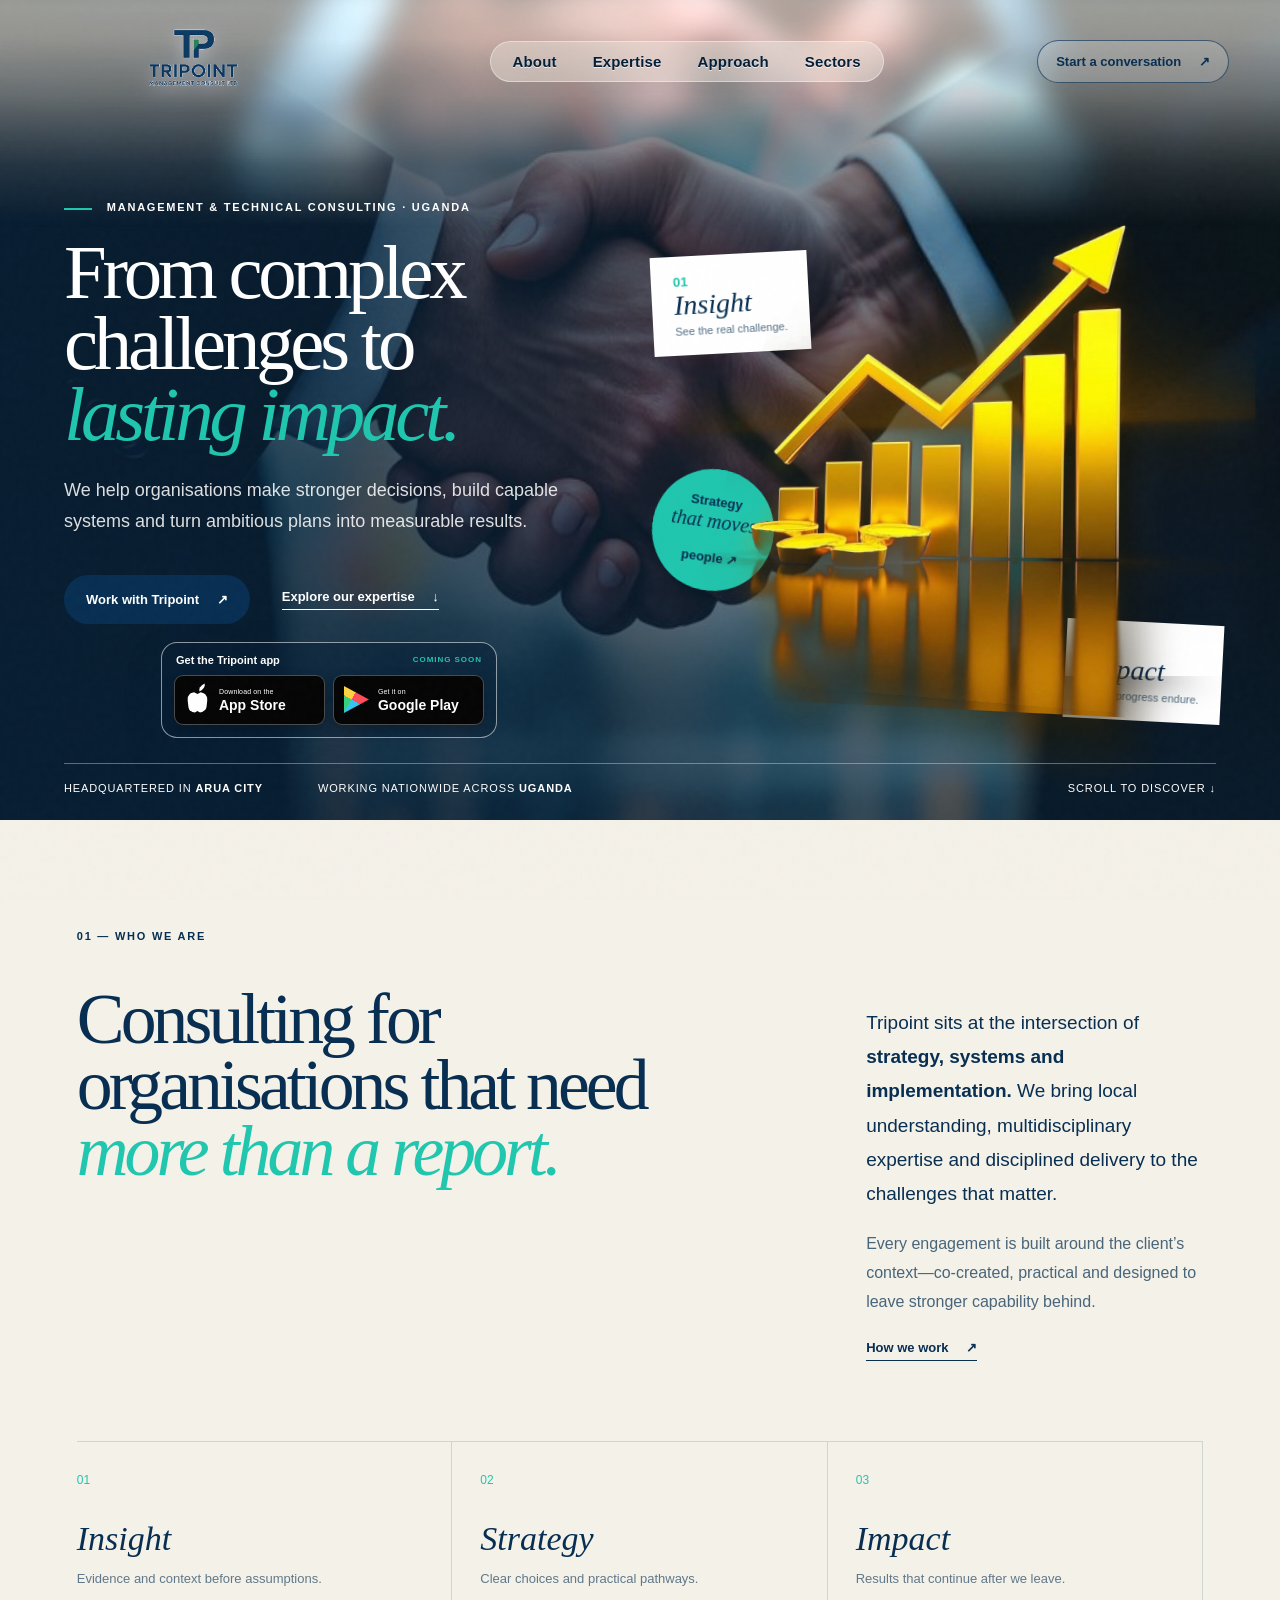
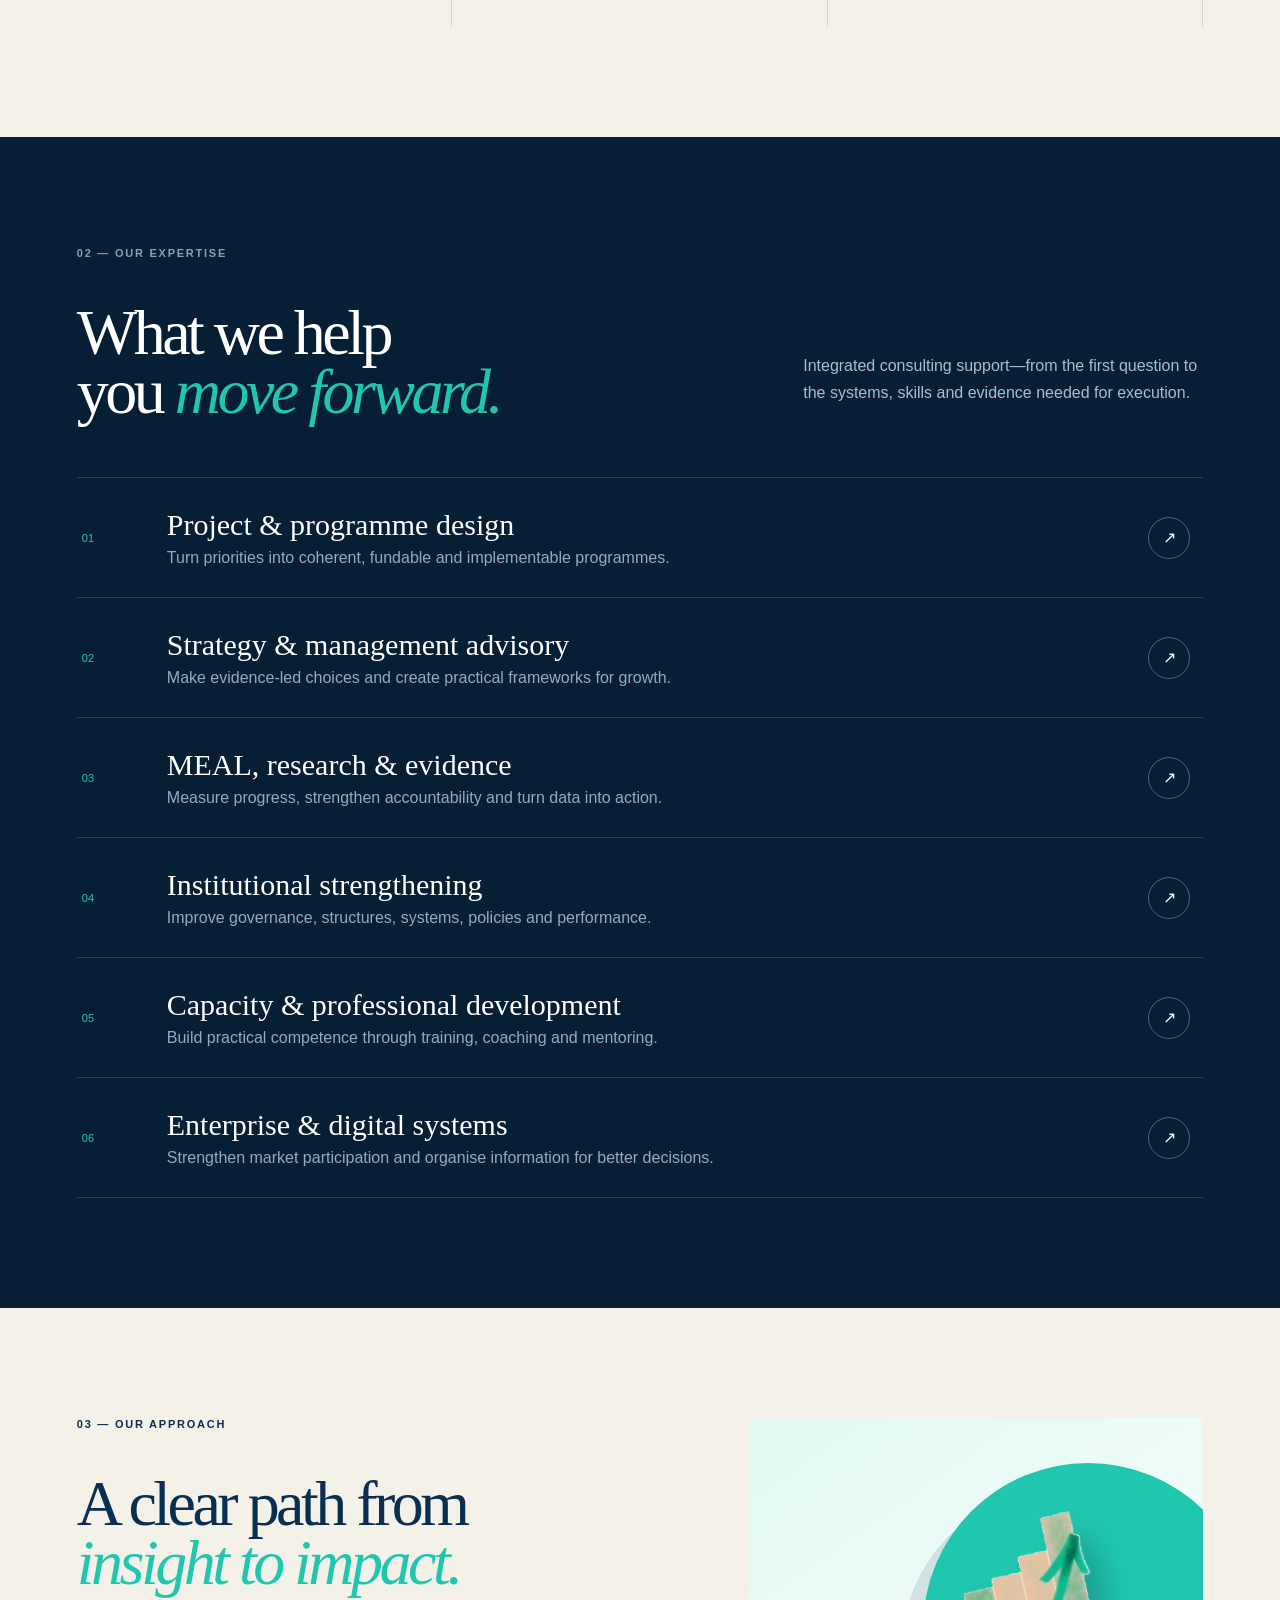
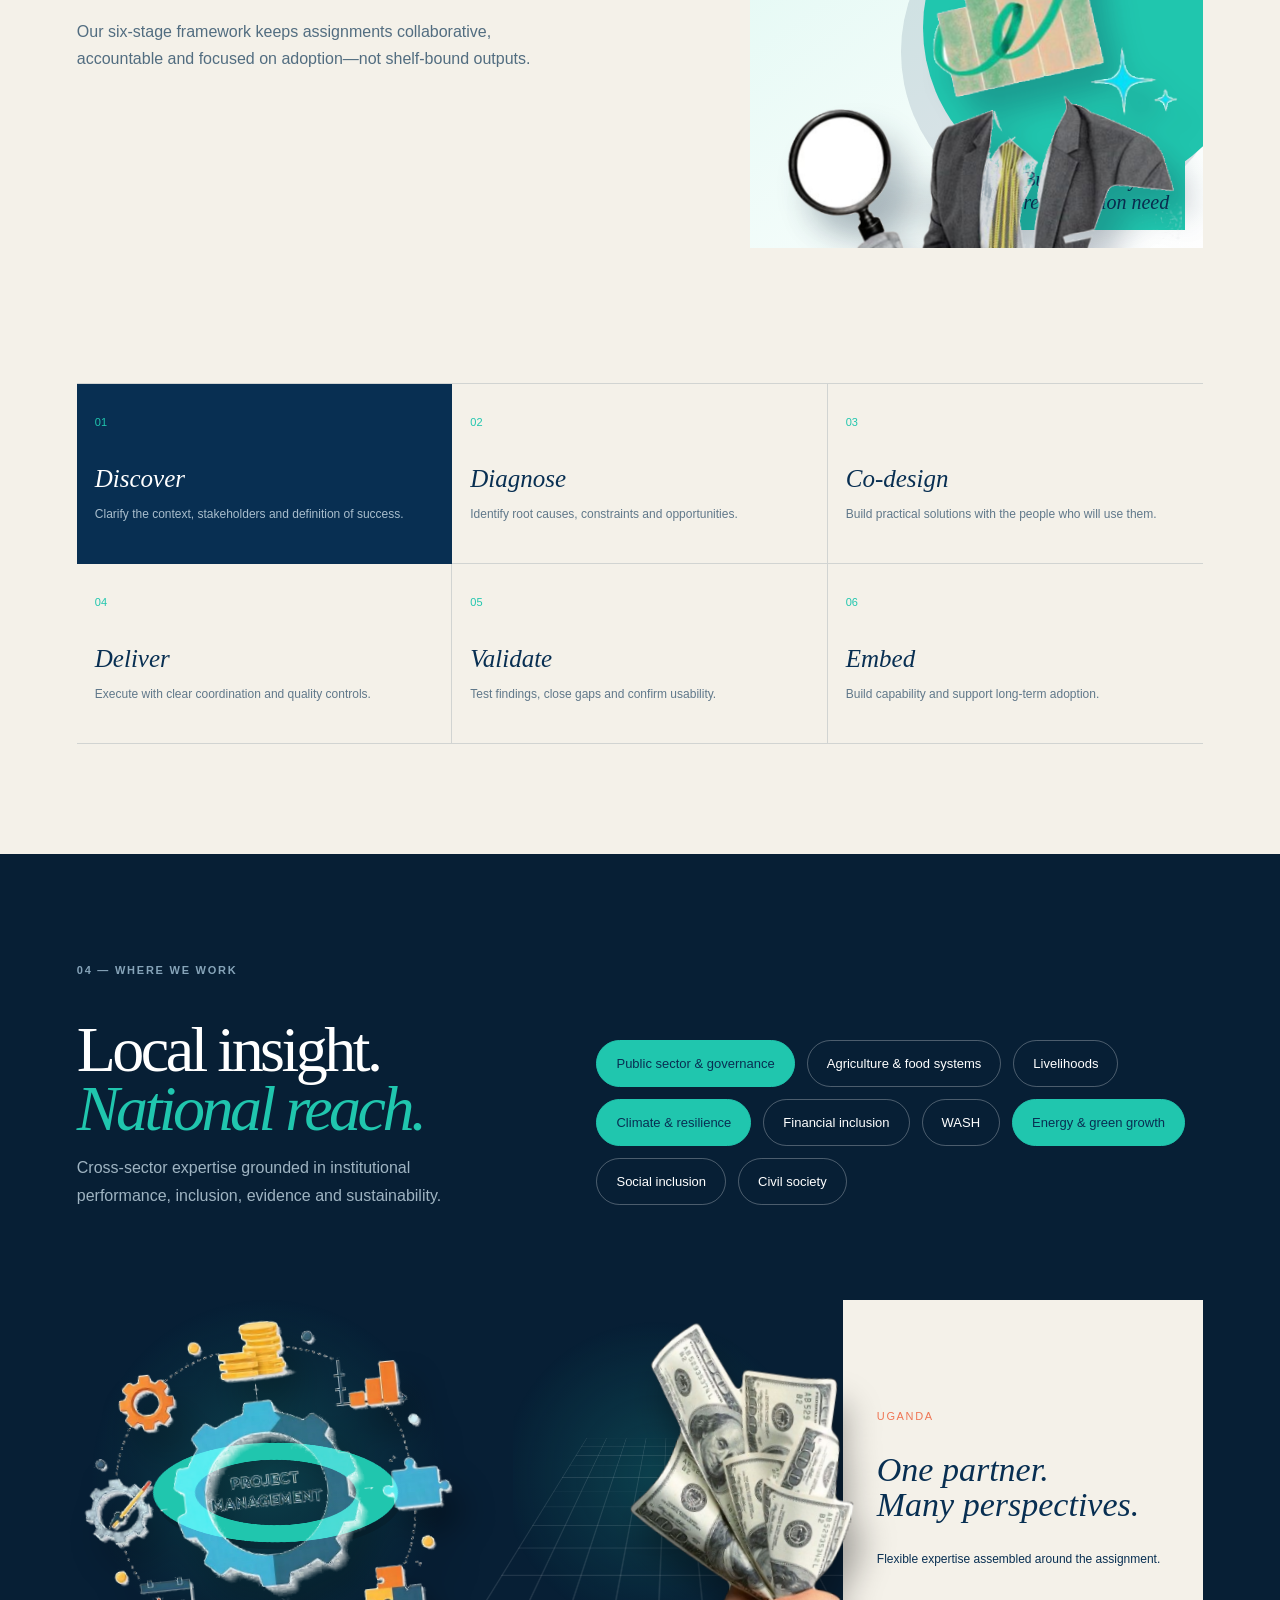
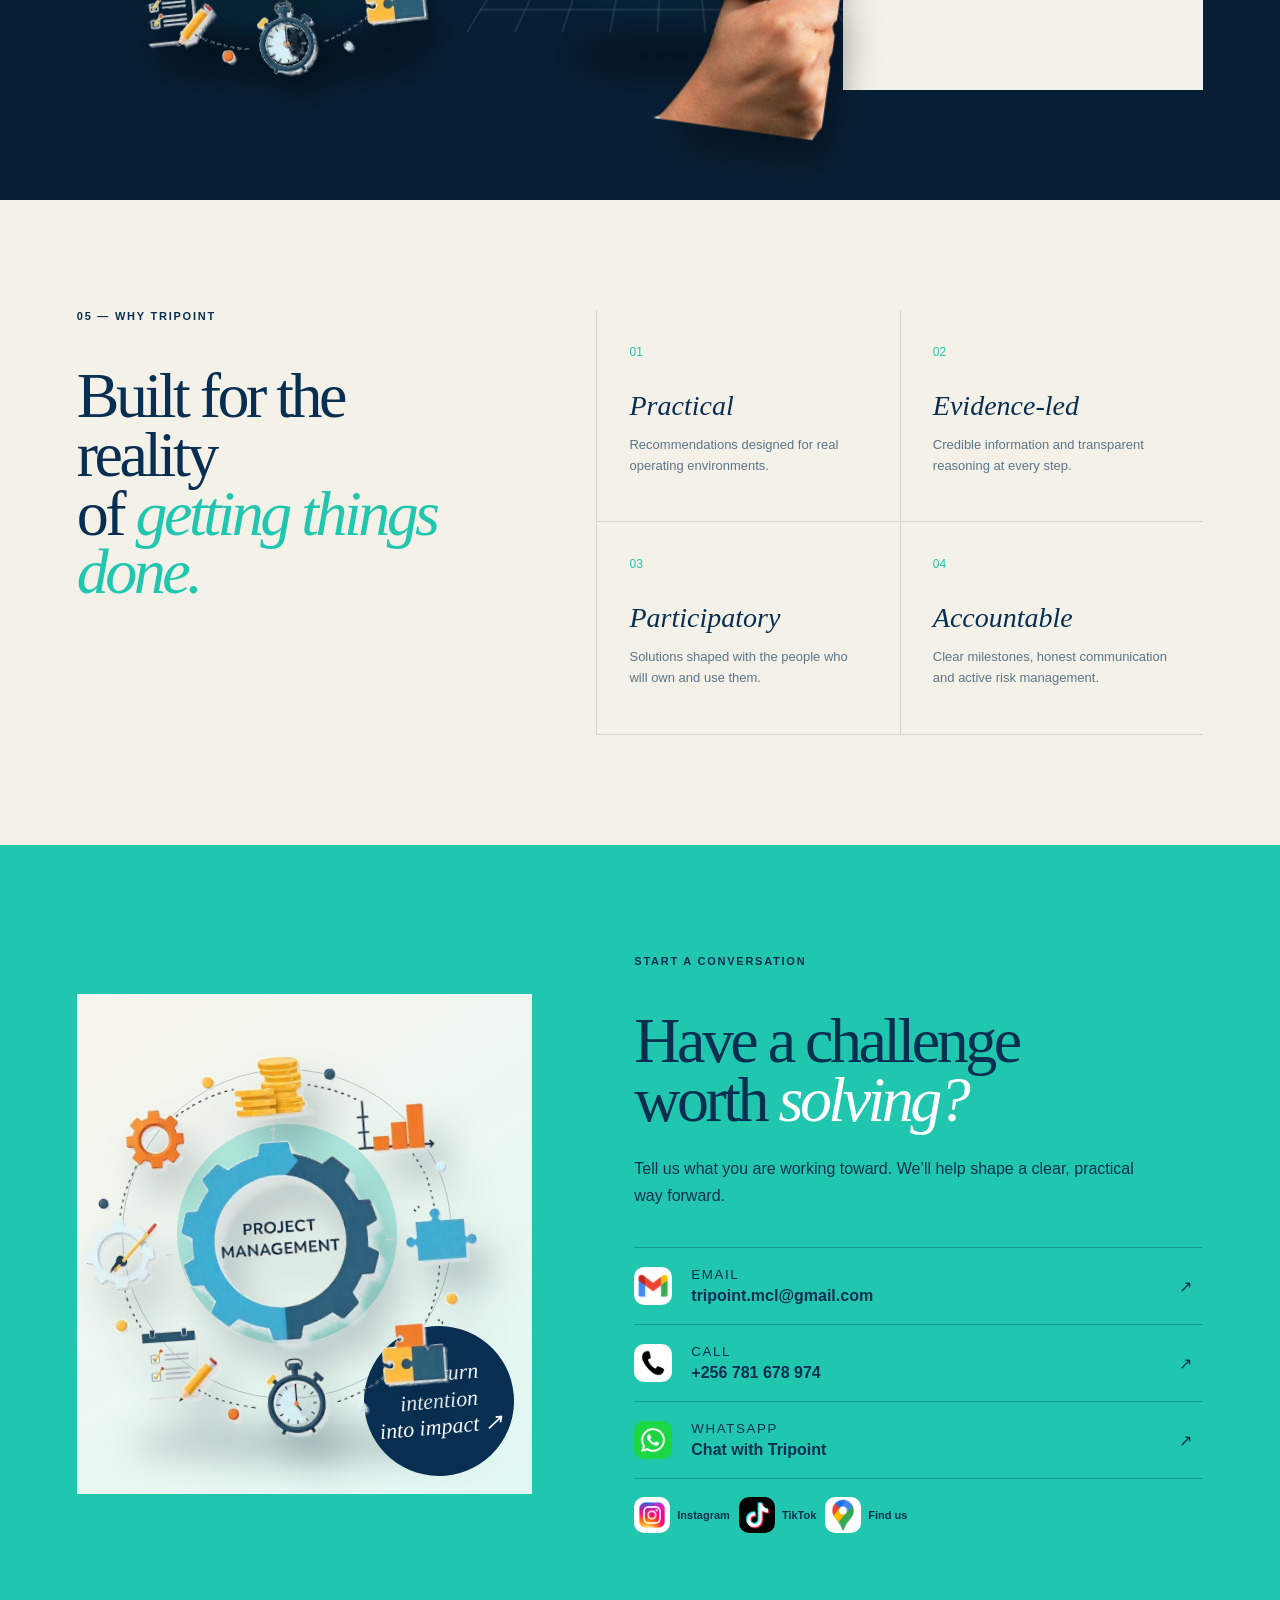
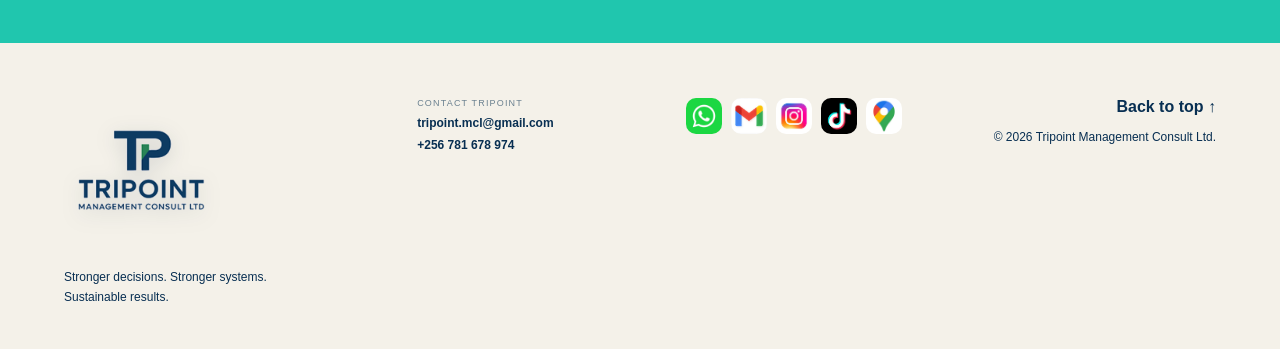
==== index.html @ bcd8799b "Add contact channels and responsive site refinements" ====
<!doctype html>
<html lang="en">
<head>
  <meta charset="UTF-8">
  <meta name="viewport" content="width=device-width, initial-scale=1.0">
  <meta name="description" content="Tripoint Management Consult Limited — practical, evidence-informed consulting for stronger institutions and sustainable results across Uganda.">
  <title>Tripoint Management Consult Limited</title>
  <link rel="stylesheet" href="styles.css">
  <script defer src="script.js"></script>
</head>
<body>
  <div class="noise" aria-hidden="true"></div>
  <header class="site-header" id="top">
    <a class="brand" href="#top" aria-label="Tripoint home"><img src="assets/tripoint-logo-transparent.png" alt="Tripoint Management Consult Limited"></a>
    <nav class="desktop-nav" aria-label="Primary navigation">
      <a href="about.html">About</a><a href="expertise.html">Expertise</a><a href="approach.html">Approach</a><a href="sectors.html">Sectors</a>
    </nav>
    <a class="nav-cta" href="contact.html">Start a conversation <span>↗</span></a>
    <button class="menu-toggle" aria-expanded="false" aria-controls="mobile-nav" aria-label="Open menu"><span></span><span></span><span></span></button>
    <nav class="mobile-nav" id="mobile-nav" aria-label="Mobile navigation"><a href="about.html">About</a><a href="expertise.html">Expertise</a><a href="approach.html">Approach</a><a href="sectors.html">Sectors</a><a href="contact.html">Contact</a></nav>
  </header>

  <main>
    <section class="hero">
      <div class="hero-copy reveal">
        <p class="eyebrow"><span></span> Management & technical consulting · Uganda</p>
        <h1>From complex<br>challenges to<br><em>lasting impact.</em></h1>
        <p class="hero-lede">We help organisations make stronger decisions, build capable systems and turn ambitious plans into measurable results.</p>
        <div class="hero-actions">
          <div class="hero-action-links"><a class="button primary" href="contact.html">Work with Tripoint <span>↗</span></a><a class="text-link" href="#services">Explore our expertise <span>↓</span></a></div>
          <div class="app-downloads" aria-label="Tripoint app downloads coming soon">
            <div class="app-downloads-heading"><strong>Get the Tripoint app</strong><span>Coming soon</span></div>
            <div class="store-links">
              <a class="store-badge apple-store" href="#" data-placeholder-link aria-disabled="true" aria-label="Download on the App Store — coming soon"><span class="store-icon apple-icon" aria-hidden="true">●</span><span><small>Download on the</small><strong>App Store</strong></span></a>
              <a class="store-badge play-store" href="#" data-placeholder-link aria-disabled="true" aria-label="Get it on Google Play — coming soon"><span class="store-icon play-icon" aria-hidden="true"></span><span><small>Get it on</small><strong>Google Play</strong></span></a>
            </div>
          </div>
        </div>
      </div>
      <div class="hero-art reveal" aria-label="A visual collage representing strategy, partnership and growth">
        <div class="hero-orbit orbit-one"></div><div class="hero-orbit orbit-two"></div>
        <img class="hero-cutout hero-consultant" src="assets/gold-growth-cutout.png" alt="Three-dimensional golden growth chart with an upward arrow and investment coins">
        <div class="floating-card card-insight"><small>01</small><strong>Insight</strong><p>See the real challenge.</p></div>
        <div class="floating-card card-impact"><small>03</small><strong>Impact</strong><p>Make progress endure.</p></div>
        <div class="stamp">Strategy<br><span>that moves</span><br>people ↗</div>
      </div>
      <div class="hero-footer"><p>Headquartered in <strong>Arua City</strong></p><p>Working nationwide across <strong>Uganda</strong></p><a href="#about">Scroll to discover <span>↓</span></a></div>
    </section>

    <section class="statement section" id="about">
      <div class="section-kicker reveal">01 — Who we are</div>
      <div class="statement-grid">
        <h2 class="reveal">Consulting for organisations that need <em>more than a report.</em></h2>
        <div class="statement-copy reveal"><p>Tripoint sits at the intersection of <strong>strategy, systems and implementation.</strong> We bring local understanding, multidisciplinary expertise and disciplined delivery to the challenges that matter.</p><p>Every engagement is built around the client’s context—co-created, practical and designed to leave stronger capability behind.</p><a class="text-link dark" href="#approach">How we work <span>↗</span></a></div>
      </div>
      <div class="principles reveal">
        <article><span>01</span><h3>Insight</h3><p>Evidence and context before assumptions.</p></article>
        <article><span>02</span><h3>Strategy</h3><p>Clear choices and practical pathways.</p></article>
        <article><span>03</span><h3>Impact</h3><p>Results that continue after we leave.</p></article>
      </div>
    </section>

    <section class="services section" id="services">
      <div class="services-heading reveal"><div><div class="section-kicker light">02 — Our expertise</div><h2>What we help<br>you <em>move forward.</em></h2></div><p>Integrated consulting support—from the first question to the systems, skills and evidence needed for execution.</p></div>
      <div class="service-list">
        <article class="service-item reveal"><span class="service-no">01</span><div><h3>Project & programme design</h3><p>Turn priorities into coherent, fundable and implementable programmes.</p></div><span class="service-arrow">↗</span></article>
        <article class="service-item reveal"><span class="service-no">02</span><div><h3>Strategy & management advisory</h3><p>Make evidence-led choices and create practical frameworks for growth.</p></div><span class="service-arrow">↗</span></article>
        <article class="service-item reveal"><span class="service-no">03</span><div><h3>MEAL, research & evidence</h3><p>Measure progress, strengthen accountability and turn data into action.</p></div><span class="service-arrow">↗</span></article>
        <article class="service-item reveal"><span class="service-no">04</span><div><h3>Institutional strengthening</h3><p>Improve governance, structures, systems, policies and performance.</p></div><span class="service-arrow">↗</span></article>
        <article class="service-item reveal"><span class="service-no">05</span><div><h3>Capacity & professional development</h3><p>Build practical competence through training, coaching and mentoring.</p></div><span class="service-arrow">↗</span></article>
        <article class="service-item reveal"><span class="service-no">06</span><div><h3>Enterprise & digital systems</h3><p>Strengthen market participation and organise information for better decisions.</p></div><span class="service-arrow">↗</span></article>
      </div>
    </section>

    <section class="approach section" id="approach">
      <div class="approach-intro reveal"><div class="section-kicker">03 — Our approach</div><h2>A clear path from<br><em>insight to impact.</em></h2><p>Our six-stage framework keeps assignments collaborative, accountable and focused on adoption—not shelf-bound outputs.</p></div>
      <div class="approach-visual reveal"><div class="depth-disc"></div><img src="assets/consultant-cutout.png" alt="A consultant analysing business growth"><span class="visual-label">Built around your<br>real decision need</span></div>
      <div class="steps reveal">
        <article class="active"><span>01</span><h3>Discover</h3><p>Clarify the context, stakeholders and definition of success.</p></article>
        <article><span>02</span><h3>Diagnose</h3><p>Identify root causes, constraints and opportunities.</p></article>
        <article><span>03</span><h3>Co-design</h3><p>Build practical solutions with the people who will use them.</p></article>
        <article><span>04</span><h3>Deliver</h3><p>Execute with clear coordination and quality controls.</p></article>
        <article><span>05</span><h3>Validate</h3><p>Test findings, close gaps and confirm usability.</p></article>
        <article><span>06</span><h3>Embed</h3><p>Build capability and support long-term adoption.</p></article>
      </div>
    </section>

    <section class="sectors section" id="sectors">
      <div class="section-kicker light reveal">04 — Where we work</div>
      <div class="sector-layout">
        <div class="sector-title reveal"><h2>Local insight.<br><em>National reach.</em></h2><p>Cross-sector expertise grounded in institutional performance, inclusion, evidence and sustainability.</p></div>
        <div class="sector-cloud reveal"><span>Public sector & governance</span><span>Agriculture & food systems</span><span>Livelihoods</span><span>Climate & resilience</span><span>Financial inclusion</span><span>WASH</span><span>Energy & green growth</span><span>Social inclusion</span><span>Civil society</span></div>
      </div>
      <div class="sector-collage reveal"><figure class="cutout-stage stage-project"><span class="stage-ring"></span><img src="assets/project-management-cutout.png" alt="Project management system"></figure><figure class="cutout-stage stage-capital"><span class="stage-grid"></span><img src="assets/capital-cutout.png" alt="Investment capital held in hand"></figure><div class="collage-note"><span>Uganda</span><strong>One partner.<br>Many perspectives.</strong><p>Flexible expertise assembled around the assignment.</p></div></div>
    </section>

    <section class="why section">
      <div class="why-copy reveal"><div class="section-kicker">05 — Why Tripoint</div><h2>Built for the reality<br>of <em>getting things done.</em></h2></div>
      <div class="why-grid reveal"><article><span>01</span><h3>Practical</h3><p>Recommendations designed for real operating environments.</p></article><article><span>02</span><h3>Evidence-led</h3><p>Credible information and transparent reasoning at every step.</p></article><article><span>03</span><h3>Participatory</h3><p>Solutions shaped with the people who will own and use them.</p></article><article><span>04</span><h3>Accountable</h3><p>Clear milestones, honest communication and active risk management.</p></article></div>
    </section>

    <section class="contact section" id="contact">
      <div class="contact-art reveal"><span class="contact-ring one"></span><span class="contact-ring two"></span><img src="assets/project-management-cutout.png" alt="Project management illustration"><div class="contact-badge">Let’s turn<br>intention<br>into impact ↗</div></div>
      <div class="contact-copy reveal"><div class="section-kicker">Start a conversation</div><h2>Have a challenge<br>worth <em>solving?</em></h2><p>Tell us what you are working toward. We’ll help shape a clear, practical way forward.</p><div class="contact-links icon-contact-links"><a href="mailto:tripoint.mcl@gmail.com"><img src="assets/gmail.jpg" alt=""><span><small>Email</small><strong>tripoint.mcl@gmail.com</strong></span><b>↗</b></a><a href="tel:+256781678974"><img src="assets/phone.jpg" alt=""><span><small>Call</small><strong>+256 781 678 974</strong></span><b>↗</b></a><a href="https://wa.me/256781678974" target="_blank" rel="noopener"><img src="assets/whatsapp.jpg" alt=""><span><small>WhatsApp</small><strong>Chat with Tripoint</strong></span><b>↗</b></a></div><div class="social-links contact-socials"><a href="#" data-placeholder-link aria-disabled="true"><img src="assets/instagram.jpg" alt="Instagram"><span>Instagram</span></a><a href="#" data-placeholder-link aria-disabled="true"><img src="assets/tiktok.jpg" alt="TikTok"><span>TikTok</span></a><a href="https://www.google.com/maps/search/?api=1&query=Arua+City+Uganda" target="_blank" rel="noopener"><img src="assets/maps.jpg" alt="Google Maps"><span>Find us</span></a></div></div>
    </section>
  </main>

  <footer><div class="footer-brand"><img src="assets/tripoint-logo-transparent.png" alt="Tripoint"><p>Stronger decisions. Stronger systems.<br>Sustainable results.</p></div><div class="footer-contact"><small>Contact Tripoint</small><a href="mailto:tripoint.mcl@gmail.com">tripoint.mcl@gmail.com</a><a href="tel:+256781678974">+256 781 678 974</a></div><div class="social-links footer-socials"><a href="https://wa.me/256781678974" target="_blank" rel="noopener"><img src="assets/whatsapp.jpg" alt="WhatsApp"></a><a href="mailto:tripoint.mcl@gmail.com"><img src="assets/gmail.jpg" alt="Gmail"></a><a href="#" data-placeholder-link aria-disabled="true"><img src="assets/instagram.jpg" alt="Instagram"></a><a href="#" data-placeholder-link aria-disabled="true"><img src="assets/tiktok.jpg" alt="TikTok"></a><a href="https://www.google.com/maps/search/?api=1&query=Arua+City+Uganda" target="_blank" rel="noopener"><img src="assets/maps.jpg" alt="Google Maps"></a></div><div class="footer-end"><a href="#top">Back to top ↑</a><p>© <span id="year"></span> Tripoint Management Consult Ltd.</p></div></footer>
</body>
</html>
---- styles.css ----
:root{--ink:#082f52;--ink-2:#071f35;--mint:#20c6ae;--paper:#f4f1e9;--white:#fff;--line:rgba(8,47,82,.15);--orange:#ef7554;--serif:Georgia,'Times New Roman',serif;--sans:Arial,Helvetica,sans-serif}*{box-sizing:border-box}html{scroll-behavior:smooth}body{margin:0;background:var(--paper);color:var(--ink);font-family:var(--sans);overflow-x:hidden}.noise{position:fixed;inset:0;pointer-events:none;z-index:99;opacity:.025;background-image:url("data:image/svg+xml,%3Csvg viewBox='0 0 140 140' xmlns='http://www.w3.org/2000/svg'%3E%3Cfilter id='n'%3E%3CfeTurbulence type='fractalNoise' baseFrequency='.9' numOctaves='3' stitchTiles='stitch'/%3E%3C/filter%3E%3Crect width='100%25' height='100%25' filter='url(%23n)' opacity='.8'/%3E%3C/svg%3E")}.site-header{height:90px;padding:12px 4vw;display:flex;align-items:center;justify-content:space-between;border-bottom:1px solid var(--line);position:absolute;top:0;left:0;width:100%;z-index:20}.brand{background:white;border-radius:4px;padding:8px 12px;display:block}.brand img{width:120px;height:50px;object-fit:contain;display:block}.desktop-nav{display:flex;gap:36px}.desktop-nav a,.nav-cta,.mobile-nav a{color:var(--ink);text-decoration:none;font-size:13px;font-weight:700}.nav-cta{border:1px solid var(--ink);border-radius:99px;padding:13px 18px}.nav-cta span,.button span{margin-left:14px}.menu-toggle,.mobile-nav{display:none}.hero{min-height:810px;padding:150px 5vw 42px;position:relative;display:grid;grid-template-columns:1fr 1fr;align-items:center;background:radial-gradient(circle at 83% 20%,rgba(32,198,174,.12),transparent 26%),var(--paper)}.hero-copy{z-index:3}.eyebrow,.section-kicker{text-transform:uppercase;font-size:11px;letter-spacing:.16em;font-weight:800}.eyebrow span{width:28px;height:2px;display:inline-block;background:var(--mint);vertical-align:middle;margin-right:10px}.hero h1,.section h2{font:400 clamp(58px,6vw,98px)/.92 var(--serif);letter-spacing:-.055em;margin:25px 0}.hero h1 em,.section h2 em{font-weight:400;color:var(--mint)}.hero-lede{max-width:550px;font-size:18px;line-height:1.7;color:#385a72}.hero-actions{display:flex;align-items:center;gap:32px;margin-top:38px}.button{padding:17px 22px;border-radius:99px;text-decoration:none;font-size:13px;font-weight:800}.primary{background:var(--ink);color:white}.text-link{color:var(--ink);text-decoration:none;font-size:13px;font-weight:800;border-bottom:1px solid currentColor;padding-bottom:5px}.text-link span{margin-left:14px}.hero-art{height:570px;position:relative}.hero-orbit{position:absolute;border:1px solid rgba(8,47,82,.18);border-radius:50%}.orbit-one{width:470px;height:470px;top:30px;left:50px}.orbit-two{width:300px;height:300px;top:110px;left:140px}.image-tile{position:absolute;margin:0;overflow:hidden;box-shadow:0 30px 80px rgba(7,31,53,.18)}.image-tile img{width:100%;height:100%;object-fit:cover}.tile-main{width:390px;height:480px;right:12px;top:25px;border-radius:180px 180px 18px 18px}.tile-growth{width:175px;height:220px;left:22px;bottom:28px;border:9px solid var(--paper);transform:rotate(-5deg)}.floating-card{position:absolute;background:var(--white);padding:18px 22px;box-shadow:0 20px 60px rgba(7,31,53,.13);z-index:3}.floating-card small{display:block;color:var(--mint);font-weight:bold}.floating-card strong{font:italic 28px var(--serif)}.floating-card p{font-size:11px;margin:4px 0 0;color:#547085}.card-insight{top:38px;left:10px;transform:rotate(-3deg)}.card-impact{right:-20px;bottom:28px;transform:rotate(3deg)}.stamp{position:absolute;z-index:4;right:270px;top:238px;width:122px;height:122px;border-radius:50%;background:var(--mint);display:grid;place-content:center;text-align:center;font:700 13px/1.25 var(--sans);transform:rotate(8deg)}.stamp span{font:italic 20px var(--serif)}.hero-footer{position:absolute;bottom:26px;left:5vw;right:5vw;border-top:1px solid var(--line);padding-top:18px;display:flex;gap:55px;align-items:center;font-size:11px;text-transform:uppercase;letter-spacing:.08em}.hero-footer p{margin:0}.hero-footer a{margin-left:auto;color:var(--ink);text-decoration:none}.section{padding:110px 6vw}.section-kicker{margin-bottom:45px}.statement-grid{display:grid;grid-template-columns:1.6fr .8fr;gap:9vw}.statement h2{font-size:clamp(48px,5.6vw,84px);margin:0}.statement-copy{font-size:16px;line-height:1.8;color:#48657a}.statement-copy p:first-child{font-size:19px;color:var(--ink)}.principles{display:grid;grid-template-columns:repeat(3,1fr);margin-top:80px;border-top:1px solid var(--line)}.principles article{padding:28px;border-right:1px solid var(--line)}.principles article:first-child{padding-left:0}.principles span,.why-grid span{color:var(--mint);font-size:12px}.principles h3{font:italic 34px var(--serif);margin:32px 0 8px}.principles p{color:#607889;font-size:13px}.services,.sectors{background:var(--ink-2);color:white}.services-heading{display:flex;justify-content:space-between;align-items:end;border-bottom:1px solid rgba(255,255,255,.15);padding-bottom:55px}.section-kicker.light{color:#86a4b9}.services-heading h2,.sector-title h2{font-size:clamp(50px,5vw,78px);margin:0}.services-heading>p{max-width:400px;color:#a9bdcb;line-height:1.7}.service-item{display:grid;grid-template-columns:65px 1fr 50px;gap:20px;padding:30px 5px;border-bottom:1px solid rgba(255,255,255,.14);align-items:center;transition:.3s}.service-item:hover{padding-left:18px;background:rgba(255,255,255,.04)}.service-no{color:var(--mint);font-size:11px}.service-item h3{font:400 30px var(--serif);margin:0}.service-item p{color:#94abbb;margin:7px 0 0}.service-arrow{border:1px solid rgba(255,255,255,.3);width:42px;height:42px;border-radius:50%;display:grid;place-items:center}.approach{display:grid;grid-template-columns:.9fr .7fr;gap:7vw}.approach-intro h2{font-size:clamp(50px,5vw,76px)}.approach-intro>p{line-height:1.7;color:#526d80;max-width:480px}.approach-visual{position:relative;height:430px;background:white;overflow:hidden;transform:rotate(2deg)}.approach-visual img{width:100%;height:100%;object-fit:cover;mix-blend-mode:multiply}.visual-label{position:absolute;right:18px;bottom:18px;background:var(--mint);padding:16px;font:italic 20px var(--serif)}.steps{grid-column:1/-1;display:grid;grid-template-columns:repeat(6,1fr);border-top:1px solid var(--line);margin-top:45px}.steps article{padding:28px 18px 10px;border-right:1px solid var(--line);min-height:190px}.steps article.active{background:var(--ink);color:white}.steps span{font-size:11px;color:var(--mint)}.steps h3{font:italic 25px var(--serif);margin:35px 0 10px}.steps p{font-size:12px;line-height:1.5;color:#60788a}.steps .active p{color:#a8bdcc}.sector-layout{display:grid;grid-template-columns:.8fr 1.2fr;gap:9vw}.sector-title p{color:#9fb4c2;line-height:1.7;max-width:430px}.sector-cloud{display:flex;flex-wrap:wrap;align-content:center;gap:12px}.sector-cloud span{border:1px solid rgba(255,255,255,.28);border-radius:99px;padding:15px 19px;font-size:13px}.sector-cloud span:nth-child(3n+1){background:var(--mint);color:var(--ink);border-color:var(--mint)}.sector-collage{margin-top:75px;display:grid;grid-template-columns:1fr .75fr .85fr;height:390px;gap:12px}.sector-collage figure{margin:0;overflow:hidden}.sector-collage img{width:100%;height:100%;object-fit:cover}.sector-collage figure:first-child img{mix-blend-mode:screen}.collage-note{background:var(--paper);color:var(--ink);padding:34px;display:flex;flex-direction:column;justify-content:center}.collage-note span{font-size:11px;text-transform:uppercase;letter-spacing:.15em;color:var(--orange)}.collage-note strong{font:italic 34px/1.05 var(--serif);margin:30px 0 15px}.collage-note p{font-size:12px;line-height:1.5}.why{display:grid;grid-template-columns:.8fr 1.2fr;gap:9vw}.why-copy h2{font-size:clamp(48px,5vw,74px)}.why-grid{display:grid;grid-template-columns:1fr 1fr}.why-grid article{padding:32px;border-bottom:1px solid var(--line);border-left:1px solid var(--line)}.why-grid h3{font:italic 28px var(--serif);margin:30px 0 10px}.why-grid p{color:#5c7587;font-size:13px;line-height:1.6}.contact{background:var(--mint);display:grid;grid-template-columns:.8fr 1fr;gap:8vw;align-items:center}.contact-art{height:500px;position:relative;background:white;overflow:hidden}.contact-art img{width:100%;height:100%;object-fit:cover;mix-blend-mode:multiply}.contact-badge{position:absolute;right:18px;bottom:18px;background:var(--ink);color:white;width:150px;height:150px;border-radius:50%;display:grid;place-content:center;text-align:center;font:italic 22px/1.2 var(--serif);transform:rotate(-5deg)}.contact-copy h2{font-size:clamp(50px,5vw,78px)}.contact-copy h2 em{color:white}.contact-copy>p{max-width:520px;line-height:1.7}.contact-links{margin-top:38px;border-top:1px solid rgba(8,47,82,.3)}.contact-links a{display:grid;grid-template-columns:90px 1fr 30px;align-items:center;padding:19px 0;border-bottom:1px solid rgba(8,47,82,.3);color:var(--ink);text-decoration:none}.contact-links small{text-transform:uppercase;letter-spacing:.12em}.placeholder-note{display:block;margin-top:15px;opacity:.65}footer{padding:55px 5vw 30px;background:var(--paper);display:grid;grid-template-columns:1.4fr 1fr 1fr 1.2fr;gap:30px;align-items:start}footer img{width:130px}footer small{text-transform:uppercase;letter-spacing:.13em;font-size:9px;color:#6b8190}footer p{font-size:12px;line-height:1.6}.footer-end{text-align:right}.footer-end a{color:var(--ink);text-decoration:none;font-weight:bold}.reveal{opacity:0;transform:translateY(22px);transition:opacity .75s ease,transform .75s ease}.reveal.visible{opacity:1;transform:none}
@media(max-width:900px){.desktop-nav,.nav-cta{display:none}.menu-toggle{display:flex;background:none;border:0;flex-direction:column;gap:6px;padding:12px}.menu-toggle span{width:26px;height:2px;background:var(--ink)}.mobile-nav{display:flex;position:absolute;top:78px;left:4vw;right:4vw;background:var(--ink);padding:25px;flex-direction:column;gap:20px;transform:scaleY(0);transform-origin:top;opacity:0;transition:.25s}.mobile-nav.open{transform:scaleY(1);opacity:1}.mobile-nav a{color:white}.hero{grid-template-columns:1fr;padding-top:135px}.hero-art{margin-top:35px}.hero-footer{display:none}.statement-grid,.approach,.sector-layout,.why,.contact{grid-template-columns:1fr}.steps{grid-template-columns:repeat(3,1fr)}.sector-collage{grid-template-columns:1fr 1fr;height:auto}.sector-collage figure{height:330px}.collage-note{grid-column:1/-1}.services-heading{align-items:start;gap:30px}.services-heading,.hero-actions{flex-direction:column}.why-grid{margin-top:0}footer{grid-template-columns:1fr 1fr}.footer-end{text-align:left}}
@media(max-width:600px){.site-header{height:78px}.brand img{width:92px;height:38px}.hero{padding:115px 22px 50px;min-height:auto}.hero h1{font-size:53px}.hero-art{height:470px}.tile-main{width:77%;height:380px}.tile-growth{width:145px;height:180px;left:-5px}.card-insight{display:none}.card-impact{right:0}.stamp{right:auto;left:10px;top:205px}.section{padding:78px 22px}.section h2{font-size:47px}.statement-grid{gap:35px}.principles{grid-template-columns:1fr}.principles article{border-right:0;border-bottom:1px solid var(--line);padding-left:0}.services-heading h2,.sector-title h2{font-size:47px}.services-heading>p{margin:0}.service-item{grid-template-columns:40px 1fr 35px}.service-item h3{font-size:23px}.service-item p{font-size:12px}.service-arrow{width:34px;height:34px}.approach-visual{height:360px}.steps{grid-template-columns:1fr 1fr}.steps article{min-height:170px}.sector-collage{display:block}.sector-collage figure{height:280px;margin-bottom:12px}.why-grid{grid-template-columns:1fr}.why-grid article{border-left:0;padding-left:0}.contact-art{height:360px}.contact-copy h2{font-size:48px}.contact-links a{grid-template-columns:65px 1fr 20px}.contact-links strong{font-size:13px}footer{grid-template-columns:1fr}.footer-end{text-align:left}}
@media(prefers-reduced-motion:reduce){html{scroll-behavior:auto}.reveal{opacity:1;transform:none;transition:none}}

/* Transparent cutouts and dimensional collage treatment */
.brand{background:transparent;padding:0}.brand img{width:145px;height:60px;filter:drop-shadow(0 5px 12px rgba(7,31,53,.16))}
.tile-main{width:335px;height:430px;right:10px;top:30px;opacity:.72}
.tile-growth{display:none}
.hero-cutout{position:absolute;z-index:3;object-fit:contain;filter:drop-shadow(0 30px 24px rgba(7,31,53,.3));transform-origin:center bottom}
.hero-consultant{width:340px;height:400px;right:175px;bottom:5px;transform:rotate(-4deg)}
.hero-capital{width:225px;height:310px;right:-65px;bottom:-12px;transform:rotate(9deg)}
.approach-visual{background:linear-gradient(145deg,#dff8f2,#fff);isolation:isolate}
.approach-visual:after{content:'';position:absolute;left:14%;right:12%;bottom:25px;height:30px;border-radius:50%;background:rgba(7,31,53,.2);filter:blur(18px);z-index:-1}
.approach-visual img{width:115%;height:112%;object-fit:contain;mix-blend-mode:normal;position:relative;z-index:2;filter:drop-shadow(18px 24px 15px rgba(7,31,53,.24));transform:translate(-6%,3%) rotate(-2deg)}
.depth-disc{position:absolute;width:330px;height:330px;border-radius:50%;background:var(--mint);right:-50px;top:45px;box-shadow:-22px 24px 0 rgba(8,47,82,.12);z-index:0}
.cutout-stage{position:relative;isolation:isolate;overflow:visible!important;background:radial-gradient(circle at 45% 45%,rgba(32,198,174,.2),transparent 56%)}
.cutout-stage:after{content:'';position:absolute;left:15%;right:15%;bottom:5%;height:28px;background:#0008;border-radius:50%;filter:blur(18px);z-index:-1}
.cutout-stage img{position:absolute;width:108%;height:112%;object-fit:contain;filter:drop-shadow(12px 24px 16px rgba(0,0,0,.36));z-index:2}
.stage-project img{left:-5%;top:-5%;transform:rotate(-6deg)}
.stage-capital img{left:4%;top:-7%;transform:rotate(8deg) scale(1.06)}
.stage-ring{position:absolute;width:245px;height:245px;border:42px solid var(--mint);border-radius:50%;left:18%;top:18%;transform:rotateX(66deg) rotateZ(-10deg);box-shadow:0 18px 0 rgba(0,0,0,.15);z-index:1}
.stage-grid{position:absolute;inset:12%;background-image:linear-gradient(rgba(255,255,255,.11) 1px,transparent 1px),linear-gradient(90deg,rgba(255,255,255,.11) 1px,transparent 1px);background-size:28px 28px;transform:perspective(300px) rotateX(57deg);z-index:0}
.contact-art{background:linear-gradient(145deg,#f8f5ed,#dff8f2);isolation:isolate}
.contact-art:after{content:'';position:absolute;left:12%;right:12%;bottom:7%;height:30px;border-radius:50%;background:rgba(7,31,53,.22);filter:blur(16px);z-index:-1}
.contact-art img{width:105%;height:105%;object-fit:contain;mix-blend-mode:normal;position:relative;z-index:2;filter:drop-shadow(14px 28px 18px rgba(7,31,53,.25));transform:translate(-5%,-2%) rotate(-4deg)}
.contact-ring{position:absolute;border:1px solid rgba(8,47,82,.24);border-radius:50%;z-index:0}.contact-ring.one{width:330px;height:330px;left:10%;top:15%}.contact-ring.two{width:220px;height:220px;left:22%;top:26%;border-width:35px;border-color:rgba(32,198,174,.3)}
footer img{width:155px;filter:drop-shadow(0 5px 10px rgba(7,31,53,.13))}
@media(max-width:600px){.brand img{width:118px;height:48px}.hero-consultant{width:285px;height:340px;right:75px}.hero-capital{width:160px;height:240px;right:-50px}.tile-main{width:76%;height:350px}.stage-ring{width:190px;height:190px;left:12%;top:20%}}

/* Hero revision: handshake background with consultant kept beside the message */
.site-header{height:112px;border-bottom-color:rgba(8,47,82,.2)}
.brand img{width:205px;height:88px}
.hero{min-height:820px;background-image:linear-gradient(90deg,rgba(244,241,233,.97) 0%,rgba(244,241,233,.92) 37%,rgba(244,241,233,.52) 63%,rgba(244,241,233,.16) 100%),url('assets/1000597042.jpg');background-size:cover;background-position:center 46%;background-repeat:no-repeat}
.hero:after{content:'';position:absolute;inset:0;background:linear-gradient(180deg,transparent 68%,rgba(244,241,233,.84) 100%);pointer-events:none}
.hero-copy,.hero-art,.hero-footer{position:relative;z-index:2}
.hero-art{height:590px}
.hero-consultant{width:520px;height:570px;right:0;bottom:-18px;transform:rotate(-2deg);filter:drop-shadow(0 32px 25px rgba(7,31,53,.38))}
.orbit-one{width:510px;height:510px;left:5%;top:30px;border-color:rgba(8,47,82,.28);background:rgba(32,198,174,.08);backdrop-filter:blur(2px)}
.orbit-two{width:330px;height:330px;left:24%;top:120px;border-color:rgba(255,255,255,.55)}
.card-insight{top:85px;left:2%}.card-impact{right:-1%;bottom:38px}.stamp{right:auto;left:2%;top:300px}
.hero-footer{position:absolute}
@media(max-width:900px){.site-header{height:94px}.brand img{width:170px;height:70px}.hero{grid-template-columns:minmax(0,1.05fr) minmax(150px,.95fr);min-height:700px;padding:125px 4vw 36px;background-image:linear-gradient(90deg,rgba(244,241,233,.96) 0%,rgba(244,241,233,.82) 48%,rgba(244,241,233,.28) 100%),url('assets/1000597042.jpg')}.hero-art{height:490px;margin-top:0}.hero-consultant{width:380px;height:470px;right:-76px;bottom:-10px}.hero h1{font-size:clamp(45px,7.5vw,67px)}.hero-lede{font-size:15px;line-height:1.55;max-width:420px}.hero-actions{align-items:flex-start;gap:18px}.card-insight,.card-impact,.stamp{display:none}.orbit-one{width:360px;height:360px;left:-20px;top:70px}.orbit-two{width:230px;height:230px;left:35px;top:140px}}
@media(max-width:600px){.site-header{height:88px;padding:8px 18px}.brand img{width:158px;height:66px}.hero{grid-template-columns:minmax(0,1.08fr) minmax(118px,.72fr);min-height:620px;padding:110px 16px 25px 20px;align-items:center;background-position:58% center}.hero-copy{align-self:center}.hero h1{font-size:clamp(37px,10.5vw,49px);line-height:.94;margin:15px 0}.eyebrow{font-size:8px;line-height:1.5}.eyebrow span{width:18px;margin-right:6px}.hero-lede{font-size:12px;line-height:1.48;margin-right:-8px}.hero-actions{margin-top:22px}.hero-actions .text-link{display:none}.button{font-size:11px;padding:13px 14px}.hero-art{height:410px;align-self:center}.hero-consultant{width:285px;height:400px;right:-92px;bottom:0}.orbit-one{width:245px;height:245px;left:-35px;top:83px}.orbit-two{display:none}.hero-footer{display:none}}

/* Full-photo hero and strict mobile viewport containment */
html,body{width:100%;max-width:100%;overflow-x:clip}
.hero{overflow:hidden;background-image:linear-gradient(90deg,rgba(7,31,53,.86) 0%,rgba(7,31,53,.69) 42%,rgba(7,31,53,.3) 72%,rgba(7,31,53,.15) 100%),url('assets/1000597042.jpg')}
.hero:after{background:linear-gradient(180deg,rgba(7,31,53,.08) 55%,rgba(7,31,53,.62) 100%)}
.site-header{border-bottom-color:rgba(255,255,255,.3)}
.site-header .brand{background:rgba(255,255,255,.92);padding:5px 11px;border-radius:5px;box-shadow:0 10px 30px rgba(7,31,53,.18);backdrop-filter:blur(8px)}
.desktop-nav a,.nav-cta{color:#fff}.nav-cta{border-color:rgba(255,255,255,.7);background:rgba(7,31,53,.18);backdrop-filter:blur(8px)}
.hero-copy{color:#fff}.hero-lede{color:rgba(255,255,255,.86)}.hero .text-link{color:#fff}.hero-footer{color:#fff;border-top-color:rgba(255,255,255,.35)}.hero-footer a{color:#fff}
.orbit-one{background:rgba(32,198,174,.1);border-color:rgba(255,255,255,.42)}
@media(max-width:900px){.hero{background-image:linear-gradient(90deg,rgba(7,31,53,.9) 0%,rgba(7,31,53,.67) 50%,rgba(7,31,53,.2) 100%),url('assets/1000597042.jpg');overflow:hidden}.hero-copy,.hero-art{min-width:0;max-width:100%}.hero-art{overflow:visible}.menu-toggle span{background:#fff}.mobile-nav{left:16px;right:16px;width:auto}}
@media(max-width:600px){.site-header{max-width:100vw}.hero{width:100%;max-width:100vw;grid-template-columns:minmax(0,58%) minmax(0,42%);padding-left:18px;padding-right:0;background-position:55% center}.hero-copy{width:100%;min-width:0}.hero h1{font-size:clamp(34px,10vw,45px);overflow-wrap:normal}.hero-lede{margin-right:0}.hero-art{width:100%;min-width:0;overflow:visible}.hero-consultant{width:245px;height:360px;right:-72px;max-width:none}.orbit-one{width:210px;height:210px;left:-25px}.brand{max-width:165px}.brand img{width:155px;max-width:100%}.menu-toggle{flex:0 0 auto}}

/* Final hero positioning */
.hero-orbit{display:none}
.brand img{width:235px;height:94px}
.hero-consultant{bottom:34px}
@media(max-width:900px){.brand img{width:200px;height:78px}.hero-consultant{bottom:28px}}
@media(max-width:600px){.site-header .brand{max-width:190px}.brand img{width:180px;height:70px}.hero-consultant{bottom:30px}}

/* Project-management hero artwork */
.hero-consultant{width:485px;height:520px;right:2%;bottom:42px;border-radius:28px;object-fit:cover;transform:rotate(2deg);box-shadow:0 34px 70px rgba(0,0,0,.34);filter:none}
@media(max-width:900px){.hero-consultant{width:350px;height:400px;right:-28px;bottom:48px;border-radius:22px}}
@media(max-width:600px){.hero-consultant{width:205px;height:250px;right:-15px;bottom:88px;border-radius:16px;transform:rotate(1deg)}}

/* Lightened glass header with logo directly on the page */
.site-header{height:122px;background:linear-gradient(180deg,rgba(244,241,233,.86),rgba(244,241,233,.5));border-bottom-color:rgba(255,255,255,.42);backdrop-filter:blur(16px);-webkit-backdrop-filter:blur(16px)}
.site-header .brand{background:transparent;padding:0;border-radius:0;box-shadow:none;backdrop-filter:none}
.brand img{width:285px;height:108px;filter:drop-shadow(0 5px 9px rgba(255,255,255,.5)) drop-shadow(0 4px 10px rgba(7,31,53,.14))}
.desktop-nav a,.nav-cta{color:var(--ink)}.nav-cta{border-color:rgba(8,47,82,.65);background:rgba(255,255,255,.2)}
@media(max-width:900px){.site-header{height:106px}.brand img{width:245px;height:92px}.menu-toggle span{background:var(--ink)}}
@media(max-width:600px){.site-header{height:100px;padding:6px 16px}.site-header .brand{max-width:225px}.brand img{width:220px;height:84px}}

/* Transparent 3D project-management hero */
.hero-art{perspective:1000px;transform-style:preserve-3d}
.hero-art:after{content:'';position:absolute;width:390px;height:58px;right:5%;bottom:54px;border-radius:50%;background:rgba(0,0,0,.42);filter:blur(23px);transform:rotateX(68deg);z-index:1}
.hero-consultant{width:520px;height:545px;right:0;bottom:58px;border-radius:0;object-fit:contain;box-shadow:none;filter:drop-shadow(18px 32px 20px rgba(0,0,0,.5)) drop-shadow(-8px 10px 10px rgba(32,198,174,.16));transform:perspective(900px) rotateY(-9deg) rotateX(2deg) rotateZ(2deg) translateZ(34px);z-index:3}
@media(max-width:900px){.hero-art:after{width:285px;height:42px;right:-3%;bottom:67px}.hero-consultant{width:390px;height:430px;right:-35px;bottom:70px;filter:drop-shadow(13px 25px 15px rgba(0,0,0,.48));transform:perspective(800px) rotateY(-8deg) rotateZ(2deg) translateZ(24px)}}
@media(max-width:600px){.hero-art:after{width:180px;height:30px;right:-13px;bottom:115px;filter:blur(14px)}.hero-consultant{width:225px;height:280px;right:-20px;bottom:122px;filter:drop-shadow(9px 18px 10px rgba(0,0,0,.5));transform:perspective(650px) rotateY(-7deg) rotateZ(1deg) translateZ(16px)}}

/* Seamless blurred fade over the real hero image */
.site-header{background:transparent;border-bottom:0;backdrop-filter:none;-webkit-backdrop-filter:none}
.hero:before{content:'';position:absolute;z-index:1;left:-2%;right:-2%;top:-22px;height:245px;background-image:linear-gradient(rgba(244,241,233,.56),rgba(244,241,233,.28)),url('assets/1000597042.jpg');background-size:cover;background-position:center 46%;filter:blur(15px) brightness(1.17);transform:scale(1.035);pointer-events:none;-webkit-mask-image:linear-gradient(to bottom,#000 0%,#000 26%,rgba(0,0,0,.78) 48%,rgba(0,0,0,.28) 76%,transparent 100%);mask-image:linear-gradient(to bottom,#000 0%,#000 26%,rgba(0,0,0,.78) 48%,rgba(0,0,0,.28) 76%,transparent 100%)}
@media(max-width:900px){.hero:before{height:220px;filter:blur(14px) brightness(1.18)}}
@media(max-width:600px){.hero:before{top:-18px;height:195px;left:-5%;right:-5%;filter:blur(13px) brightness(1.2);-webkit-mask-image:linear-gradient(to bottom,#000 0%,rgba(0,0,0,.85) 36%,rgba(0,0,0,.3) 74%,transparent 100%);mask-image:linear-gradient(to bottom,#000 0%,rgba(0,0,0,.85) 36%,rgba(0,0,0,.3) 74%,transparent 100%)}}

/* Balanced mobile brand and three-line menu */
@media(max-width:600px){.site-header .brand{margin-left:-15px}.menu-toggle{margin-right:-4px;gap:5px}.menu-toggle span{width:28px;height:2px;border-radius:2px}}

/* Tighter mobile header and higher first-screen content */
@media(max-width:600px){.site-header .brand{margin-left:-32px}.hero{min-height:585px;padding-top:100px;align-items:start}.hero-copy{align-self:start;padding-top:18px}.hero-art{align-self:start;margin-top:0;height:390px}.hero-consultant{bottom:105px}.hero-art:after{bottom:98px}}

/* Strong mobile logo offset requested */
@media(max-width:600px){.site-header .brand{margin-left:-70px}}

/* Keep the existing header appearance fixed while scrolling */
.site-header{position:fixed;top:0;left:0;right:0}

/* Matching header surface after the page begins scrolling */
.site-header{transition:background-color .3s ease,box-shadow .3s ease,backdrop-filter .3s ease}
.site-header.scrolled{background:rgba(244,241,233,.94);box-shadow:0 10px 30px rgba(7,31,53,.1);backdrop-filter:blur(14px);-webkit-backdrop-filter:blur(14px)}

/* Higher-contrast desktop navigation */
.desktop-nav{padding:11px 22px;border:1px solid rgba(255,255,255,.42);border-radius:999px;background:rgba(244,241,233,.36);backdrop-filter:blur(10px);-webkit-backdrop-filter:blur(10px);box-shadow:0 8px 24px rgba(7,31,53,.08)}
.desktop-nav a{color:#031f38;font-size:15px;font-weight:800;letter-spacing:.01em;text-shadow:0 1px 0 rgba(255,255,255,.7)}

/* Updated hero background image */
.hero{background-image:linear-gradient(90deg,rgba(7,31,53,.86) 0%,rgba(7,31,53,.69) 42%,rgba(7,31,53,.3) 72%,rgba(7,31,53,.15) 100%),url('assets/hero-handshake-background.jpg');background-position:center center}
.hero:before{background-image:linear-gradient(rgba(244,241,233,.56),rgba(244,241,233,.28)),url('assets/hero-handshake-background.jpg');background-position:center center}
@media(max-width:900px){.hero{background-image:linear-gradient(90deg,rgba(7,31,53,.9) 0%,rgba(7,31,53,.67) 50%,rgba(7,31,53,.2) 100%),url('assets/hero-handshake-background.jpg')}}
@media(max-width:600px){.hero{background-position:52% center}.hero:before{background-position:52% center}}

/* Individual pages */
.inner-page{background:var(--paper)}.inner-page .site-header{background:rgba(244,241,233,.94);box-shadow:0 8px 28px rgba(7,31,53,.08);backdrop-filter:blur(14px)}.inner-page .desktop-nav a.active{color:var(--mint)}
.page-hero{min-height:690px;padding:175px 7vw 70px;display:grid;grid-template-columns:1.1fr .9fr;align-items:center;gap:6vw;background:linear-gradient(135deg,#edf4f1,var(--paper));overflow:hidden}.page-hero h1,.contact-page h1{font:400 clamp(58px,6vw,94px)/.94 var(--serif);letter-spacing:-.055em;margin:22px 0}.page-hero h1 em,.contact-page h1 em,.page-section h2 em,.page-cta h2 em{color:var(--mint);font-weight:400}.page-hero>div>p:last-child,.contact-page>div>p:last-child{font-size:18px;line-height:1.7;color:#456478;max-width:620px}.page-hero-art{height:470px;position:relative}.page-hero-art:after{content:'';position:absolute;left:16%;right:8%;bottom:5%;height:35px;border-radius:50%;background:rgba(7,31,53,.18);filter:blur(18px)}.page-hero-art img{width:100%;height:100%;object-fit:contain;position:relative;z-index:2;filter:drop-shadow(15px 28px 18px rgba(7,31,53,.25));transform:rotate(2deg)}
.page-section{padding:105px 7vw}.page-section.split{display:grid;grid-template-columns:1fr 1fr;gap:10vw}.page-section h2{font:400 clamp(46px,5vw,72px)/1 var(--serif);letter-spacing:-.04em;margin:20px 0}.prose{font-size:18px;line-height:1.8;color:#496679}.dark-panel{background:var(--ink-2);color:white}.value-grid,.compact-grid{display:grid;grid-template-columns:repeat(3,1fr);gap:1px;background:rgba(8,47,82,.14)}.dark-panel .value-grid,.dark-panel .compact-grid{background:rgba(255,255,255,.13)}.value-grid article,.compact-grid article{padding:38px;background:var(--paper)}.dark-panel .value-grid article,.dark-panel .compact-grid article{background:var(--ink-2)}.value-grid span,.service-cards span{color:var(--mint);font-size:12px}.value-grid h3,.compact-grid h3,.service-cards h3,.sector-cards h3{font:italic 28px var(--serif);margin:25px 0 12px}.value-grid p,.compact-grid p,.service-cards p,.sector-cards p{font-size:13px;line-height:1.65;color:#5a7486}.dark-panel p{color:#a9bdcb}
.service-cards,.sector-cards{display:grid;grid-template-columns:repeat(3,1fr);gap:14px}.service-cards article,.sector-cards article{background:white;padding:34px;min-height:240px;border-top:3px solid var(--mint);transition:.25s}.service-cards article:hover,.sector-cards article:hover{transform:translateY(-6px);box-shadow:0 18px 40px rgba(7,31,53,.1)}
.process-list{border-top:1px solid var(--line)}.process-list article{display:grid;grid-template-columns:80px 1fr;gap:25px;padding:34px 0;border-bottom:1px solid var(--line)}.process-list b{color:var(--mint)}.process-list h3{font:italic 34px var(--serif);margin:0 0 8px}.process-list p{margin:0;color:#587286;line-height:1.7}
.page-cta{padding:90px 7vw;background:var(--mint);display:flex;justify-content:space-between;align-items:center;gap:40px}.page-cta h2{font:400 clamp(42px,4.5vw,68px)/1 var(--serif);letter-spacing:-.04em;margin:0}.page-cta h2 em{color:white}.contact-page{min-height:760px;padding:190px 7vw 90px;display:grid;grid-template-columns:1fr .85fr;gap:9vw;align-items:center;background:linear-gradient(135deg,#edf4f1,var(--mint))}.contact-panel{background:var(--ink);color:white;padding:35px}.contact-panel>a,.contact-panel>div{display:grid;grid-template-columns:90px 1fr 25px;align-items:center;color:white;text-decoration:none;padding:22px 0;border-bottom:1px solid rgba(255,255,255,.2)}.contact-panel small{text-transform:uppercase;letter-spacing:.12em;color:#9eb5c4}.contact-panel strong{font-size:16px}.simple-footer{padding:45px 7vw;display:flex;align-items:center;justify-content:space-between;gap:30px;background:var(--paper)}.simple-footer img{width:150px}.simple-footer p{font-size:12px;color:#607889}.inner-page .reveal.visible{opacity:1}
@media(max-width:900px){.page-hero,.contact-page{grid-template-columns:1fr 1fr;padding-top:145px;min-height:620px}.page-hero h1,.contact-page h1{font-size:58px}.page-hero-art{height:380px}.service-cards,.sector-cards{grid-template-columns:1fr 1fr}.value-grid,.compact-grid{grid-template-columns:1fr 1fr}.page-section.split{grid-template-columns:1fr;gap:25px}}
@media(max-width:600px){.inner-page .site-header .brand{margin-left:-70px}.page-hero,.contact-page{grid-template-columns:58% 42%;padding:118px 16px 55px 20px;min-height:570px;gap:0;align-items:start}.page-hero h1,.contact-page h1{font-size:40px;margin:16px 0}.page-hero>div>p:last-child,.contact-page>div>p:last-child{font-size:12px;line-height:1.55}.page-hero-art{height:330px}.page-hero-art img{width:210px;max-width:none;position:absolute;right:-55px;top:18px}.page-section{padding:72px 22px}.page-section h2{font-size:44px}.service-cards,.sector-cards,.value-grid,.compact-grid{grid-template-columns:1fr}.service-cards article,.sector-cards article{min-height:auto}.process-list article{grid-template-columns:45px 1fr}.page-cta{padding:60px 22px;display:block}.page-cta h2{font-size:42px;margin-bottom:30px}.contact-panel{grid-column:1/-1;margin-top:30px;padding:24px}.contact-page{display:block}.simple-footer{padding:35px 22px;display:block}.simple-footer img{width:135px}.mobile-nav{top:100px}}

/* Transparent growth-support hero replacement */
.hero-consultant{width:535px;height:535px;object-fit:contain;transform:perspective(900px) rotateY(-7deg) rotateX(2deg) rotateZ(1deg) translateZ(34px)}
@media(max-width:900px){.hero-consultant{width:405px;height:405px;right:-25px;transform:perspective(800px) rotateY(-6deg) rotateZ(1deg) translateZ(24px)}}
@media(max-width:600px){.hero-consultant{width:235px;height:260px;right:-22px;transform:perspective(650px) rotateY(-5deg) rotateZ(1deg) translateZ(16px)}}

/* Golden growth-chart hero cutout */
.hero-consultant{width:550px;height:550px;filter:drop-shadow(16px 28px 18px rgba(0,0,0,.5)) drop-shadow(-6px 8px 10px rgba(255,184,0,.2))}
@media(max-width:900px){.hero-consultant{width:415px;height:415px}}
@media(max-width:600px){.hero-consultant{width:240px;height:270px}}

/* Homepage app-store download panel */
.app-downloads{flex:0 0 auto;width:336px;padding:11px 12px 12px;border:1px solid rgba(255,255,255,.55);border-radius:16px;background:rgba(7,31,53,.48);box-shadow:0 15px 38px rgba(7,31,53,.18);backdrop-filter:blur(12px)}
.app-downloads-heading{display:flex;align-items:center;justify-content:space-between;color:#fff;margin:0 2px 9px;font-size:11px}.app-downloads-heading span{color:var(--mint);font-size:8px;font-weight:800;letter-spacing:.12em;text-transform:uppercase}
.store-links{display:grid;grid-template-columns:1fr 1fr;gap:8px}.store-badge{height:50px;display:flex;align-items:center;gap:9px;padding:6px 10px;border:1px solid rgba(255,255,255,.28);border-radius:9px;background:#050505;color:#fff;text-decoration:none;box-shadow:0 5px 13px rgba(0,0,0,.22);cursor:default}.store-badge>span:last-child{display:flex;flex-direction:column;line-height:1}.store-badge small{font-size:7px;letter-spacing:.02em;margin-bottom:3px}.store-badge strong{font-size:14px;white-space:nowrap}.store-icon{flex:0 0 25px;width:25px;height:29px;display:block}.apple-icon{font:0/0 a;position:relative}.apple-icon:before{content:'';position:absolute;width:21px;height:22px;left:2px;bottom:1px;background:#fff;border-radius:45% 48% 48% 44%;clip-path:polygon(0 15%,34% 5%,50% 13%,66% 5%,100% 17%,91% 89%,65% 100%,50% 91%,34% 100%,9% 88%)}.apple-icon:after{content:'';position:absolute;width:8px;height:5px;top:0;left:13px;background:#fff;border-radius:100% 0 100% 0;transform:rotate(-25deg)}.play-icon{height:27px;background:conic-gradient(from 120deg at 30% 50%,#36c5f0 0 25%,#35d07f 0 50%,#ffd23f 0 75%,#ff4d5a 0);clip-path:polygon(0 0,100% 50%,0 100%)}
@media(max-width:1100px){.hero-actions{flex-wrap:wrap}.app-downloads{width:320px}}
@media(max-width:900px){.hero-actions{gap:13px}.app-downloads{width:300px}}
@media(max-width:600px){.hero-actions{width:calc(100vw - 38px);position:relative;z-index:7}.app-downloads{width:260px;padding:9px}.app-downloads-heading{font-size:10px}.store-links{gap:6px}.store-badge{height:44px;padding:5px 7px;gap:6px}.store-icon{flex-basis:20px;width:20px;height:24px}.apple-icon:before{width:18px;height:19px}.apple-icon:after{left:11px}.store-badge small{font-size:6px}.store-badge strong{font-size:11px}}

/* Responsive six-step approach grid */
.steps{width:100%;min-width:0}
.steps article{min-width:0;overflow-wrap:anywhere;border-bottom:1px solid var(--line)}
@media(max-width:1300px){.steps{grid-template-columns:repeat(3,minmax(0,1fr))}.steps article{min-height:180px}.steps article:nth-child(3n){border-right:0}}
@media(max-width:700px){.steps{grid-template-columns:repeat(2,minmax(0,1fr));margin-top:28px}.steps article{min-height:165px;padding:24px 16px}.steps article:nth-child(3n){border-right:1px solid var(--line)}.steps article:nth-child(2n){border-right:0}.steps h3{margin-top:25px}}
@media(max-width:420px){.steps{grid-template-columns:1fr}.steps article{min-height:0;padding:22px 18px;border-right:0}.steps article:nth-child(3n){border-right:0}.steps h3{margin:15px 0 8px;font-size:24px}}

/* Site-wide responsive and contact refinements */
img{max-width:100%}main,section,header,footer,.page-hero,.page-section,.contact-page{min-width:0}.statement-grid>*,.approach>*,.sector-layout>*,.why>*,.contact>*,.page-hero>*,.contact-page>*{min-width:0}
.hero-actions{display:grid;grid-template-columns:1fr;justify-items:start;gap:18px}.hero-action-links{display:flex;align-items:center;gap:32px}.app-downloads{justify-self:center;margin-right:8%;width:min(336px,100%)}
.icon-contact-links a{grid-template-columns:44px minmax(0,1fr) 24px;gap:13px}.icon-contact-links img,.contact-panel>a>img{width:38px;height:38px;border-radius:10px;object-fit:cover}.icon-contact-links a>span,.contact-panel>a>span{display:flex;min-width:0;flex-direction:column;gap:5px}.icon-contact-links strong,.contact-panel strong{overflow-wrap:anywhere}.icon-contact-links b,.contact-panel b{font-weight:400}
.social-links{display:flex;align-items:center;flex-wrap:wrap;gap:9px}.social-links a{display:flex;align-items:center;gap:7px;color:inherit;text-decoration:none}.social-links img,footer .social-links img,.simple-footer .social-links img{width:36px;height:36px;object-fit:cover;border-radius:10px;filter:none}.contact-socials{margin-top:18px}.contact-socials a{font-size:11px;font-weight:800}.contact-panel-socials{display:flex!important;grid-template-columns:1fr!important;gap:12px;padding-top:22px!important}.contact-panel-socials>span{font-size:10px;letter-spacing:.12em;text-transform:uppercase;color:#9eb5c4}.contact-panel-socials .social-links{display:flex}.contact-panel-socials .social-links a{padding:0;border:0;display:block}.contact-panel-socials .social-links img{width:38px;height:38px}
.footer-contact,.simple-footer-contact{display:flex;flex-direction:column;gap:8px}.footer-contact a,.simple-footer a{color:var(--ink);text-decoration:none;font-size:12px;font-weight:700}.footer-socials{justify-content:center}.simple-footer{flex-wrap:wrap}.simple-footer>.footer-socials{flex:1 1 210px}.simple-footer>.footer-logo{flex:0 0 auto}
@media(max-width:1100px){footer{grid-template-columns:repeat(2,minmax(0,1fr))}.footer-end{text-align:left}.hero-actions{justify-items:center}.hero-action-links{width:100%;justify-content:flex-start}.app-downloads{margin-right:0}}
@media(max-width:900px){.service-cards,.sector-cards{grid-template-columns:repeat(2,minmax(0,1fr))}.value-grid,.compact-grid{grid-template-columns:repeat(2,minmax(0,1fr))}.sector-collage{width:100%}.contact-panel{min-width:0}.contact-panel>a{grid-template-columns:42px minmax(0,1fr) 20px;gap:12px}.simple-footer{align-items:flex-start}}
@media(max-width:600px){.hero-action-links{gap:14px;align-items:center}.hero-actions .button{white-space:normal}.app-downloads{justify-self:center}.service-cards,.sector-cards,.value-grid,.compact-grid{grid-template-columns:1fr}.services-heading{width:100%}.service-item{min-width:0}.sector-cloud span{max-width:100%}.contact{overflow:hidden}.contact-links a{grid-template-columns:38px minmax(0,1fr) 18px;gap:10px}.contact-links strong{font-size:12px}.contact-socials a span{display:none}footer{grid-template-columns:1fr;gap:24px}.footer-socials{justify-content:flex-start}.simple-footer{display:grid;grid-template-columns:1fr;gap:18px}.simple-footer>.footer-socials{width:100%}.simple-footer>p{margin:0}.page-cta .button{display:inline-block}.process-list article{min-width:0}.process-list h3{font-size:29px}}
@media(max-width:420px){.hero-action-links{width:100%;justify-content:space-between}.hero-action-links .button{max-width:125px}.app-downloads{width:100%}.store-links{grid-template-columns:1fr 1fr}.store-badge strong{font-size:10px}.contact-panel{padding:20px}.contact-page h1,.page-hero h1{font-size:clamp(34px,10vw,40px)}.page-section h2{font-size:clamp(36px,11vw,44px)}}
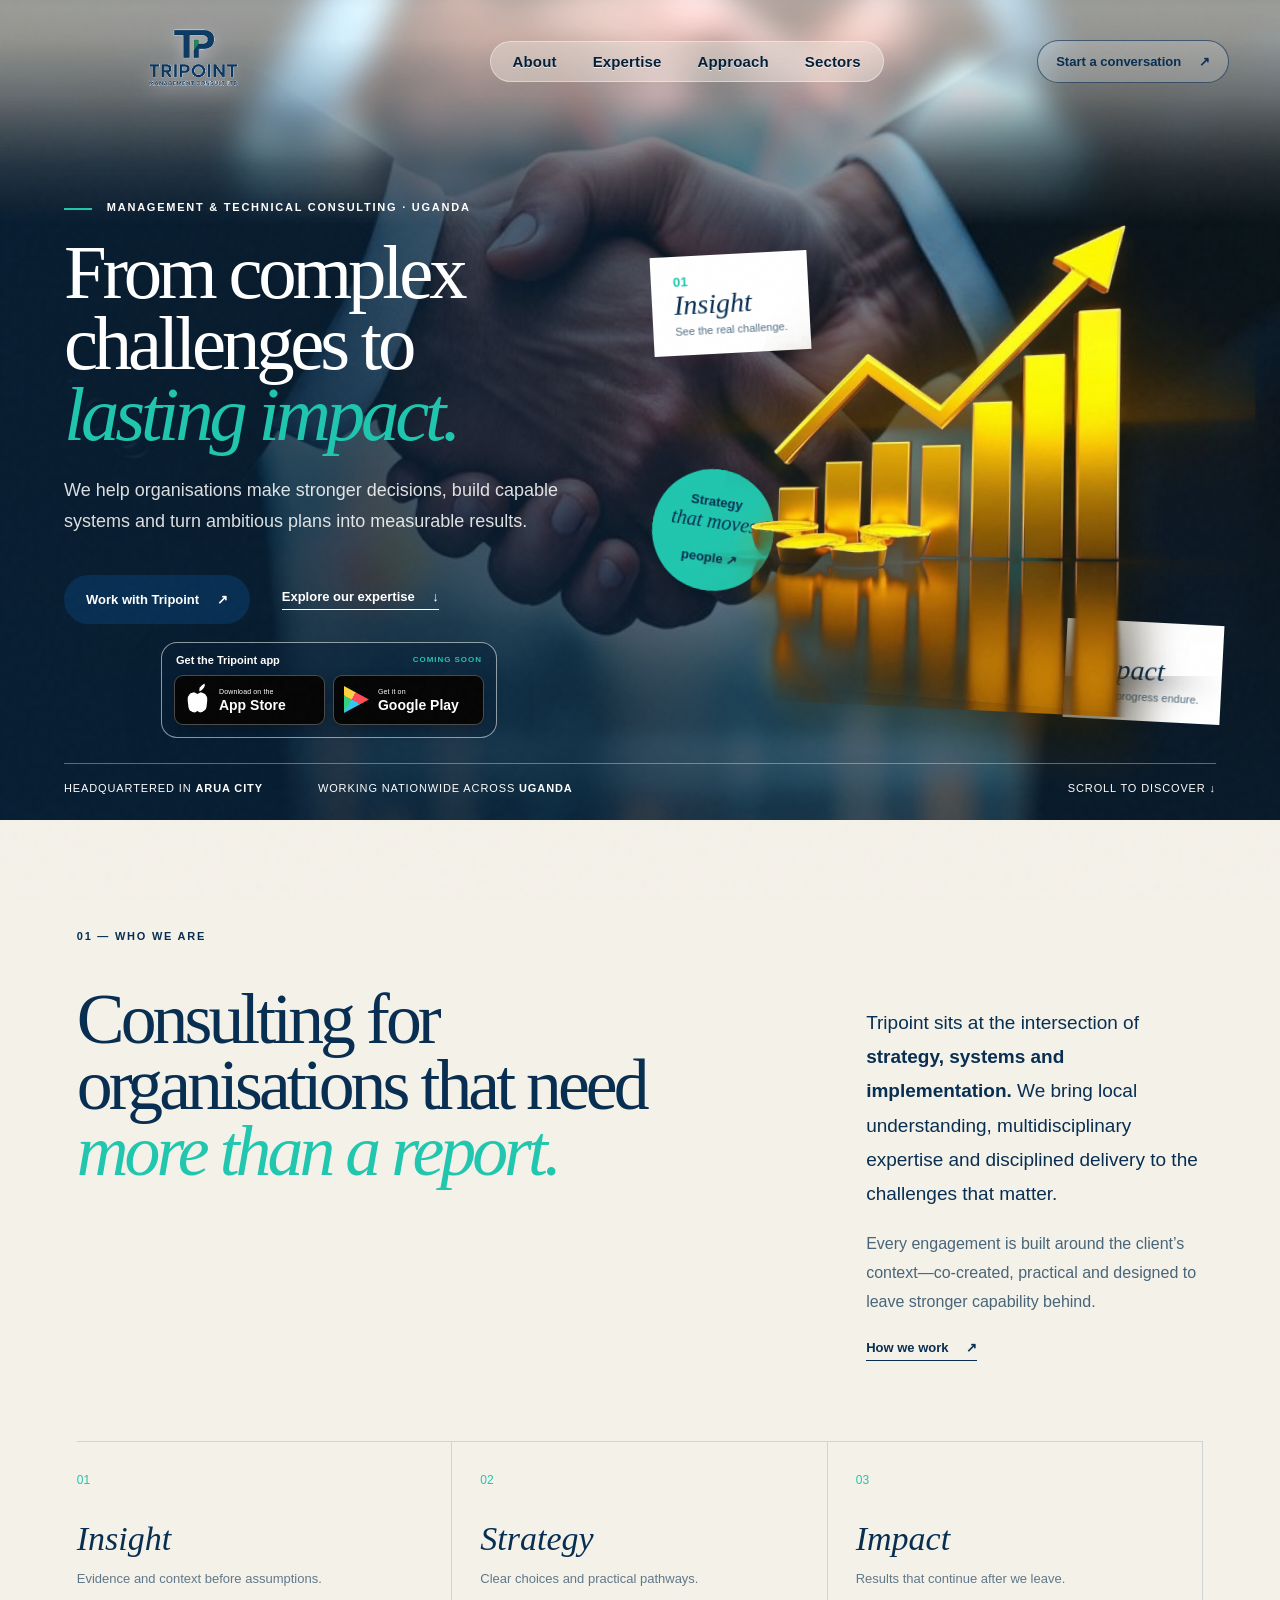
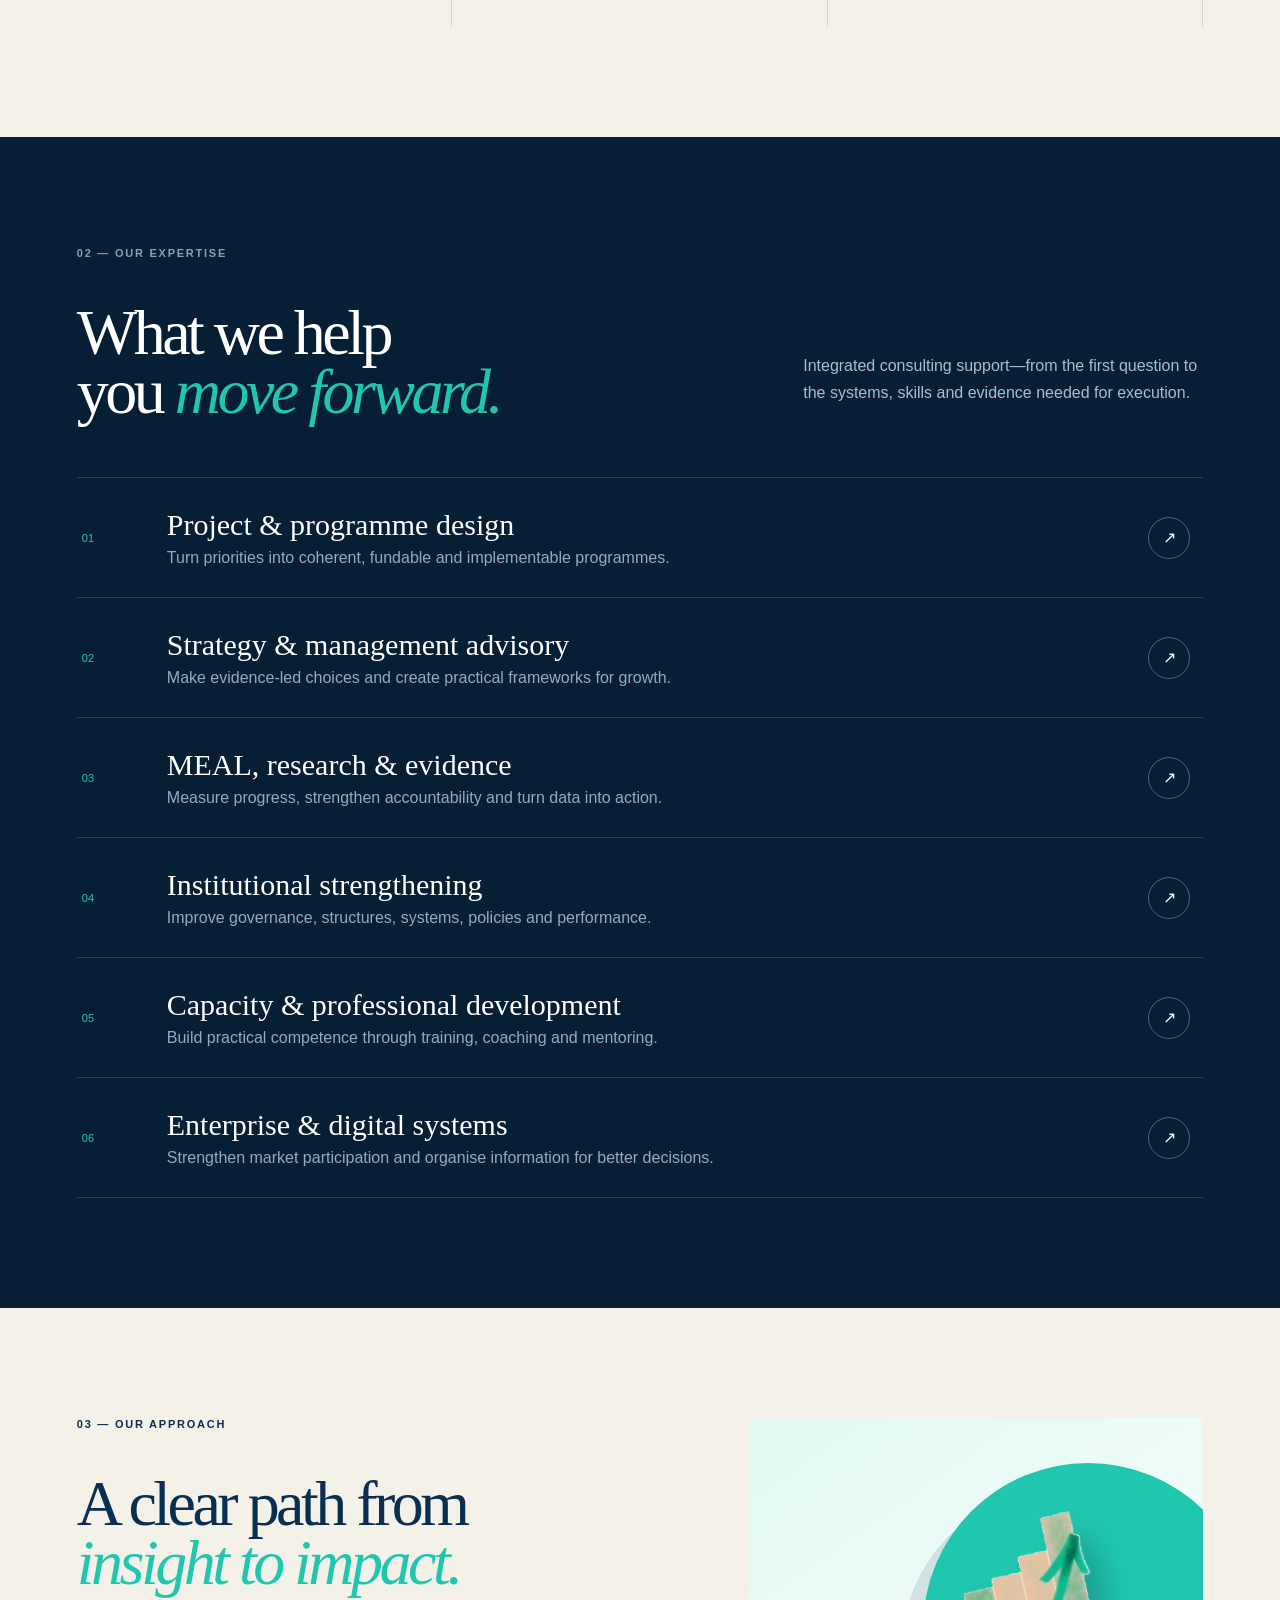
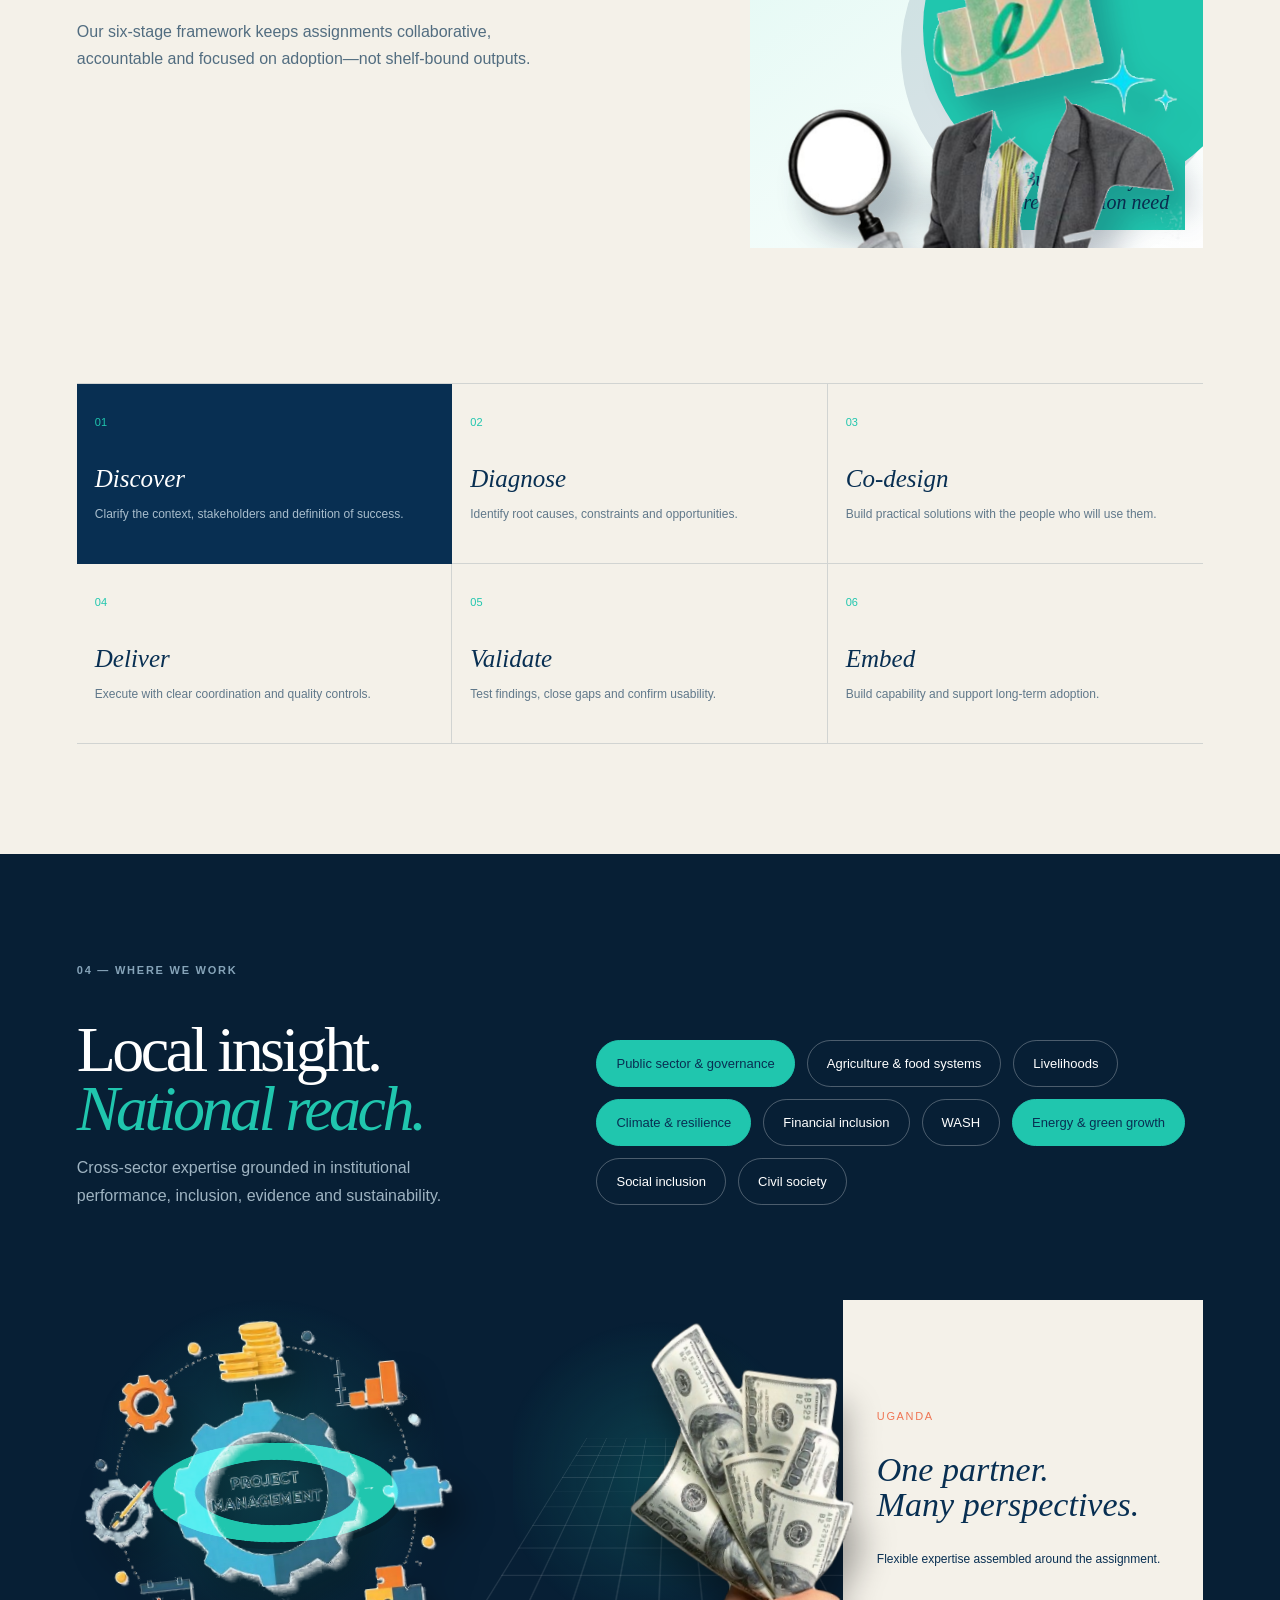
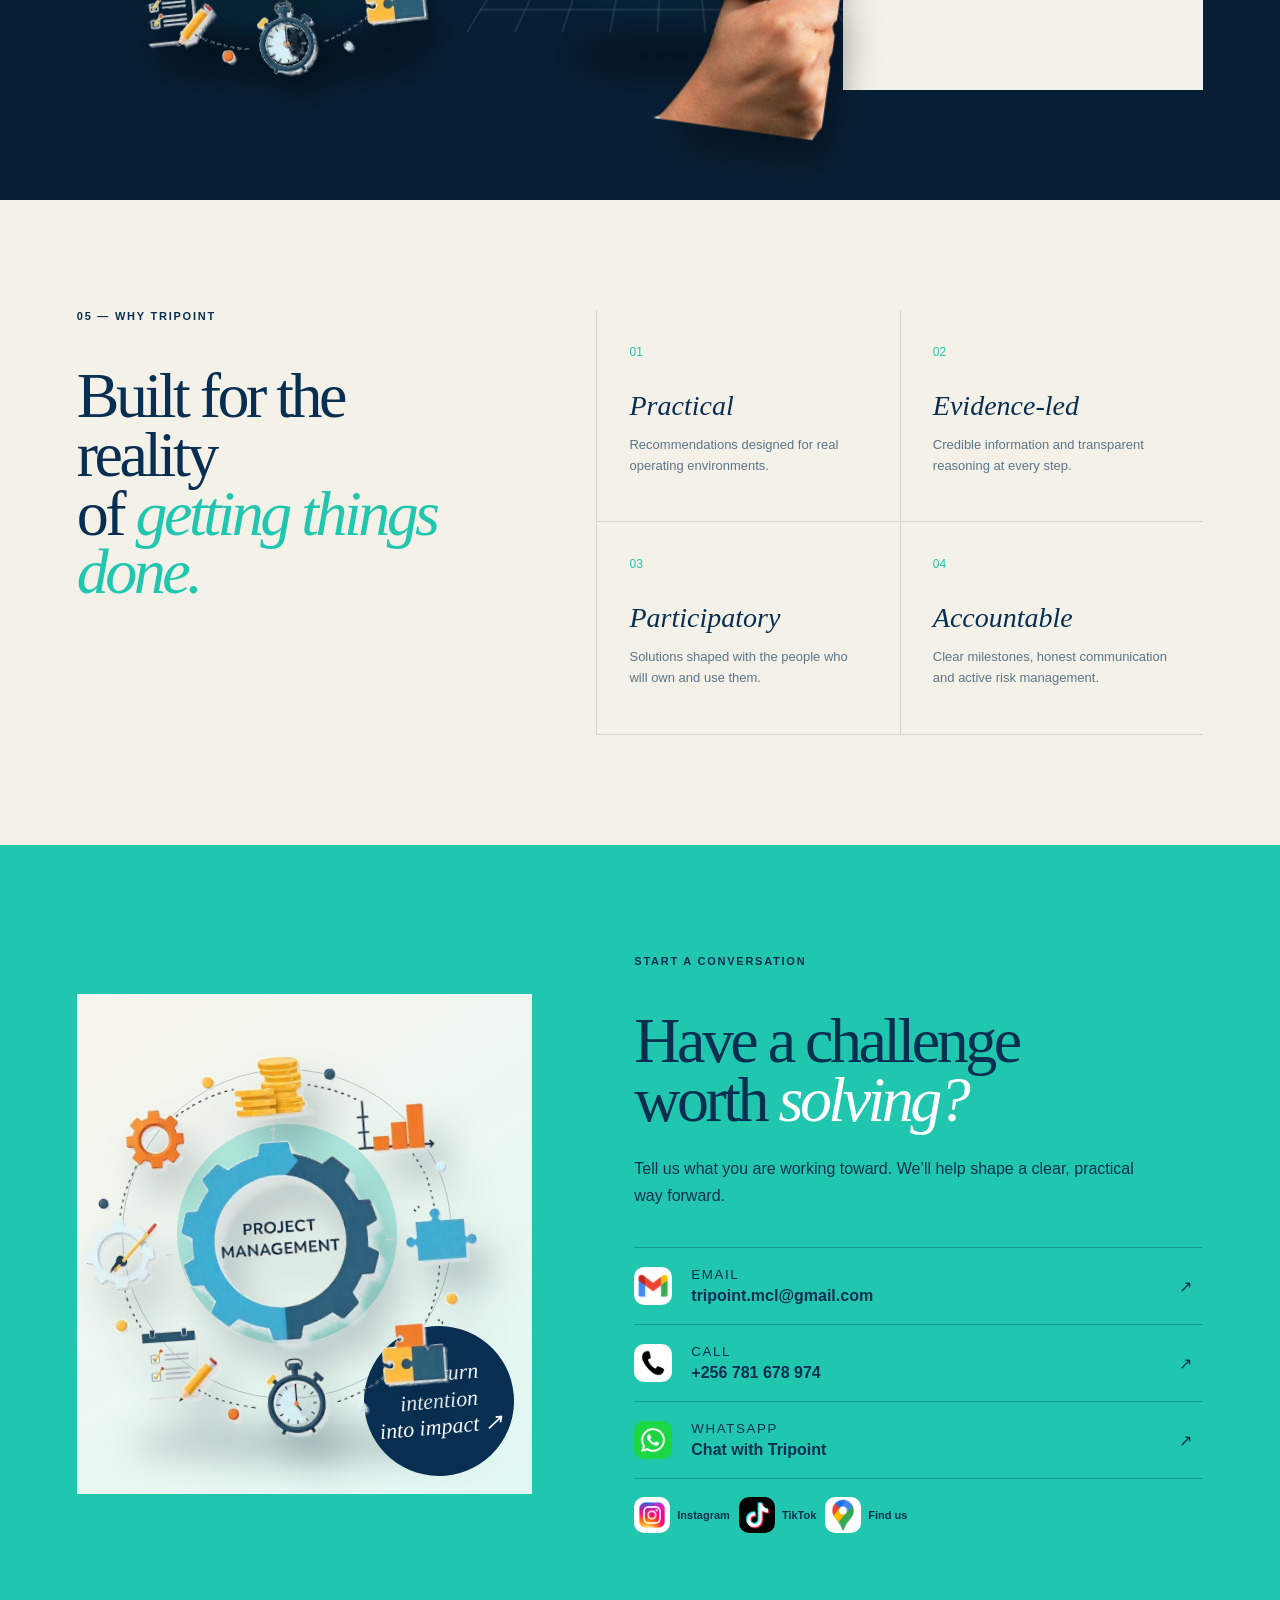
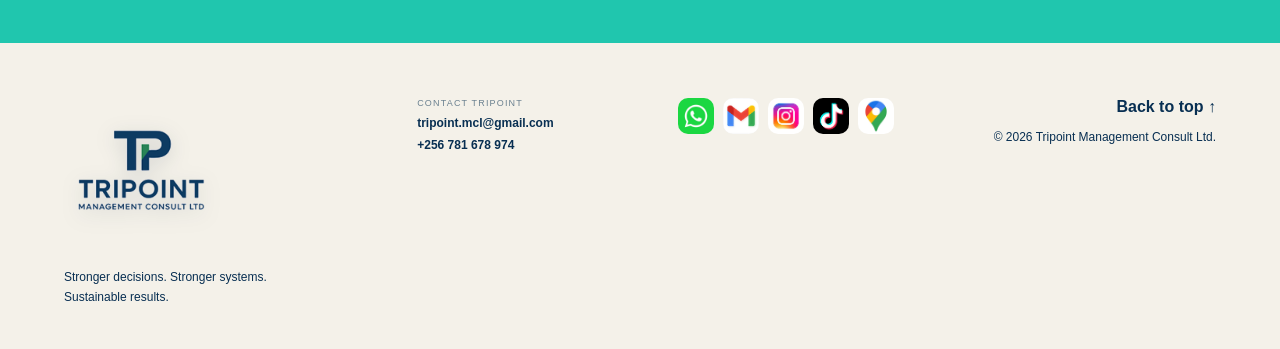
==== commit a78903be: "Align footer platform links horizontally" ====
--- a/index.html
+++ b/index.html
@@ -101,10 +101,10 @@
 
     <section class="contact section" id="contact">
       <div class="contact-art reveal"><span class="contact-ring one"></span><span class="contact-ring two"></span><img src="assets/project-management-cutout.png" alt="Project management illustration"><div class="contact-badge">Let’s turn<br>intention<br>into impact ↗</div></div>
-      <div class="contact-copy reveal"><div class="section-kicker">Start a conversation</div><h2>Have a challenge<br>worth <em>solving?</em></h2><p>Tell us what you are working toward. We’ll help shape a clear, practical way forward.</p><div class="contact-links icon-contact-links"><a href="mailto:tripoint.mcl@gmail.com"><img src="assets/gmail.jpg" alt=""><span><small>Email</small><strong>tripoint.mcl@gmail.com</strong></span><b>↗</b></a><a href="tel:+256781678974"><img src="assets/phone.jpg" alt=""><span><small>Call</small><strong>+256 781 678 974</strong></span><b>↗</b></a><a href="https://wa.me/256781678974" target="_blank" rel="noopener"><img src="assets/whatsapp.jpg" alt=""><span><small>WhatsApp</small><strong>Chat with Tripoint</strong></span><b>↗</b></a></div><div class="social-links contact-socials"><a href="#" data-placeholder-link aria-disabled="true"><img src="assets/instagram.jpg" alt="Instagram"><span>Instagram</span></a><a href="#" data-placeholder-link aria-disabled="true"><img src="assets/tiktok.jpg" alt="TikTok"><span>TikTok</span></a><a href="https://www.google.com/maps/search/?api=1&query=Arua+City+Uganda" target="_blank" rel="noopener"><img src="assets/maps.jpg" alt="Google Maps"><span>Find us</span></a></div></div>
+      <div class="contact-copy reveal"><div class="section-kicker">Start a conversation</div><h2>Have a challenge<br>worth <em>solving?</em></h2><p>Tell us what you are working toward. We’ll help shape a clear, practical way forward.</p><div class="contact-links icon-contact-links"><a href="mailto:tripoint.mcl@gmail.com"><img src="assets/gmail.jpg" alt=""><span><small>Email</small><strong>tripoint.mcl@gmail.com</strong></span><b>↗</b></a><a href="tel:+256781678974"><img src="assets/phone.jpg" alt=""><span><small>Call</small><strong>+256 781 678 974</strong></span><b>↗</b></a><a href="https://wa.me/256781678974" target="_blank" rel="noopener"><img src="assets/whatsapp.jpg" alt=""><span><small>WhatsApp</small><strong>Chat with Tripoint</strong></span><b>↗</b></a></div><div class="social-links contact-socials"><a href="https://www.instagram.com/" target="_blank" rel="noopener"><img src="assets/instagram.jpg" alt="Instagram"><span>Instagram</span></a><a href="https://www.tiktok.com/" target="_blank" rel="noopener"><img src="assets/tiktok.jpg" alt="TikTok"><span>TikTok</span></a><a href="https://www.google.com/maps/search/?api=1&query=Arua+City+Uganda" target="_blank" rel="noopener"><img src="assets/maps.jpg" alt="Google Maps"><span>Find us</span></a></div></div>
     </section>
   </main>
 
-  <footer><div class="footer-brand"><img src="assets/tripoint-logo-transparent.png" alt="Tripoint"><p>Stronger decisions. Stronger systems.<br>Sustainable results.</p></div><div class="footer-contact"><small>Contact Tripoint</small><a href="mailto:tripoint.mcl@gmail.com">tripoint.mcl@gmail.com</a><a href="tel:+256781678974">+256 781 678 974</a></div><div class="social-links footer-socials"><a href="https://wa.me/256781678974" target="_blank" rel="noopener"><img src="assets/whatsapp.jpg" alt="WhatsApp"></a><a href="mailto:tripoint.mcl@gmail.com"><img src="assets/gmail.jpg" alt="Gmail"></a><a href="#" data-placeholder-link aria-disabled="true"><img src="assets/instagram.jpg" alt="Instagram"></a><a href="#" data-placeholder-link aria-disabled="true"><img src="assets/tiktok.jpg" alt="TikTok"></a><a href="https://www.google.com/maps/search/?api=1&query=Arua+City+Uganda" target="_blank" rel="noopener"><img src="assets/maps.jpg" alt="Google Maps"></a></div><div class="footer-end"><a href="#top">Back to top ↑</a><p>© <span id="year"></span> Tripoint Management Consult Ltd.</p></div></footer>
+  <footer><div class="footer-brand"><img src="assets/tripoint-logo-transparent.png" alt="Tripoint"><p>Stronger decisions. Stronger systems.<br>Sustainable results.</p></div><div class="footer-contact"><small>Contact Tripoint</small><a href="mailto:tripoint.mcl@gmail.com">tripoint.mcl@gmail.com</a><a href="tel:+256781678974">+256 781 678 974</a></div><div class="social-links footer-socials"><a href="https://wa.me/256781678974" target="_blank" rel="noopener"><img src="assets/whatsapp.jpg" alt="WhatsApp"></a><a href="mailto:tripoint.mcl@gmail.com"><img src="assets/gmail.jpg" alt="Gmail"></a><a href="https://www.instagram.com/" target="_blank" rel="noopener"><img src="assets/instagram.jpg" alt="Instagram"></a><a href="https://www.tiktok.com/" target="_blank" rel="noopener"><img src="assets/tiktok.jpg" alt="TikTok"></a><a href="https://www.google.com/maps/search/?api=1&query=Arua+City+Uganda" target="_blank" rel="noopener"><img src="assets/maps.jpg" alt="Google Maps"></a></div><div class="footer-end"><a href="#top">Back to top ↑</a><p>© <span id="year"></span> Tripoint Management Consult Ltd.</p></div></footer>
 </body>
 </html>
--- a/styles.css
+++ b/styles.css
@@ -159,3 +159,8 @@
 @media(max-width:900px){.service-cards,.sector-cards{grid-template-columns:repeat(2,minmax(0,1fr))}.value-grid,.compact-grid{grid-template-columns:repeat(2,minmax(0,1fr))}.sector-collage{width:100%}.contact-panel{min-width:0}.contact-panel>a{grid-template-columns:42px minmax(0,1fr) 20px;gap:12px}.simple-footer{align-items:flex-start}}
 @media(max-width:600px){.hero-action-links{gap:14px;align-items:center}.hero-actions .button{white-space:normal}.app-downloads{justify-self:center}.service-cards,.sector-cards,.value-grid,.compact-grid{grid-template-columns:1fr}.services-heading{width:100%}.service-item{min-width:0}.sector-cloud span{max-width:100%}.contact{overflow:hidden}.contact-links a{grid-template-columns:38px minmax(0,1fr) 18px;gap:10px}.contact-links strong{font-size:12px}.contact-socials a span{display:none}footer{grid-template-columns:1fr;gap:24px}.footer-socials{justify-content:flex-start}.simple-footer{display:grid;grid-template-columns:1fr;gap:18px}.simple-footer>.footer-socials{width:100%}.simple-footer>p{margin:0}.page-cta .button{display:inline-block}.process-list article{min-width:0}.process-list h3{font-size:29px}}
 @media(max-width:420px){.hero-action-links{width:100%;justify-content:space-between}.hero-action-links .button{max-width:125px}.app-downloads{width:100%}.store-links{grid-template-columns:1fr 1fr}.store-badge strong{font-size:10px}.contact-panel{padding:20px}.contact-page h1,.page-hero h1{font-size:clamp(34px,10vw,40px)}.page-section h2{font-size:clamp(36px,11vw,44px)}}
+
+/* Keep platform icons in one clean horizontal row */
+.footer-socials,.contact-socials,.contact-panel-socials .social-links{display:flex;flex-direction:row;flex-wrap:nowrap;align-items:center;justify-content:center;width:max-content;max-width:100%}
+.footer-socials a,.contact-socials a,.contact-panel-socials .social-links a{flex:0 0 auto}
+@media(max-width:600px){.footer-socials,.contact-socials,.contact-panel-socials .social-links{justify-content:flex-start}.social-links img,footer .social-links img,.simple-footer .social-links img{width:34px;height:34px}}
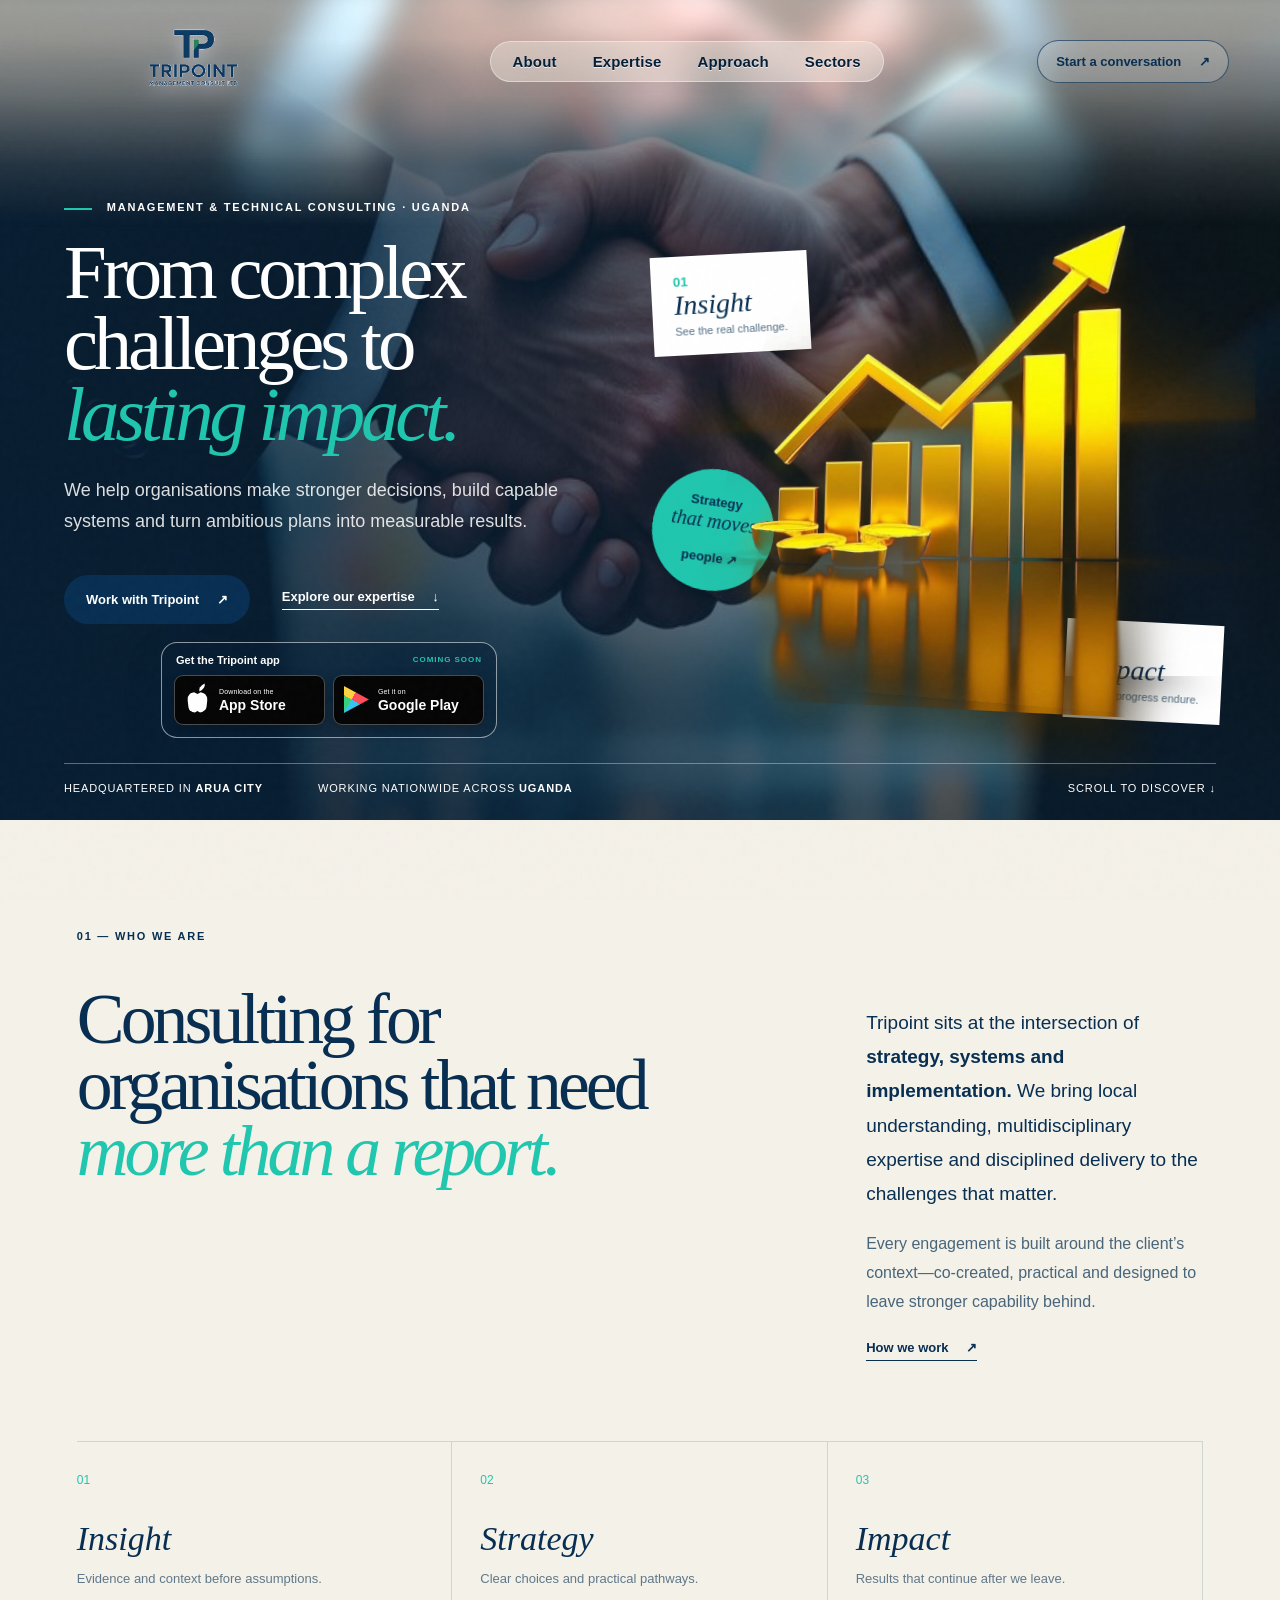
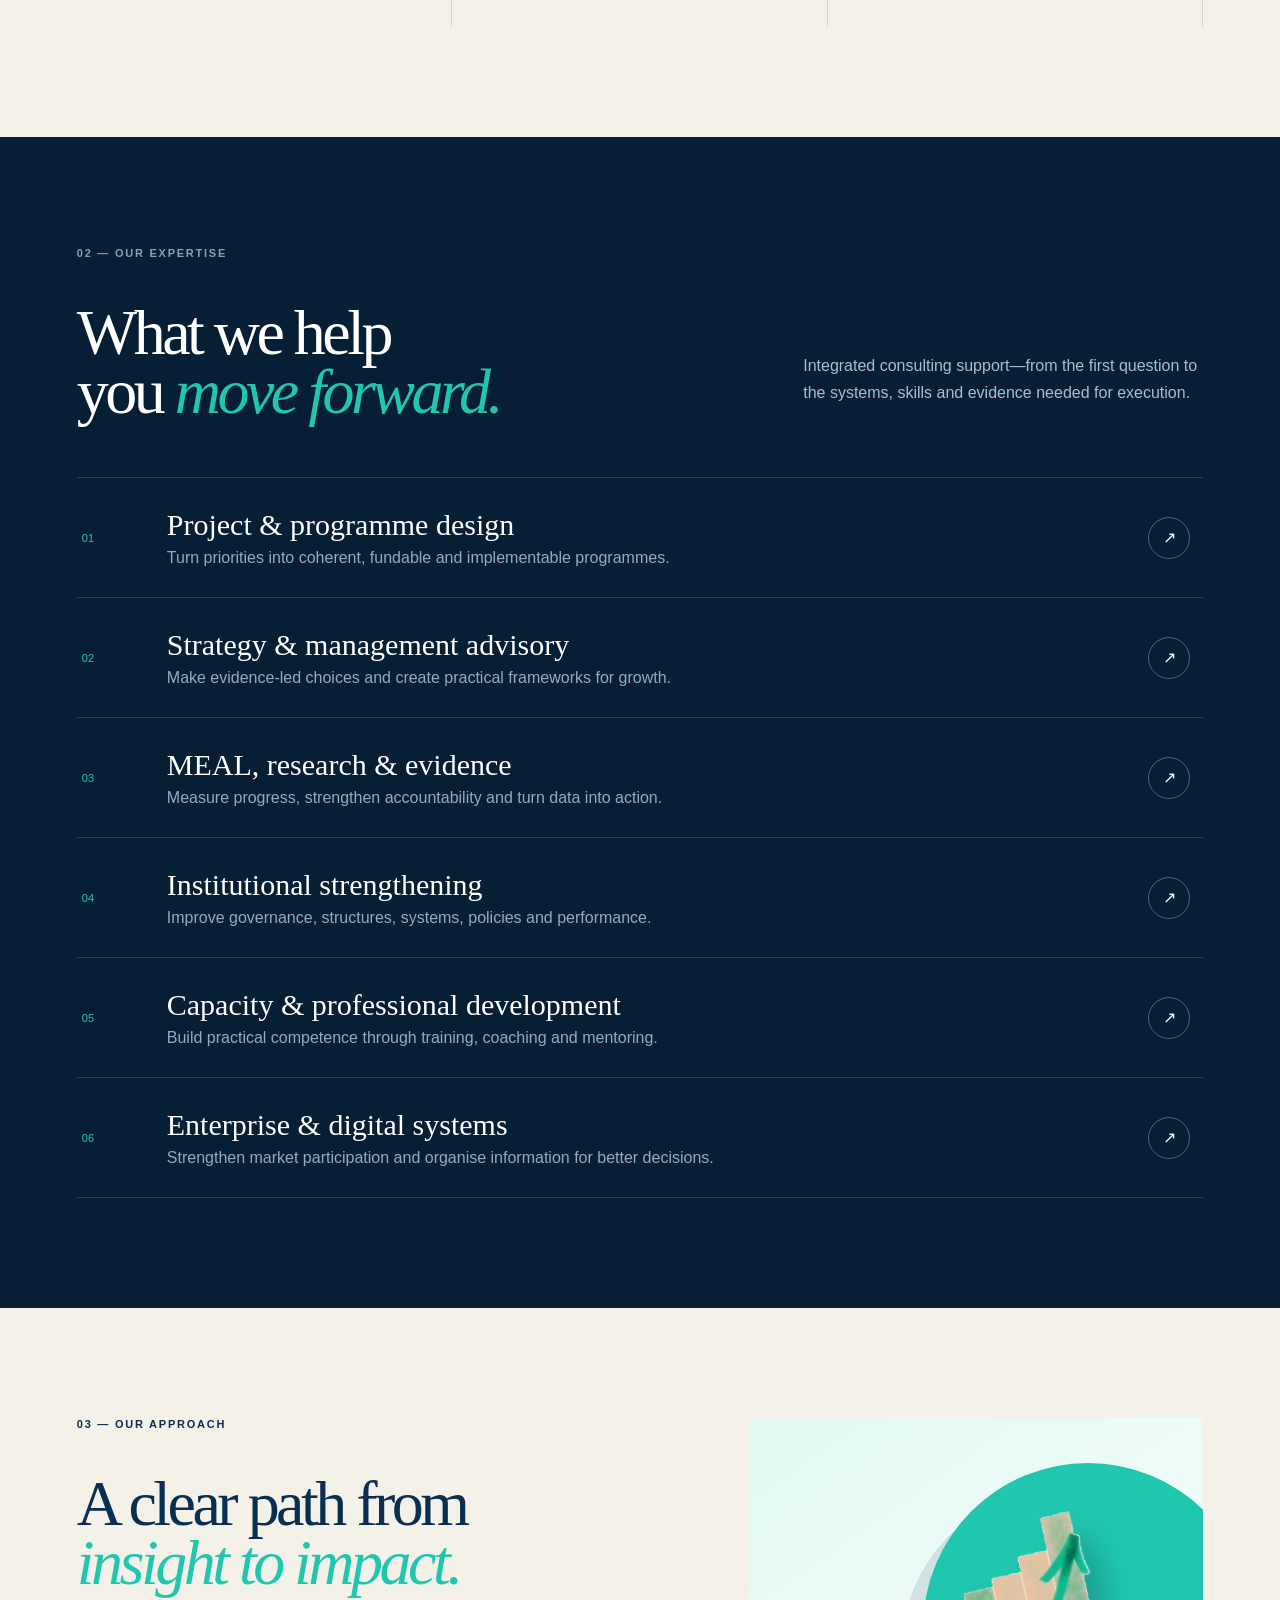
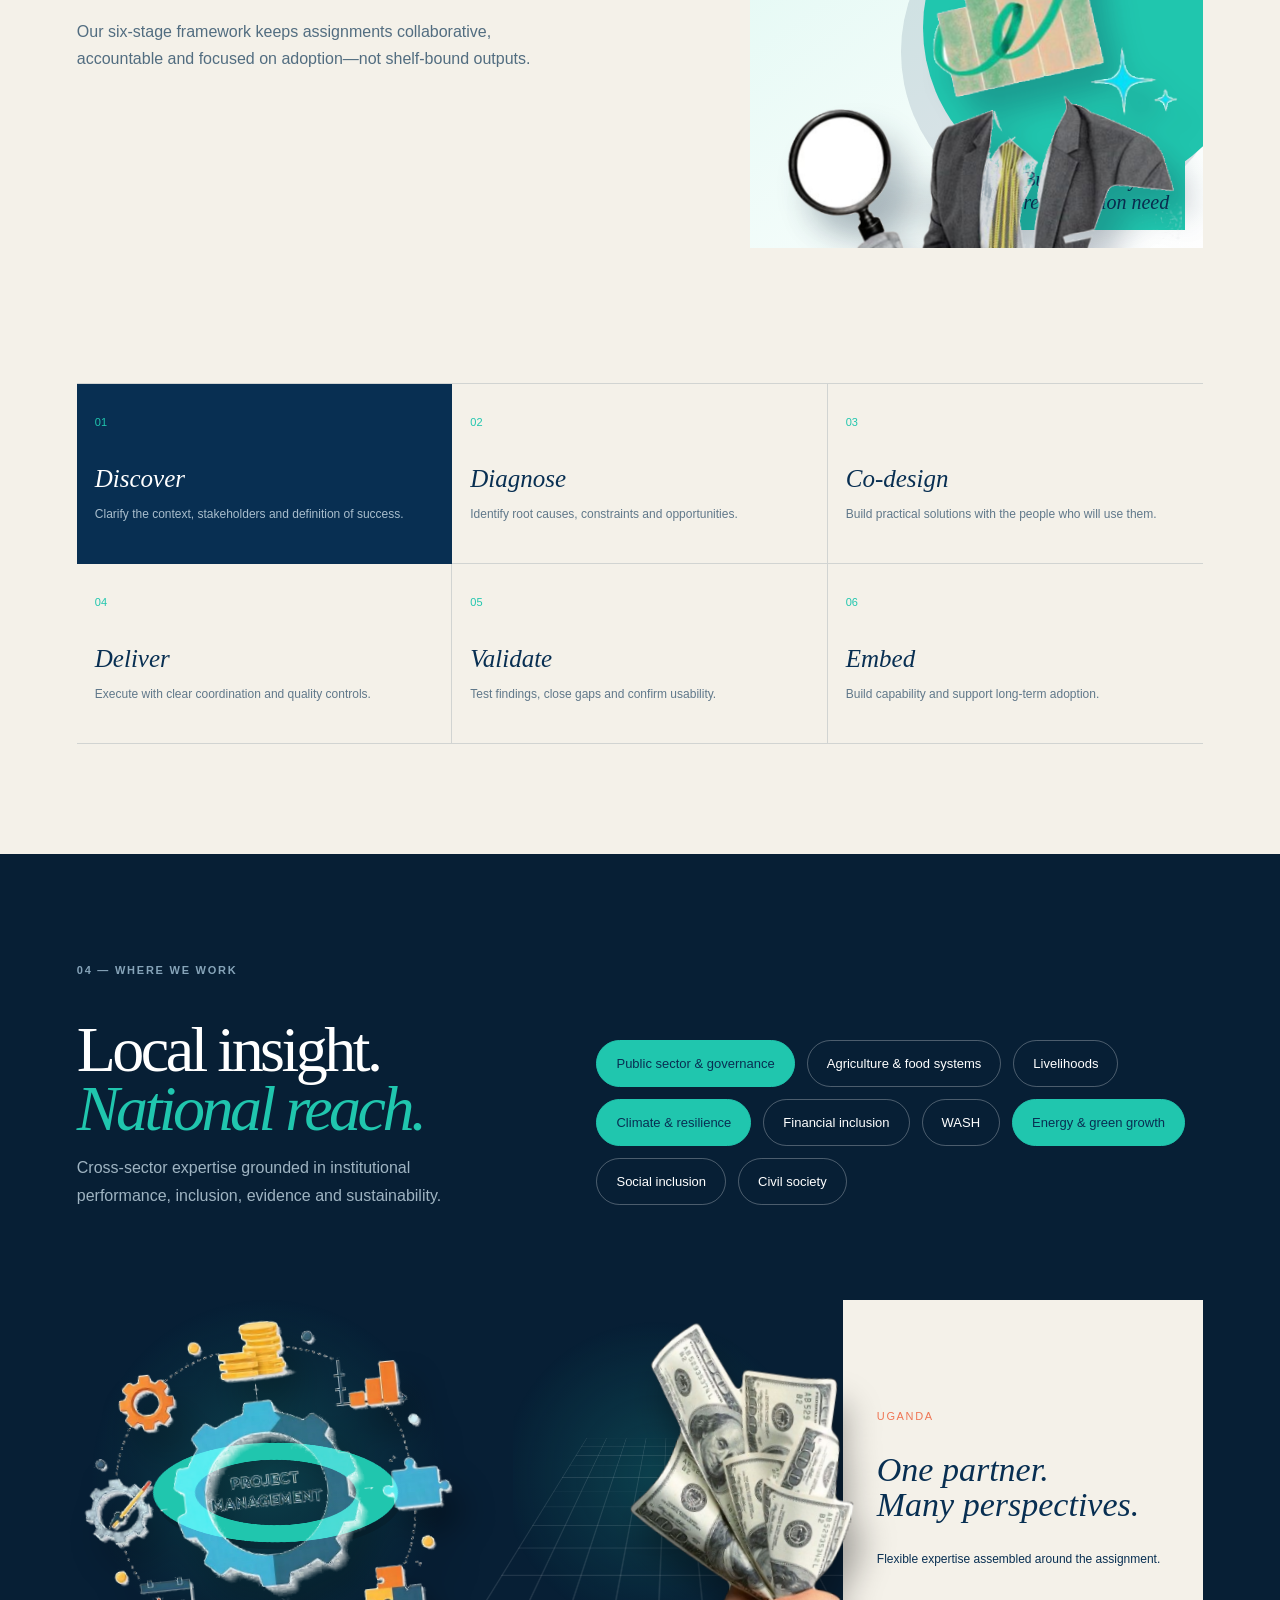
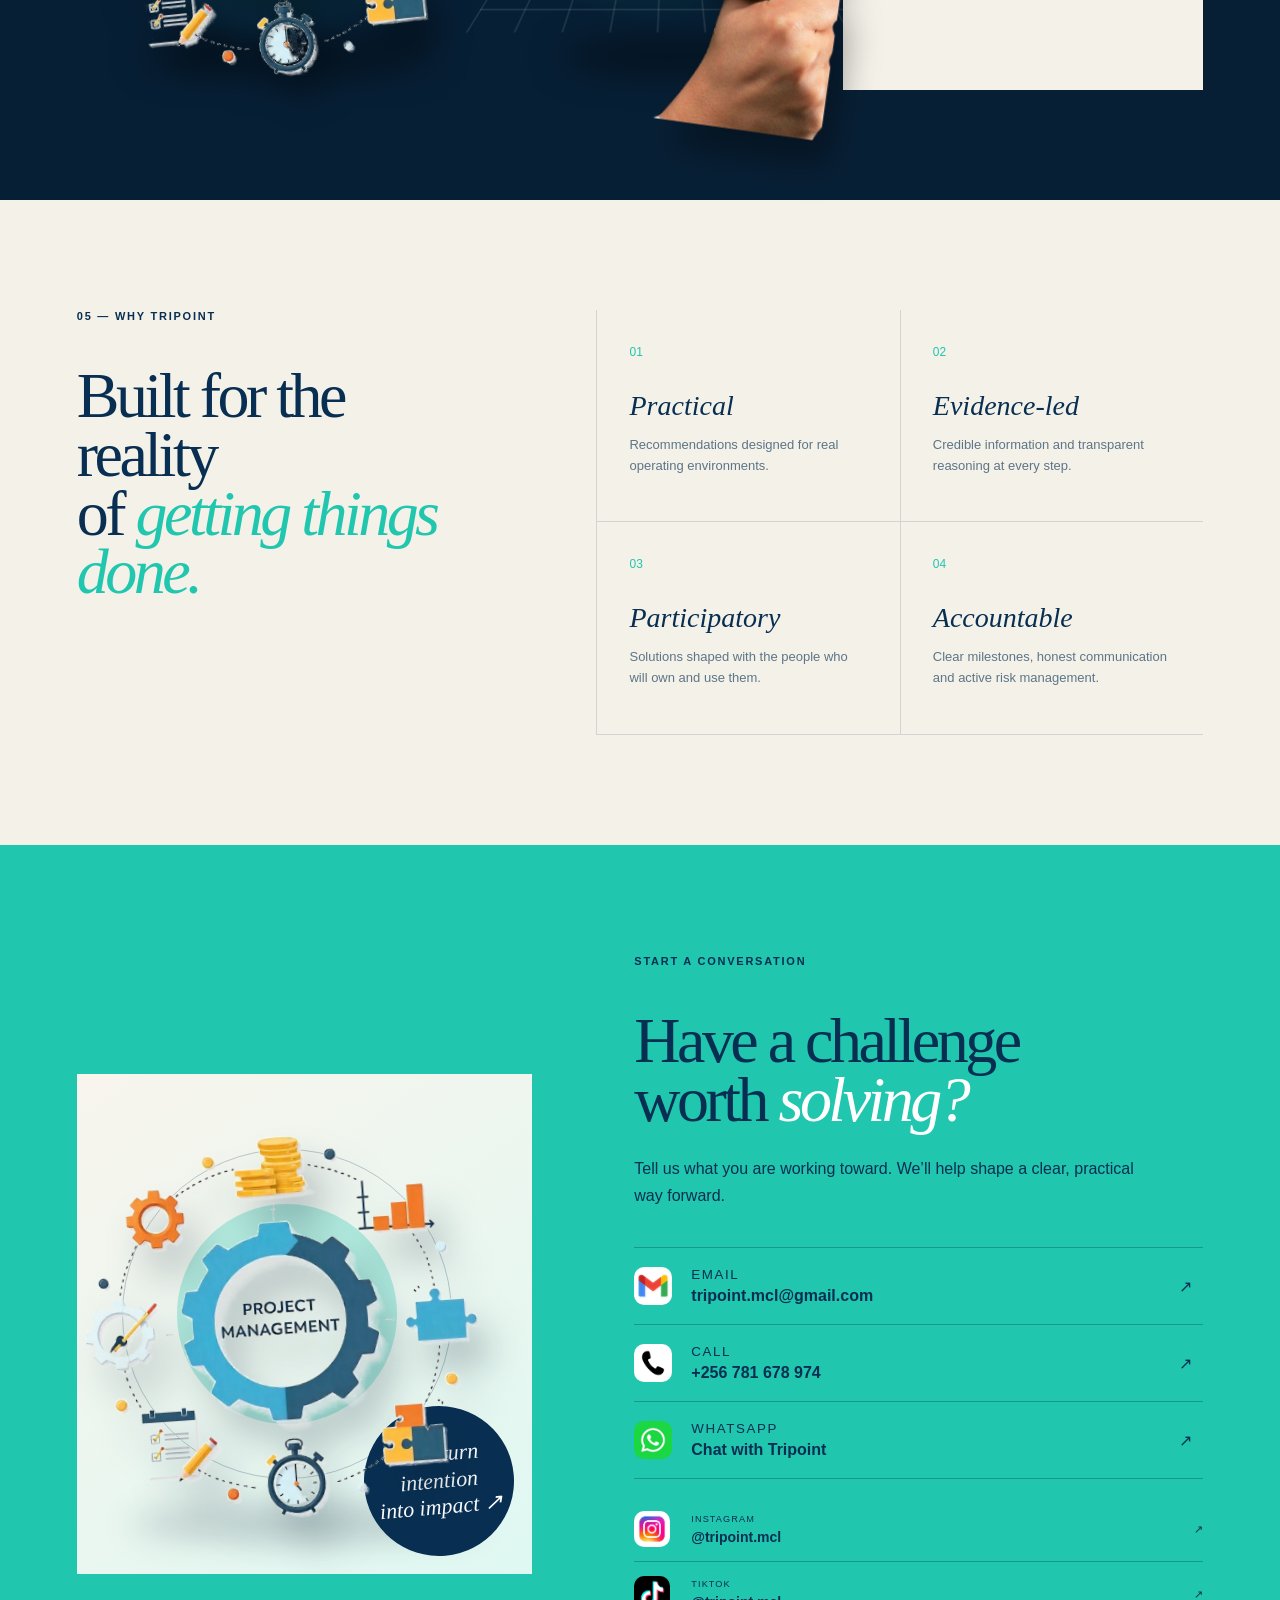
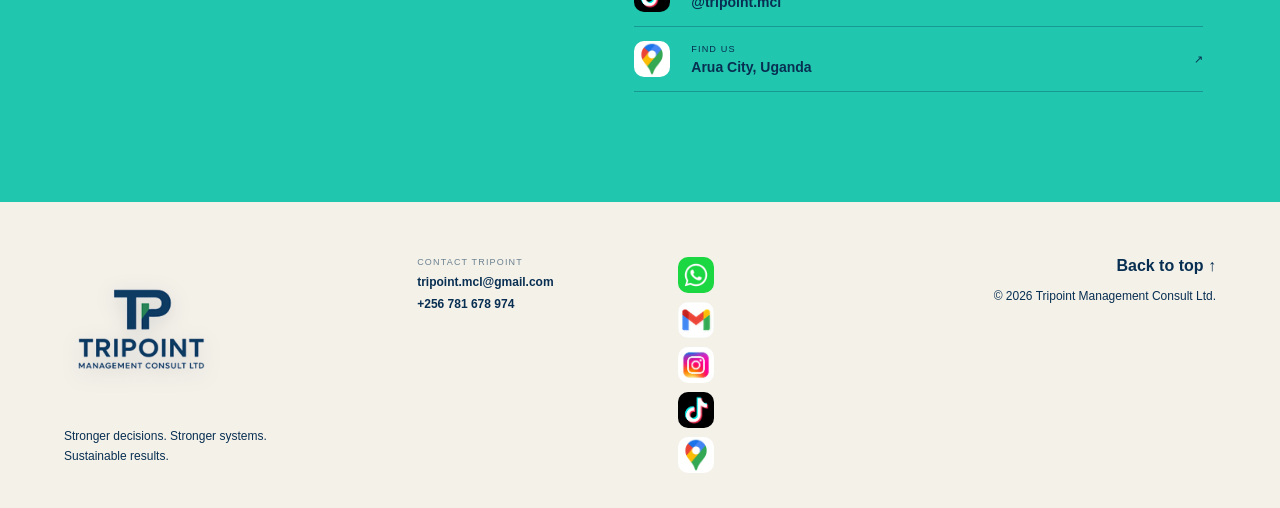
==== commit ffdfc418: "Format social contact details" ====
--- a/index.html
+++ b/index.html
@@ -101,7 +101,7 @@
 
     <section class="contact section" id="contact">
       <div class="contact-art reveal"><span class="contact-ring one"></span><span class="contact-ring two"></span><img src="assets/project-management-cutout.png" alt="Project management illustration"><div class="contact-badge">Let’s turn<br>intention<br>into impact ↗</div></div>
-      <div class="contact-copy reveal"><div class="section-kicker">Start a conversation</div><h2>Have a challenge<br>worth <em>solving?</em></h2><p>Tell us what you are working toward. We’ll help shape a clear, practical way forward.</p><div class="contact-links icon-contact-links"><a href="mailto:tripoint.mcl@gmail.com"><img src="assets/gmail.jpg" alt=""><span><small>Email</small><strong>tripoint.mcl@gmail.com</strong></span><b>↗</b></a><a href="tel:+256781678974"><img src="assets/phone.jpg" alt=""><span><small>Call</small><strong>+256 781 678 974</strong></span><b>↗</b></a><a href="https://wa.me/256781678974" target="_blank" rel="noopener"><img src="assets/whatsapp.jpg" alt=""><span><small>WhatsApp</small><strong>Chat with Tripoint</strong></span><b>↗</b></a></div><div class="social-links contact-socials"><a href="https://www.instagram.com/" target="_blank" rel="noopener"><img src="assets/instagram.jpg" alt="Instagram"><span>Instagram</span></a><a href="https://www.tiktok.com/" target="_blank" rel="noopener"><img src="assets/tiktok.jpg" alt="TikTok"><span>TikTok</span></a><a href="https://www.google.com/maps/search/?api=1&query=Arua+City+Uganda" target="_blank" rel="noopener"><img src="assets/maps.jpg" alt="Google Maps"><span>Find us</span></a></div></div>
+      <div class="contact-copy reveal"><div class="section-kicker">Start a conversation</div><h2>Have a challenge<br>worth <em>solving?</em></h2><p>Tell us what you are working toward. We’ll help shape a clear, practical way forward.</p><div class="contact-links icon-contact-links"><a href="mailto:tripoint.mcl@gmail.com"><img src="assets/gmail.jpg" alt=""><span><small>Email</small><strong>tripoint.mcl@gmail.com</strong></span><b>↗</b></a><a href="tel:+256781678974"><img src="assets/phone.jpg" alt=""><span><small>Call</small><strong>+256 781 678 974</strong></span><b>↗</b></a><a href="https://wa.me/256781678974" target="_blank" rel="noopener"><img src="assets/whatsapp.jpg" alt=""><span><small>WhatsApp</small><strong>Chat with Tripoint</strong></span><b>↗</b></a></div><div class="social-links contact-socials"><a href="https://www.instagram.com/" target="_blank" rel="noopener"><img src="assets/instagram.jpg" alt="Instagram"><span><small>Instagram</small><strong>@tripoint.mcl</strong></span><b>↗</b></a><a href="https://www.tiktok.com/" target="_blank" rel="noopener"><img src="assets/tiktok.jpg" alt="TikTok"><span><small>TikTok</small><strong>@tripoint.mcl</strong></span><b>↗</b></a><a href="https://www.google.com/maps/search/?api=1&query=Arua+City+Uganda" target="_blank" rel="noopener"><img src="assets/maps.jpg" alt="Google Maps"><span><small>Find us</small><strong>Arua City, Uganda</strong></span><b>↗</b></a></div></div>
     </section>
   </main>
 
--- a/styles.css
+++ b/styles.css
@@ -160,7 +160,17 @@
 @media(max-width:600px){.hero-action-links{gap:14px;align-items:center}.hero-actions .button{white-space:normal}.app-downloads{justify-self:center}.service-cards,.sector-cards,.value-grid,.compact-grid{grid-template-columns:1fr}.services-heading{width:100%}.service-item{min-width:0}.sector-cloud span{max-width:100%}.contact{overflow:hidden}.contact-links a{grid-template-columns:38px minmax(0,1fr) 18px;gap:10px}.contact-links strong{font-size:12px}.contact-socials a span{display:none}footer{grid-template-columns:1fr;gap:24px}.footer-socials{justify-content:flex-start}.simple-footer{display:grid;grid-template-columns:1fr;gap:18px}.simple-footer>.footer-socials{width:100%}.simple-footer>p{margin:0}.page-cta .button{display:inline-block}.process-list article{min-width:0}.process-list h3{font-size:29px}}
 @media(max-width:420px){.hero-action-links{width:100%;justify-content:space-between}.hero-action-links .button{max-width:125px}.app-downloads{width:100%}.store-links{grid-template-columns:1fr 1fr}.store-badge strong{font-size:10px}.contact-panel{padding:20px}.contact-page h1,.page-hero h1{font-size:clamp(34px,10vw,40px)}.page-section h2{font-size:clamp(36px,11vw,44px)}}
 
-/* Keep platform icons in one clean horizontal row */
-.footer-socials,.contact-socials,.contact-panel-socials .social-links{display:flex;flex-direction:row;flex-wrap:nowrap;align-items:center;justify-content:center;width:max-content;max-width:100%}
+/* Platform icons: vertical on larger screens, horizontal on phones */
+.footer-socials,.contact-socials,.contact-panel-socials .social-links{display:flex;flex-direction:column;flex-wrap:nowrap;align-items:flex-start;justify-content:center;width:max-content;max-width:100%}
 .footer-socials a,.contact-socials a,.contact-panel-socials .social-links a{flex:0 0 auto}
-@media(max-width:600px){.footer-socials,.contact-socials,.contact-panel-socials .social-links{justify-content:flex-start}.social-links img,footer .social-links img,.simple-footer .social-links img{width:34px;height:34px}}
+@media(max-width:600px){.footer-socials,.contact-socials,.contact-panel-socials .social-links{flex-direction:row;align-items:center;justify-content:flex-start}.social-links img,footer .social-links img,.simple-footer .social-links img{width:34px;height:34px}}
+
+/* Responsive principle cards and sector pills */
+@media(max-width:800px){.why-grid{grid-template-columns:1fr}.why-grid article{border-left:0;border-top:1px solid var(--line);padding:28px 0;min-width:0}.why-grid article:first-child{border-top:0}.why-grid h3{margin-top:18px}.sector-cloud{display:grid;grid-template-columns:repeat(2,minmax(0,1fr));width:100%;align-content:initial}.sector-cloud span{display:flex;align-items:center;justify-content:center;min-width:0;width:100%;text-align:center;line-height:1.35}}
+@media(max-width:480px){.sector-cloud{grid-template-columns:1fr}.sector-cloud span{padding:13px 15px}.why-grid article{padding:24px 0}}
+
+/* Match social/contact rows with full-width dividing lines */
+.contact-socials{width:100%;max-width:none;gap:0}
+.contact-socials a{display:grid;grid-template-columns:44px minmax(0,1fr) 24px;align-items:center;gap:13px;width:100%;padding:14px 0;border-bottom:1px solid rgba(8,47,82,.3)}
+.contact-socials a>span{display:flex;min-width:0;flex-direction:column;gap:5px}.contact-socials small{text-transform:uppercase;letter-spacing:.12em;font-weight:400}.contact-socials strong{font-size:14px;overflow-wrap:anywhere}.contact-socials b{margin-left:auto;font-weight:400}
+@media(max-width:600px){.contact-socials{width:max-content;gap:9px}.contact-socials a{display:flex;width:auto;padding:0;border-bottom:0}.contact-socials a>span,.contact-socials b{display:none}}
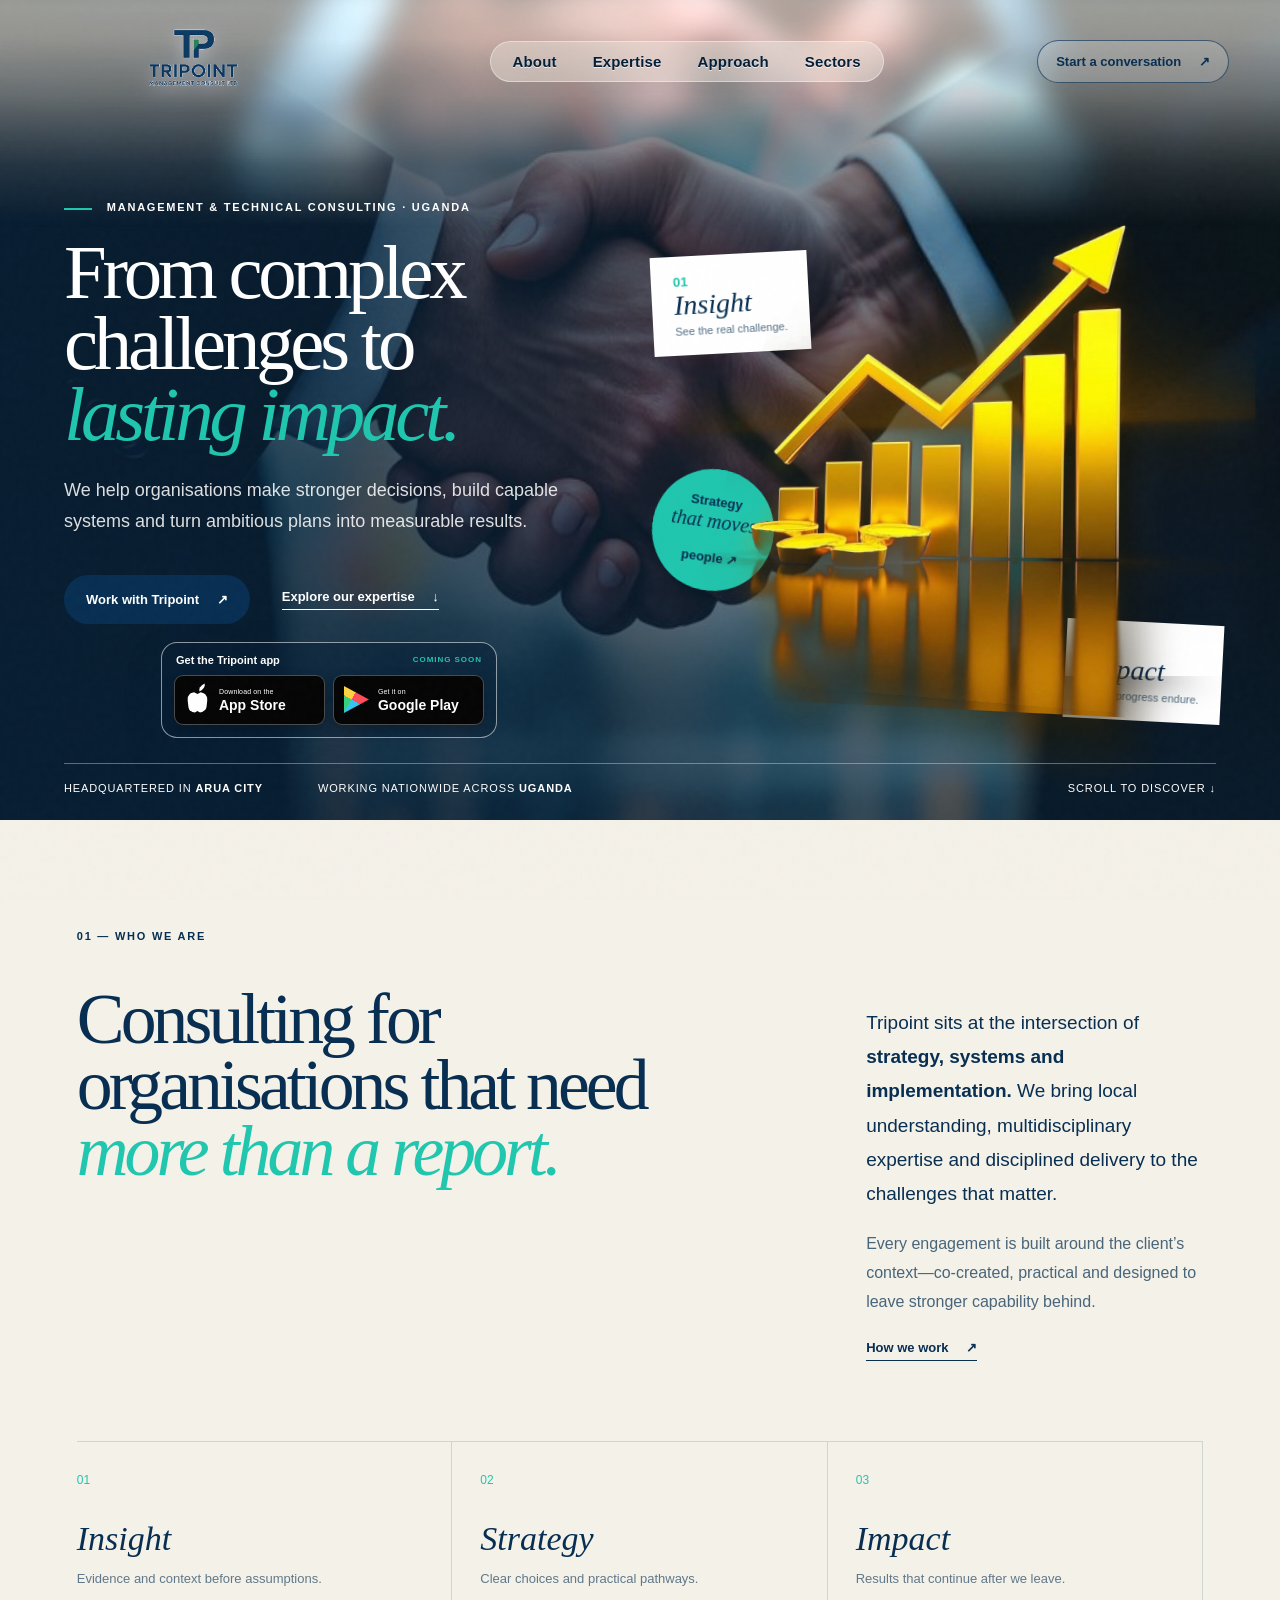
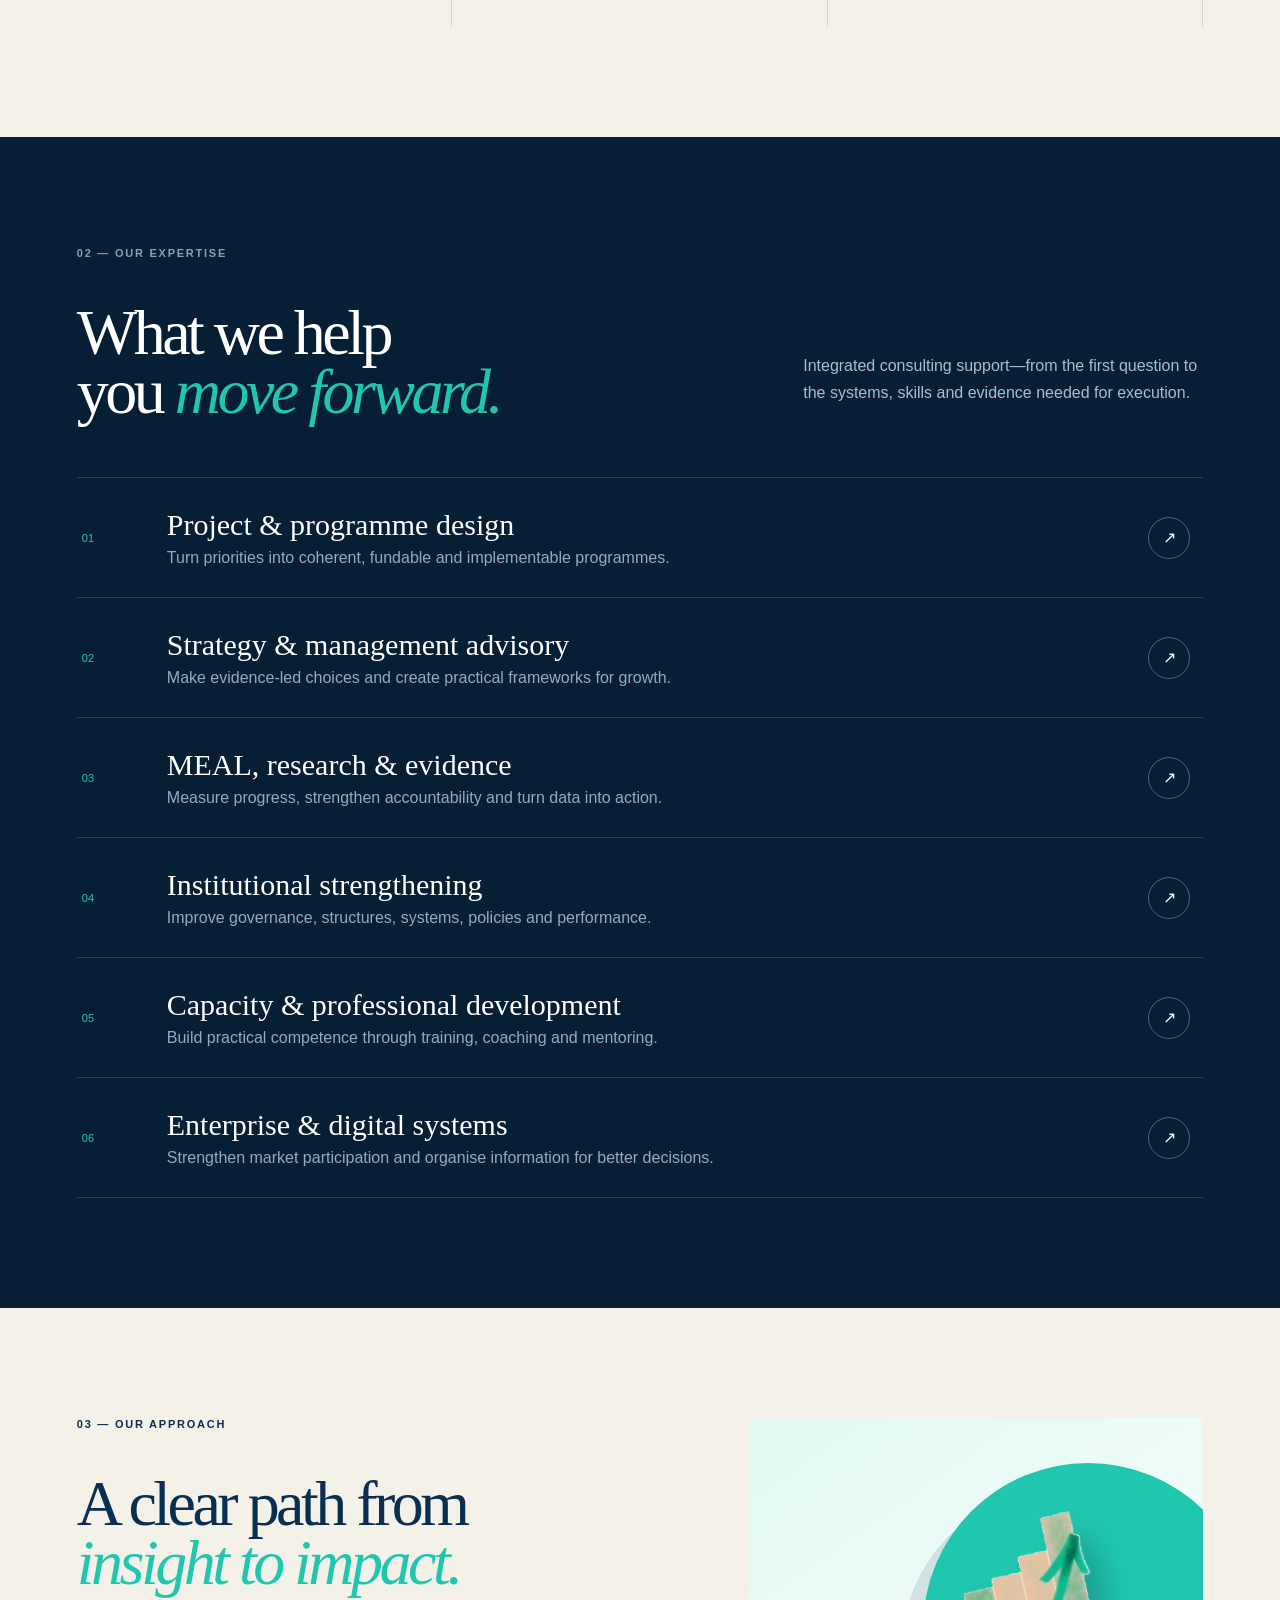
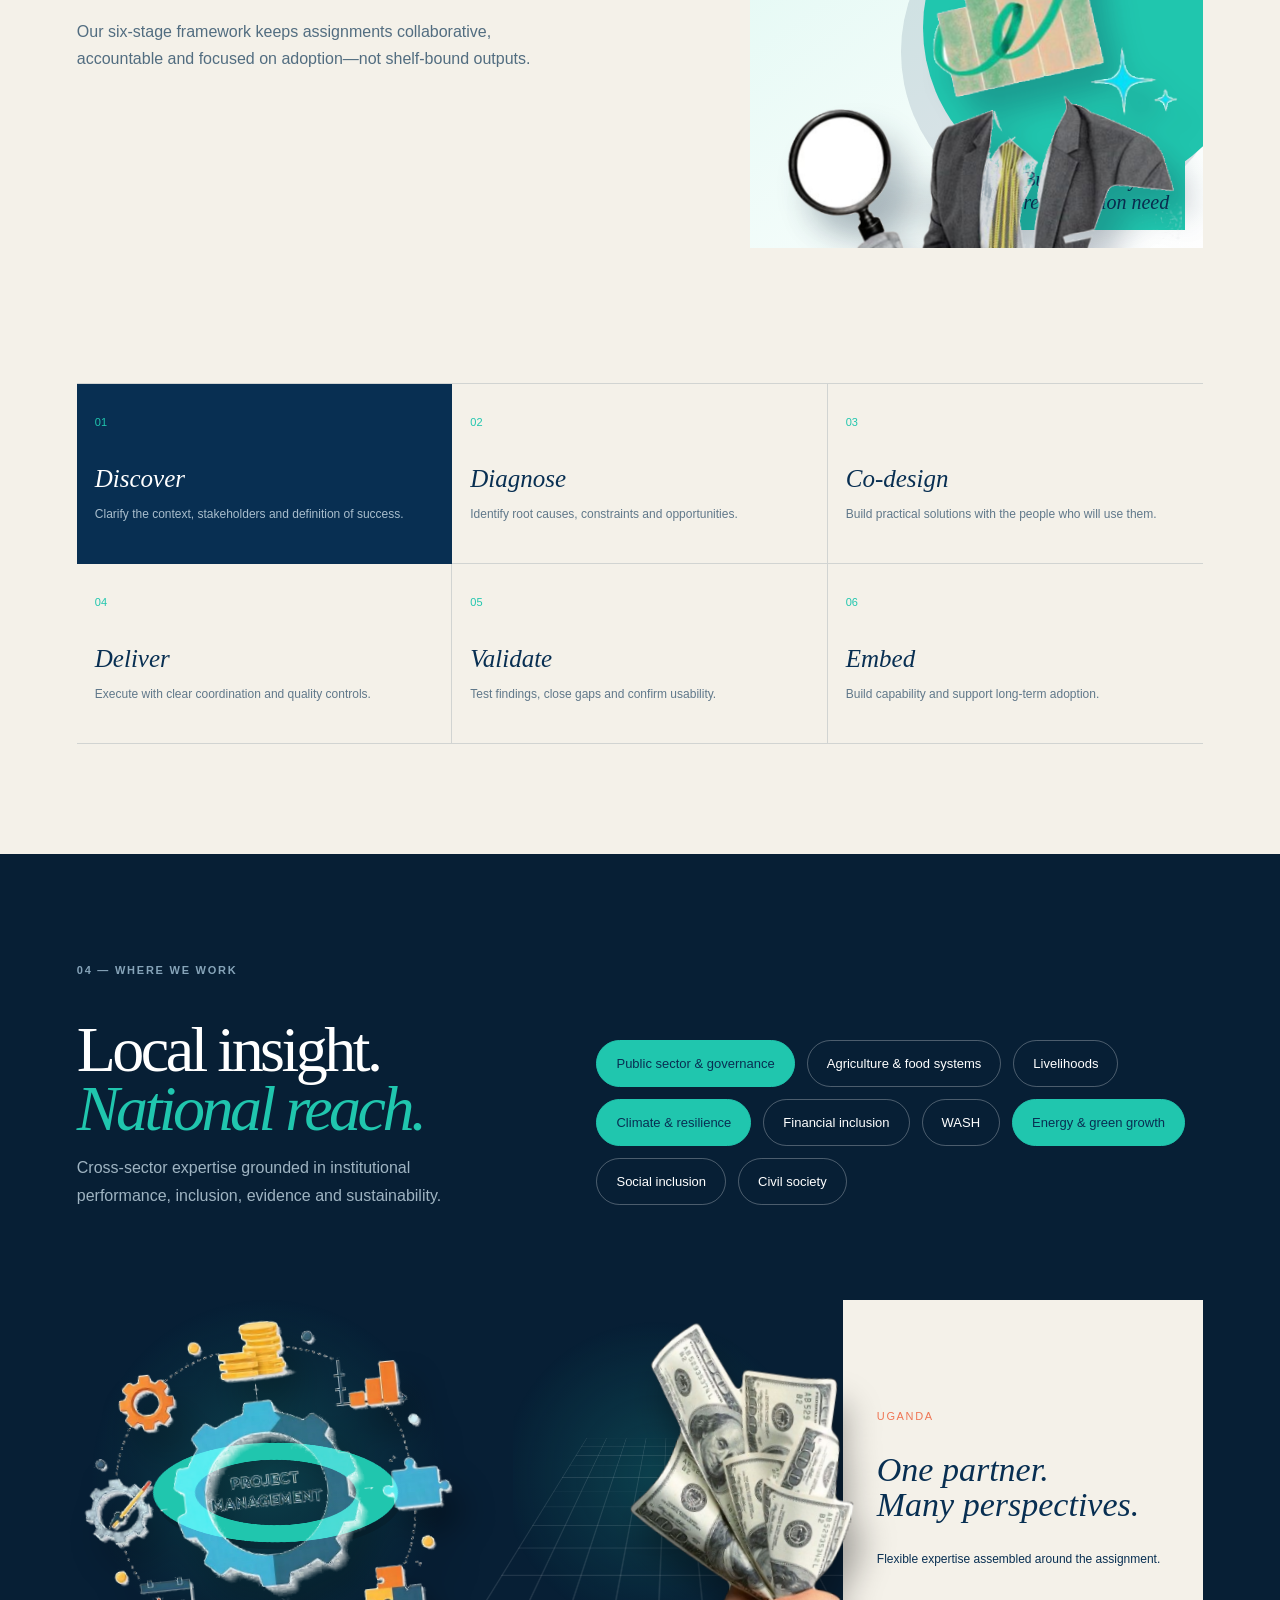
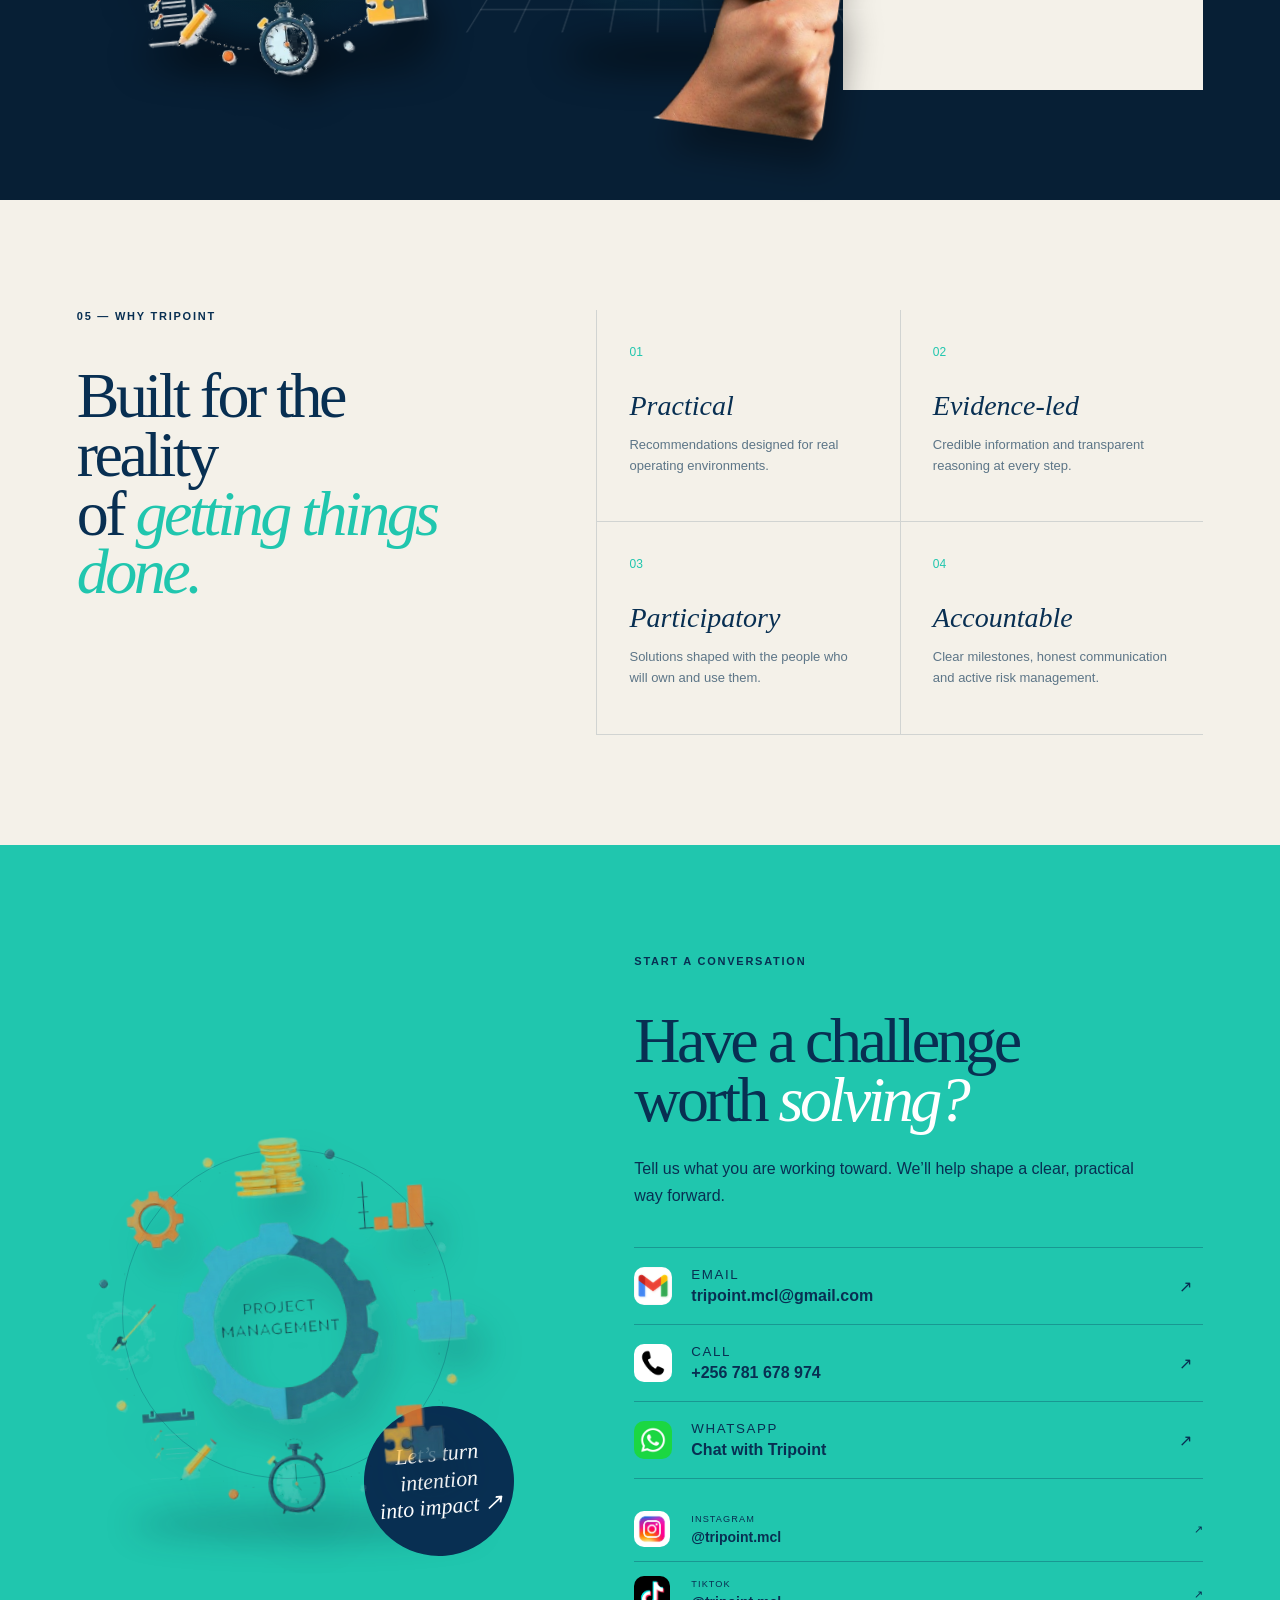
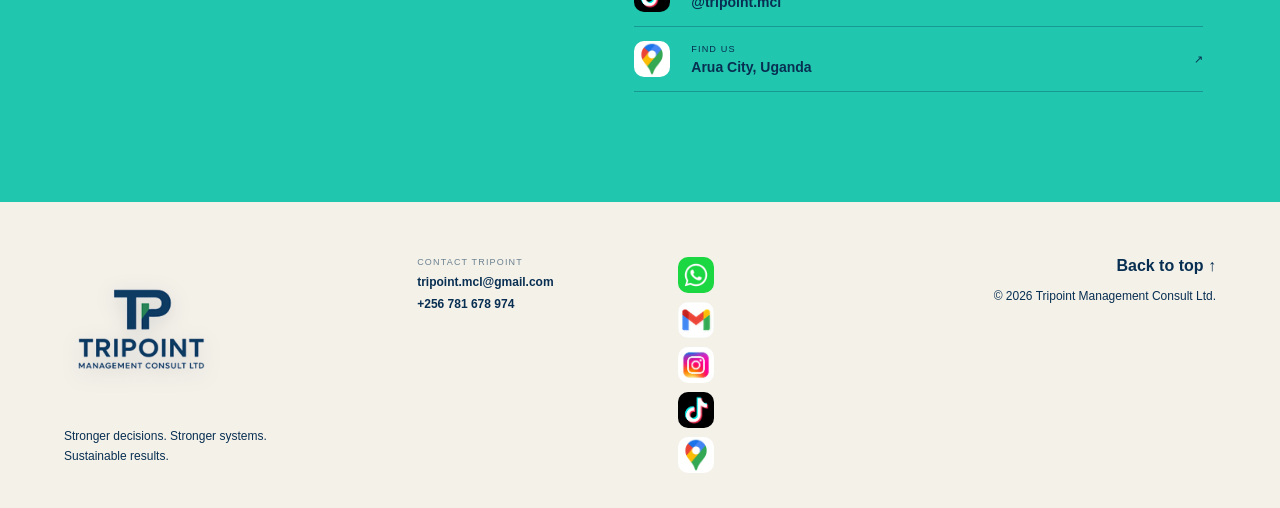
==== commit 8ecbd8e8: "Remove project artwork background" ====
--- a/index.html
+++ b/index.html
@@ -100,7 +100,7 @@
     </section>
 
     <section class="contact section" id="contact">
-      <div class="contact-art reveal"><span class="contact-ring one"></span><span class="contact-ring two"></span><img src="assets/project-management-cutout.png" alt="Project management illustration"><div class="contact-badge">Let’s turn<br>intention<br>into impact ↗</div></div>
+      <div class="contact-art reveal"><span class="contact-ring one"></span><span class="contact-ring two"></span><img src="assets/project-management-transparent.png" alt="Project management illustration"><div class="contact-badge">Let’s turn<br>intention<br>into impact ↗</div></div>
       <div class="contact-copy reveal"><div class="section-kicker">Start a conversation</div><h2>Have a challenge<br>worth <em>solving?</em></h2><p>Tell us what you are working toward. We’ll help shape a clear, practical way forward.</p><div class="contact-links icon-contact-links"><a href="mailto:tripoint.mcl@gmail.com"><img src="assets/gmail.jpg" alt=""><span><small>Email</small><strong>tripoint.mcl@gmail.com</strong></span><b>↗</b></a><a href="tel:+256781678974"><img src="assets/phone.jpg" alt=""><span><small>Call</small><strong>+256 781 678 974</strong></span><b>↗</b></a><a href="https://wa.me/256781678974" target="_blank" rel="noopener"><img src="assets/whatsapp.jpg" alt=""><span><small>WhatsApp</small><strong>Chat with Tripoint</strong></span><b>↗</b></a></div><div class="social-links contact-socials"><a href="https://www.instagram.com/" target="_blank" rel="noopener"><img src="assets/instagram.jpg" alt="Instagram"><span><small>Instagram</small><strong>@tripoint.mcl</strong></span><b>↗</b></a><a href="https://www.tiktok.com/" target="_blank" rel="noopener"><img src="assets/tiktok.jpg" alt="TikTok"><span><small>TikTok</small><strong>@tripoint.mcl</strong></span><b>↗</b></a><a href="https://www.google.com/maps/search/?api=1&query=Arua+City+Uganda" target="_blank" rel="noopener"><img src="assets/maps.jpg" alt="Google Maps"><span><small>Find us</small><strong>Arua City, Uganda</strong></span><b>↗</b></a></div></div>
     </section>
   </main>
--- a/styles.css
+++ b/styles.css
@@ -174,3 +174,6 @@
 .contact-socials a{display:grid;grid-template-columns:44px minmax(0,1fr) 24px;align-items:center;gap:13px;width:100%;padding:14px 0;border-bottom:1px solid rgba(8,47,82,.3)}
 .contact-socials a>span{display:flex;min-width:0;flex-direction:column;gap:5px}.contact-socials small{text-transform:uppercase;letter-spacing:.12em;font-weight:400}.contact-socials strong{font-size:14px;overflow-wrap:anywhere}.contact-socials b{margin-left:auto;font-weight:400}
 @media(max-width:600px){.contact-socials{width:max-content;gap:9px}.contact-socials a{display:flex;width:auto;padding:0;border-bottom:0}.contact-socials a>span,.contact-socials b{display:none}}
+
+/* Transparent project-management artwork on the section background */
+.contact-art{background:transparent}.contact-art img{object-fit:contain;mix-blend-mode:normal}
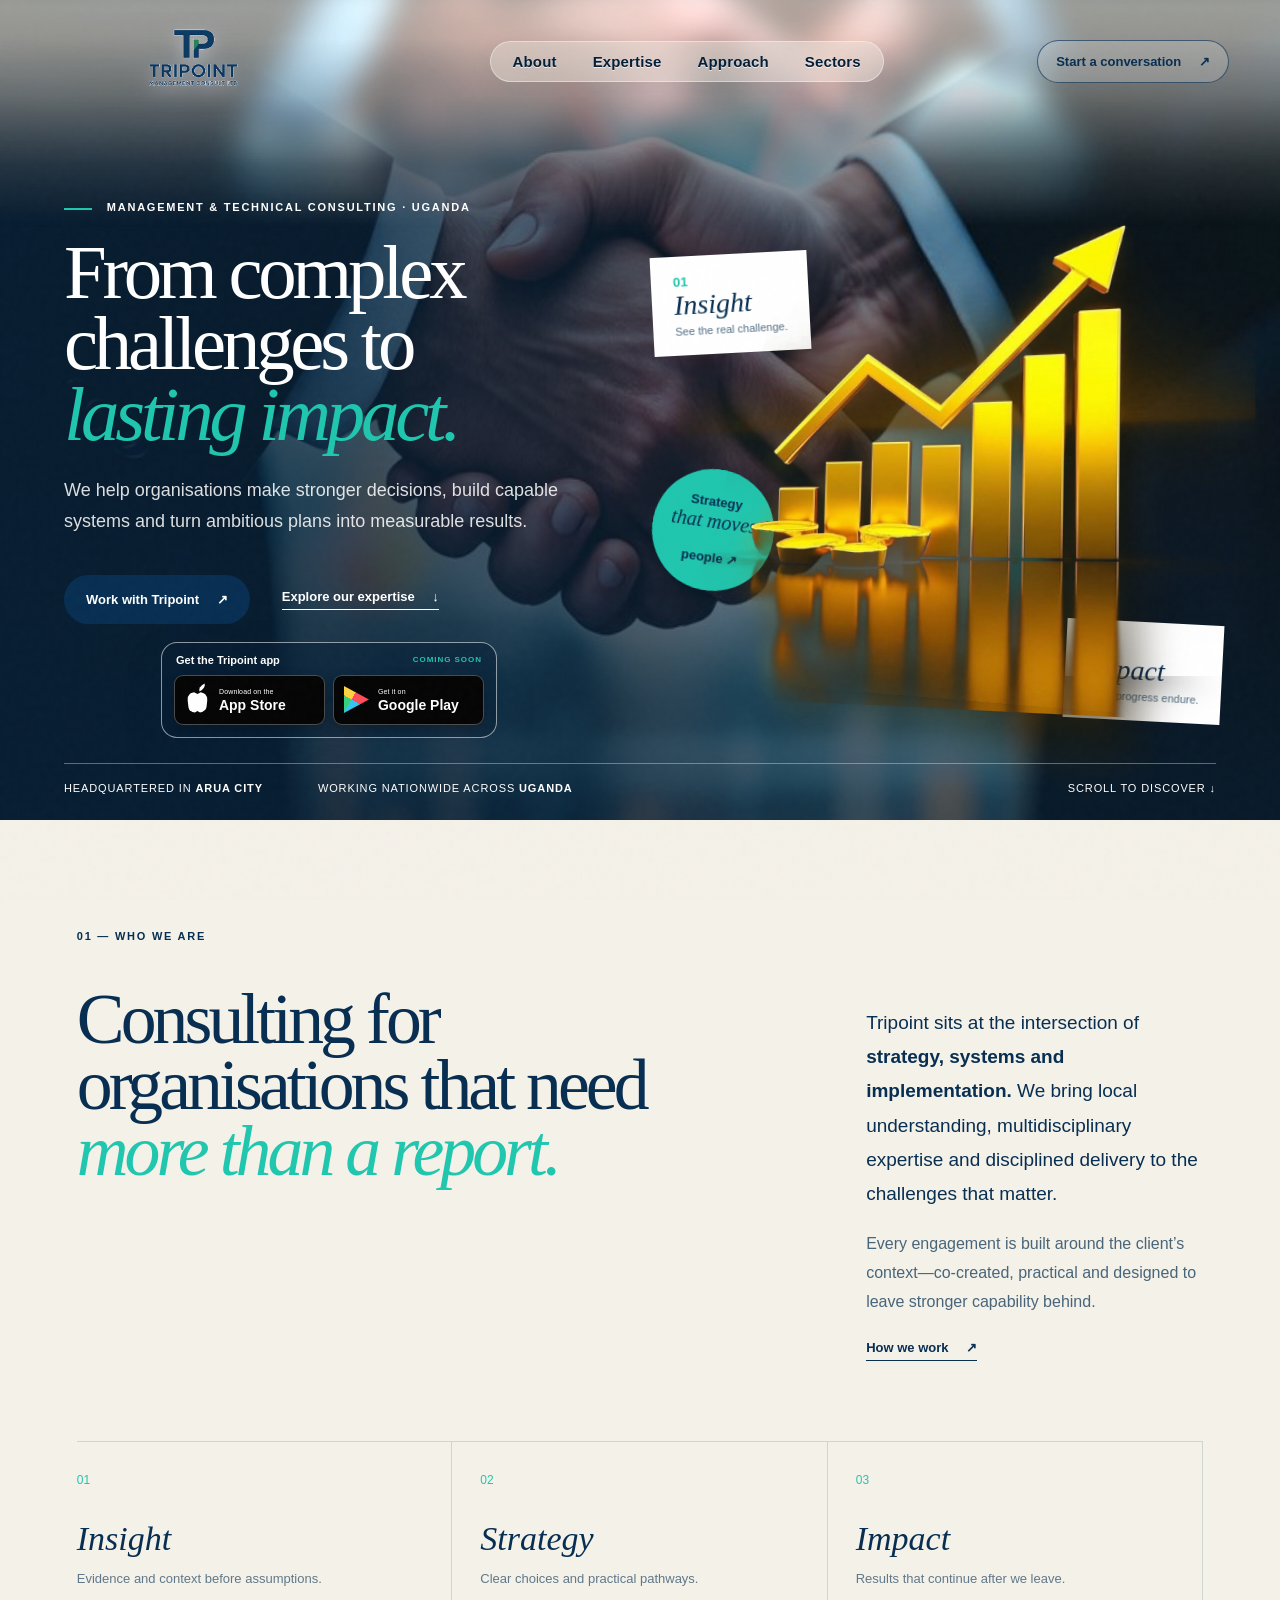
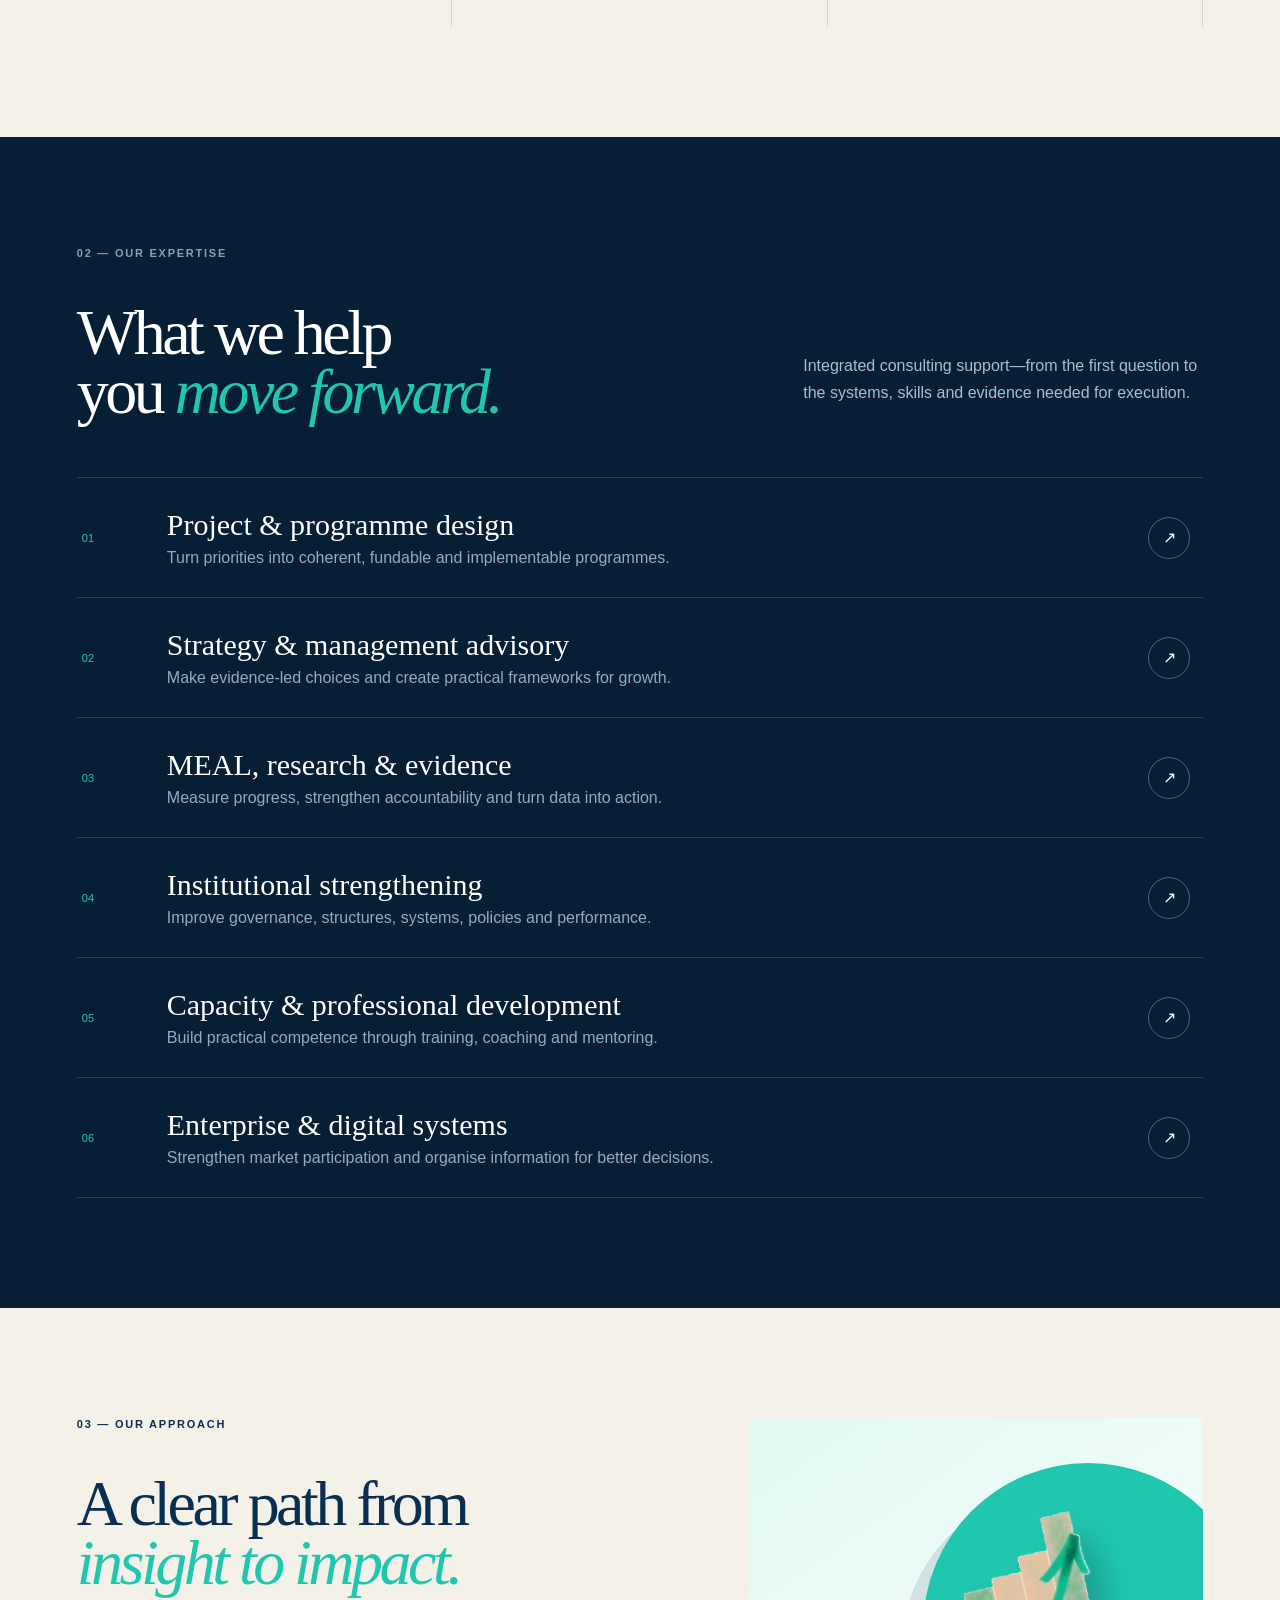
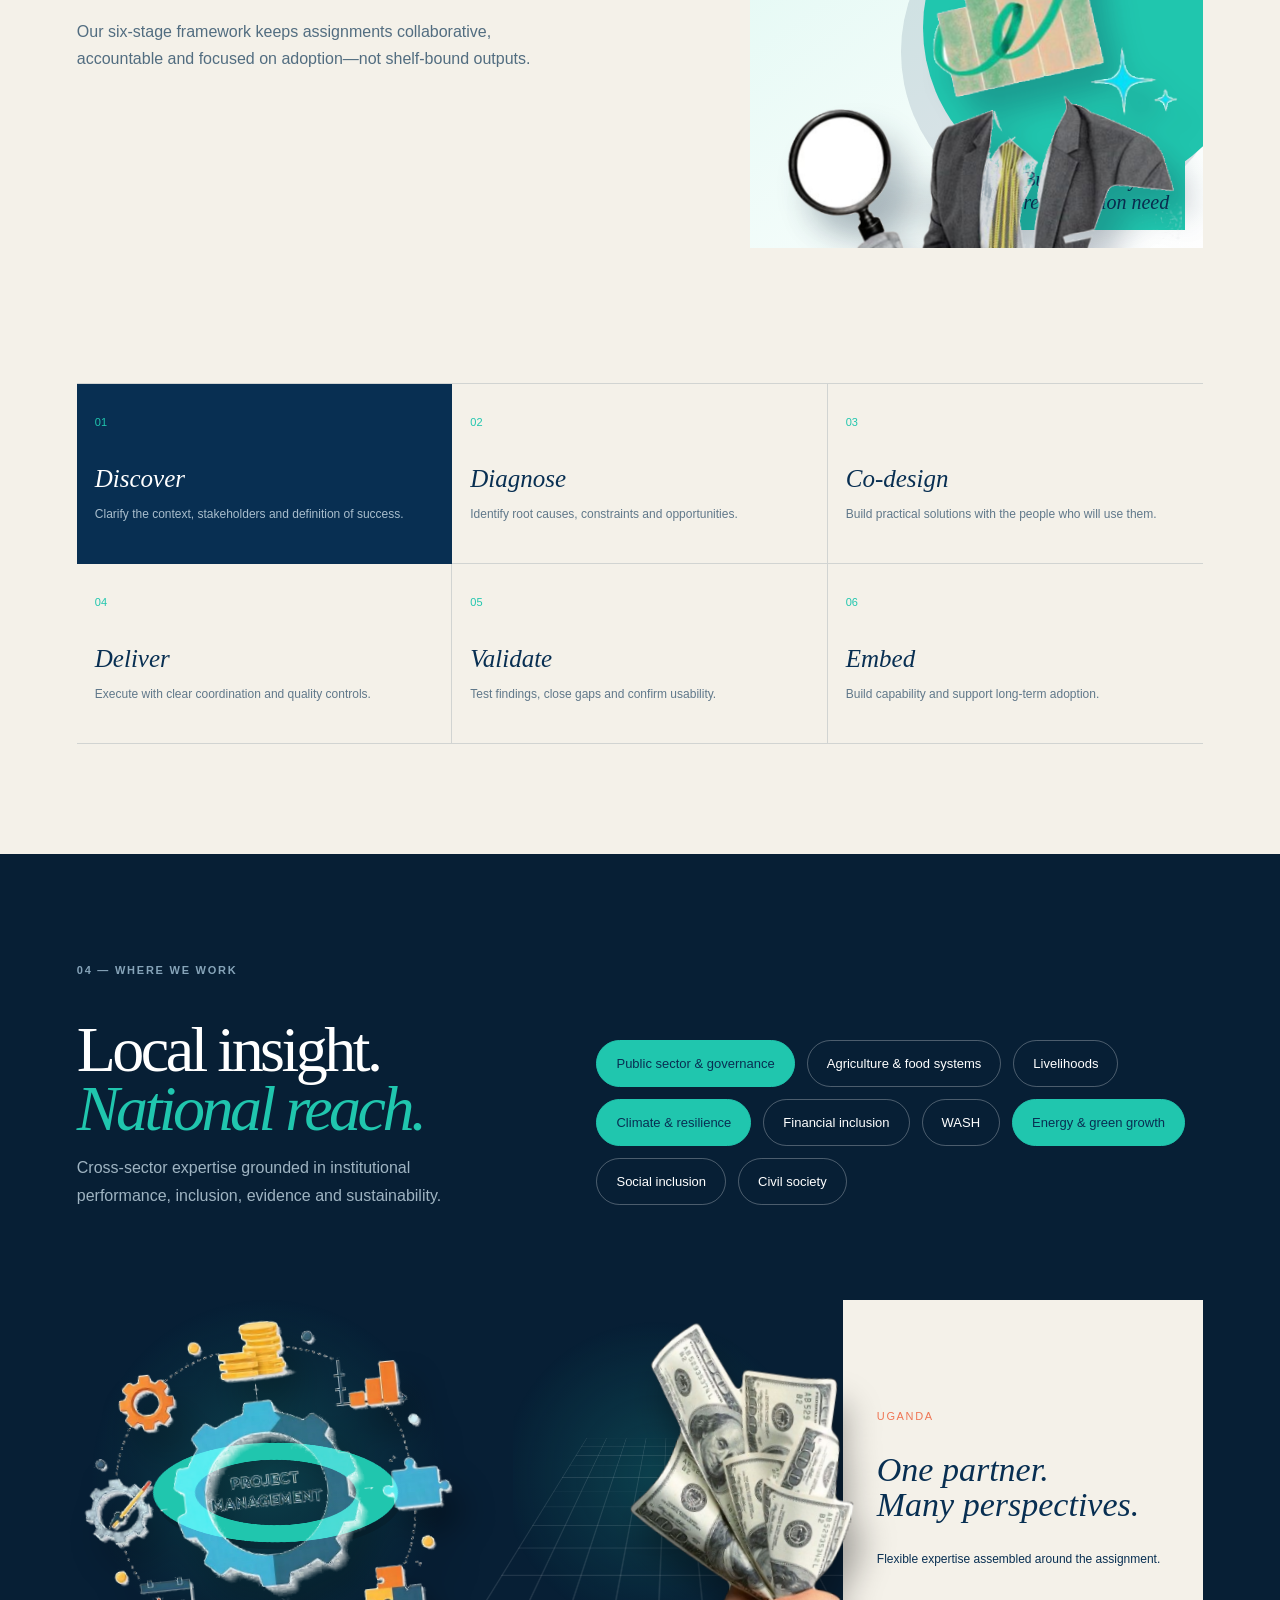
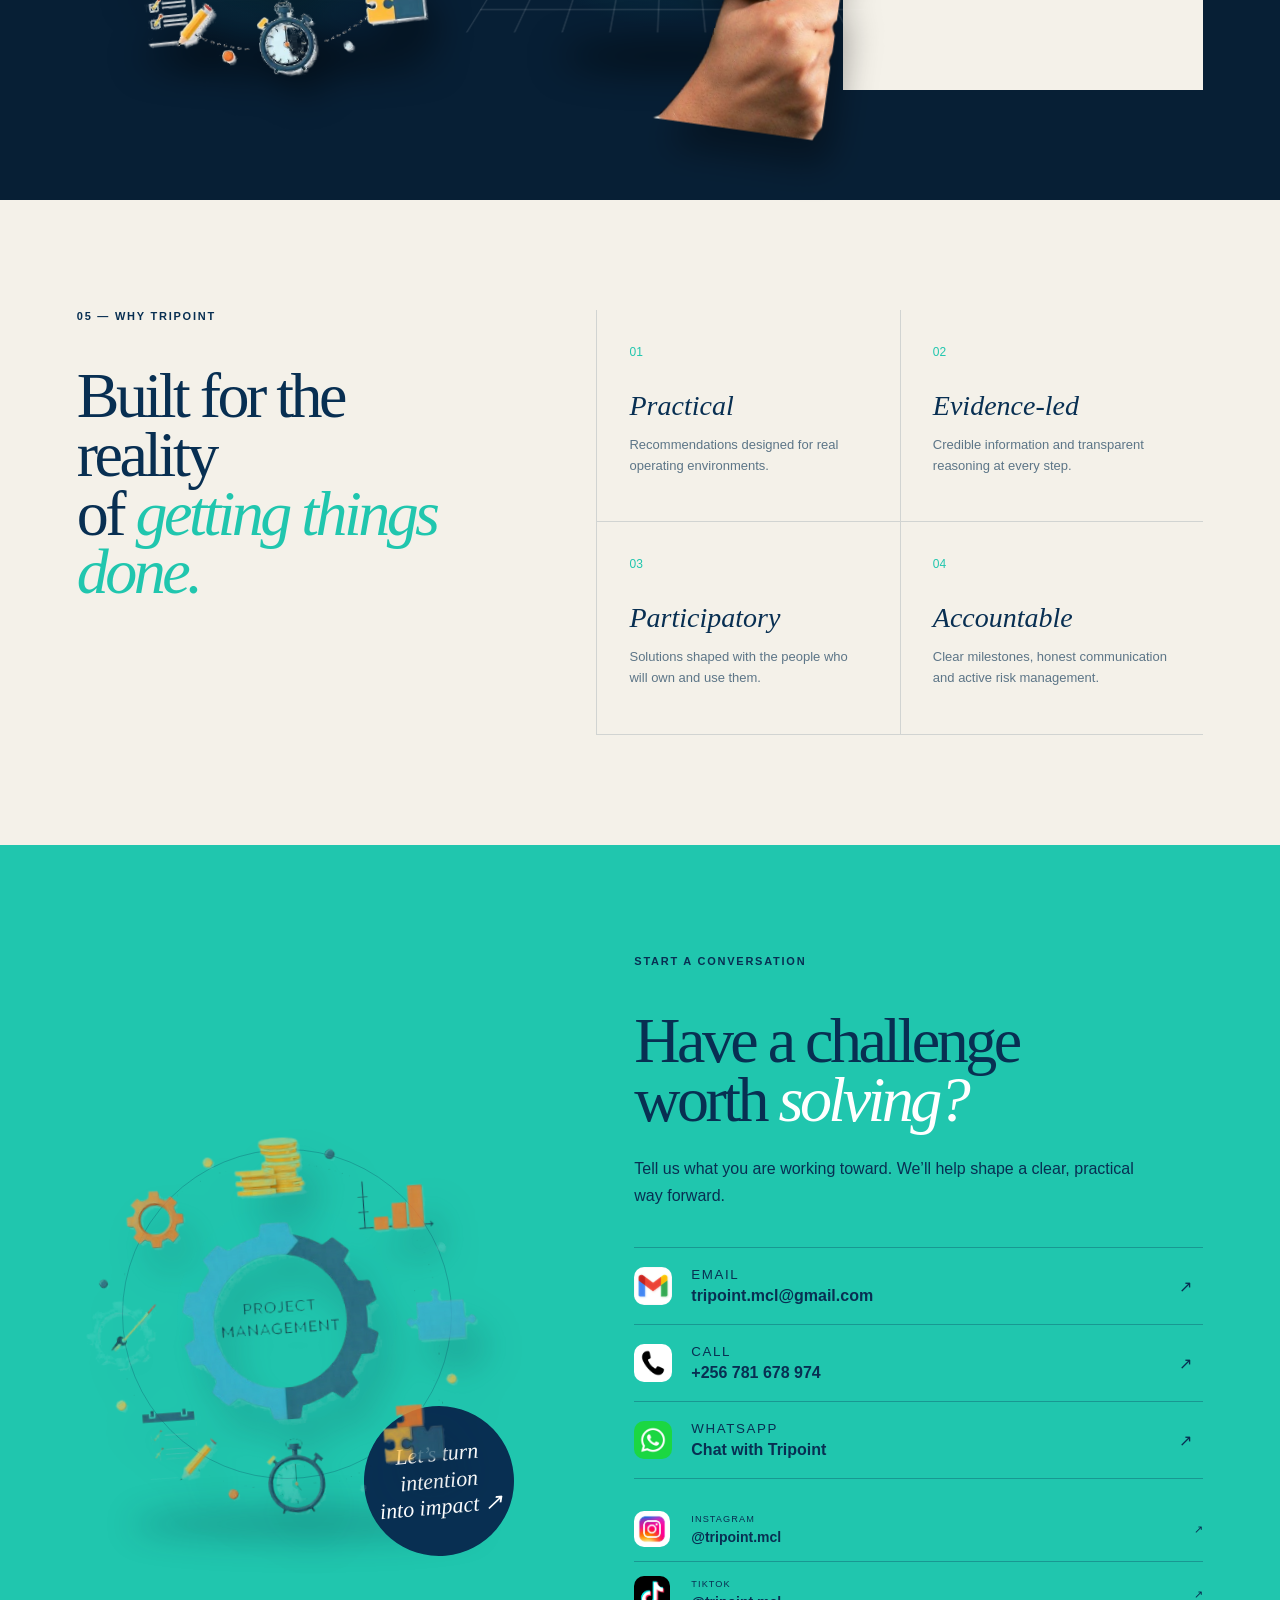
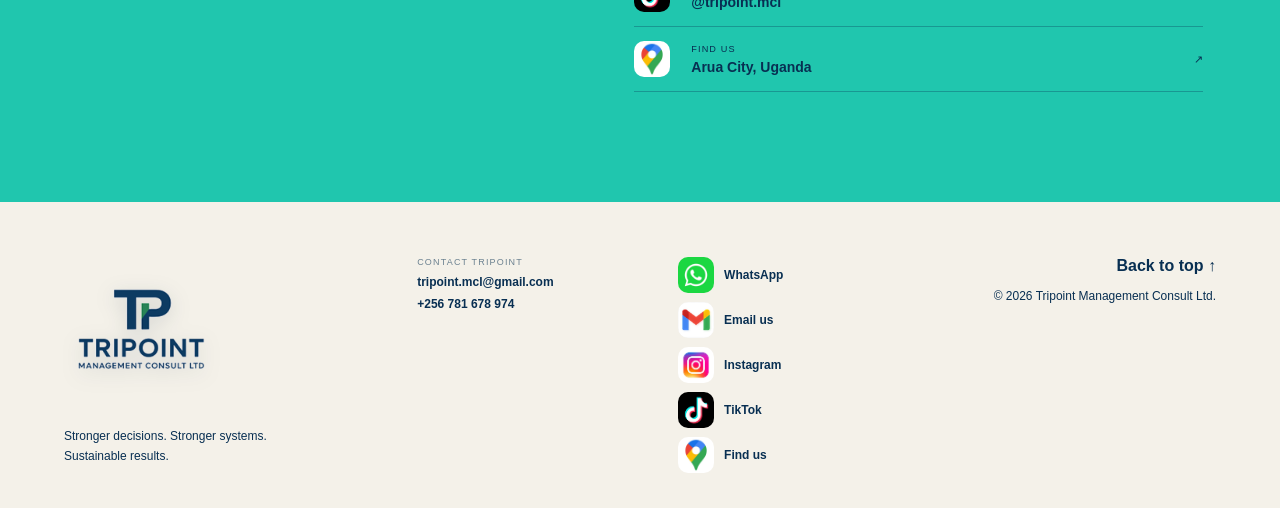
==== commit 8b85001b: "Label footer contact icons" ====
--- a/index.html
+++ b/index.html
@@ -105,6 +105,6 @@
     </section>
   </main>
 
-  <footer><div class="footer-brand"><img src="assets/tripoint-logo-transparent.png" alt="Tripoint"><p>Stronger decisions. Stronger systems.<br>Sustainable results.</p></div><div class="footer-contact"><small>Contact Tripoint</small><a href="mailto:tripoint.mcl@gmail.com">tripoint.mcl@gmail.com</a><a href="tel:+256781678974">+256 781 678 974</a></div><div class="social-links footer-socials"><a href="https://wa.me/256781678974" target="_blank" rel="noopener"><img src="assets/whatsapp.jpg" alt="WhatsApp"></a><a href="mailto:tripoint.mcl@gmail.com"><img src="assets/gmail.jpg" alt="Gmail"></a><a href="https://www.instagram.com/" target="_blank" rel="noopener"><img src="assets/instagram.jpg" alt="Instagram"></a><a href="https://www.tiktok.com/" target="_blank" rel="noopener"><img src="assets/tiktok.jpg" alt="TikTok"></a><a href="https://www.google.com/maps/search/?api=1&query=Arua+City+Uganda" target="_blank" rel="noopener"><img src="assets/maps.jpg" alt="Google Maps"></a></div><div class="footer-end"><a href="#top">Back to top ↑</a><p>© <span id="year"></span> Tripoint Management Consult Ltd.</p></div></footer>
+  <footer><div class="footer-brand"><img src="assets/tripoint-logo-transparent.png" alt="Tripoint"><p>Stronger decisions. Stronger systems.<br>Sustainable results.</p></div><div class="footer-contact"><small>Contact Tripoint</small><a href="mailto:tripoint.mcl@gmail.com">tripoint.mcl@gmail.com</a><a href="tel:+256781678974">+256 781 678 974</a></div><div class="social-links footer-socials"><a href="https://wa.me/256781678974" target="_blank" rel="noopener"><img src="assets/whatsapp.jpg" alt="WhatsApp"><span>WhatsApp</span></a><a href="mailto:tripoint.mcl@gmail.com"><img src="assets/gmail.jpg" alt="Gmail"><span>Email us</span></a><a href="https://www.instagram.com/" target="_blank" rel="noopener"><img src="assets/instagram.jpg" alt="Instagram"><span>Instagram</span></a><a href="https://www.tiktok.com/" target="_blank" rel="noopener"><img src="assets/tiktok.jpg" alt="TikTok"><span>TikTok</span></a><a href="https://www.google.com/maps/search/?api=1&query=Arua+City+Uganda" target="_blank" rel="noopener"><img src="assets/maps.jpg" alt="Google Maps"><span>Find us</span></a></div><div class="footer-end"><a href="#top">Back to top ↑</a><p>© <span id="year"></span> Tripoint Management Consult Ltd.</p></div></footer>
 </body>
 </html>
--- a/styles.css
+++ b/styles.css
@@ -177,3 +177,7 @@
 
 /* Transparent project-management artwork on the section background */
 .contact-art{background:transparent}.contact-art img{object-fit:contain;mix-blend-mode:normal}
+
+/* Label footer platform icons on larger screens */
+.footer-socials a{gap:10px;font-size:12px;font-weight:700;white-space:nowrap}.footer-socials a span{display:inline-block}
+@media(max-width:600px){.footer-socials a span{display:none}}
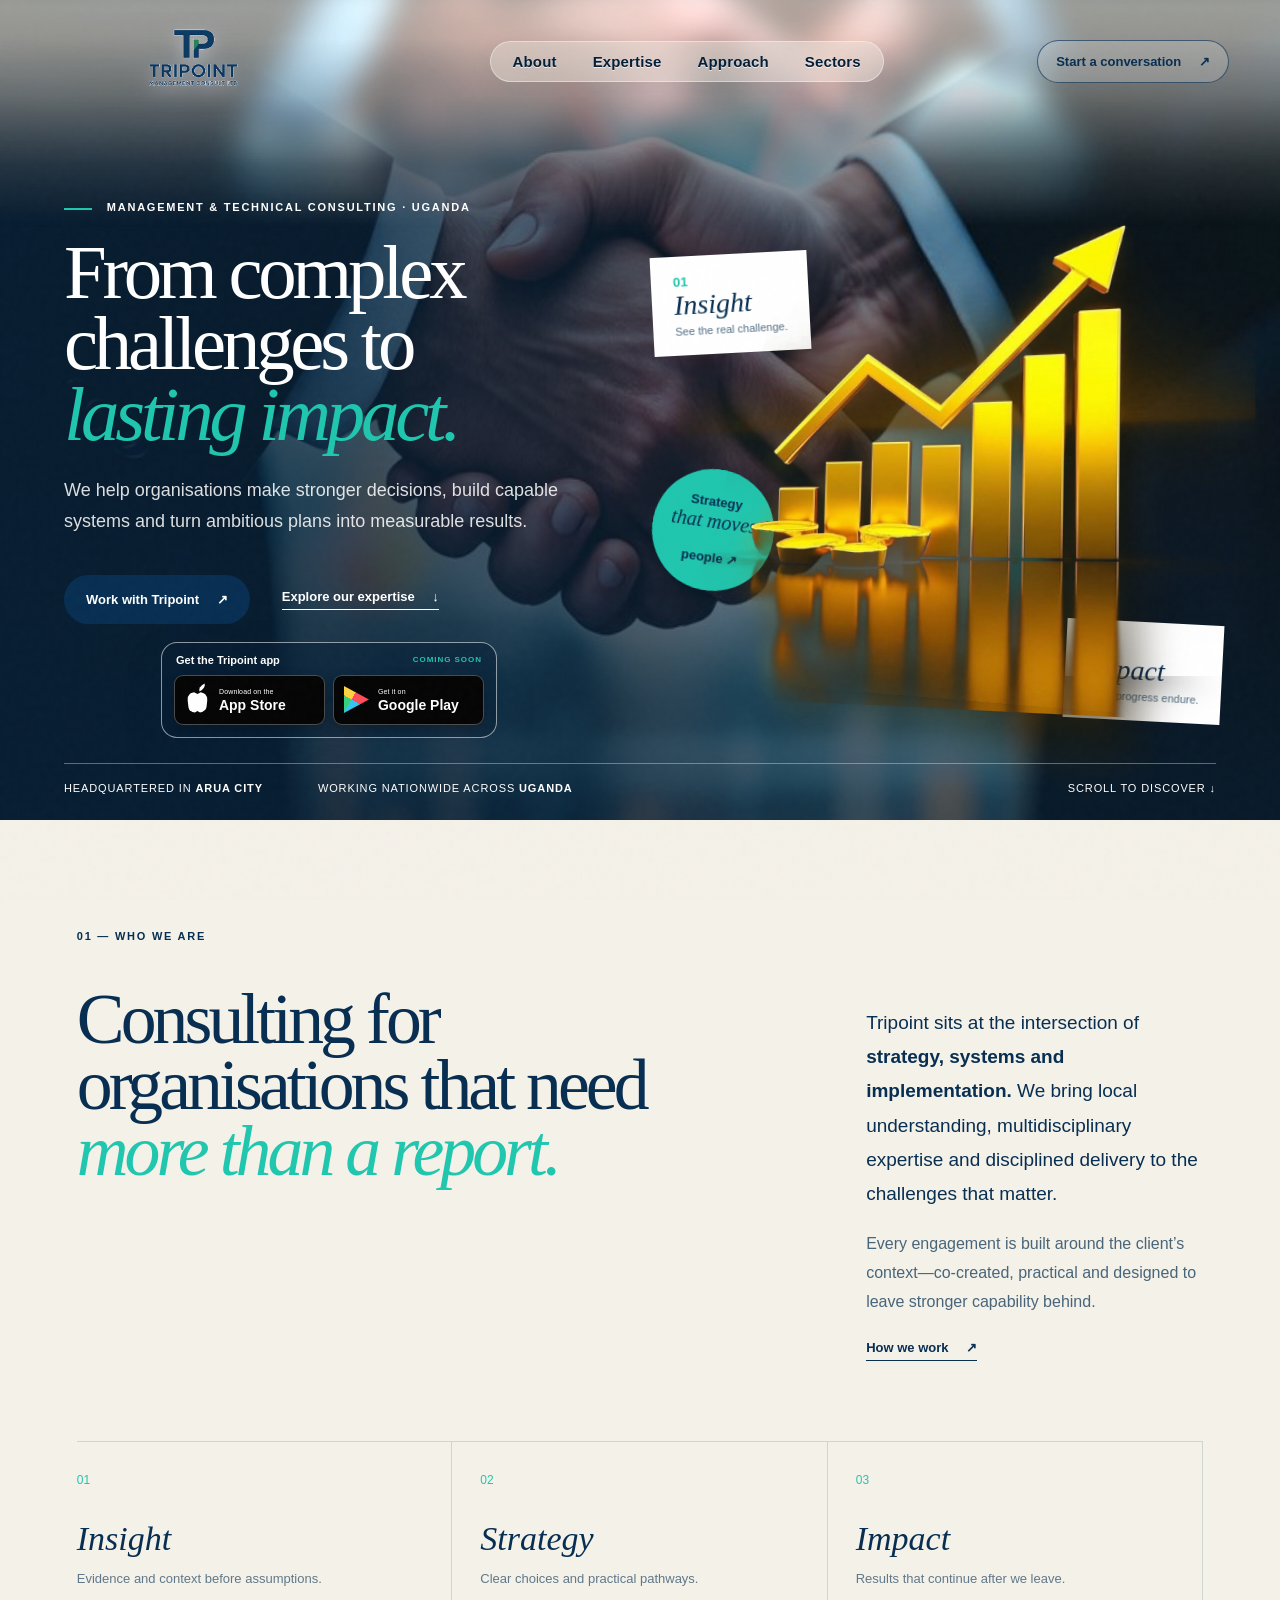
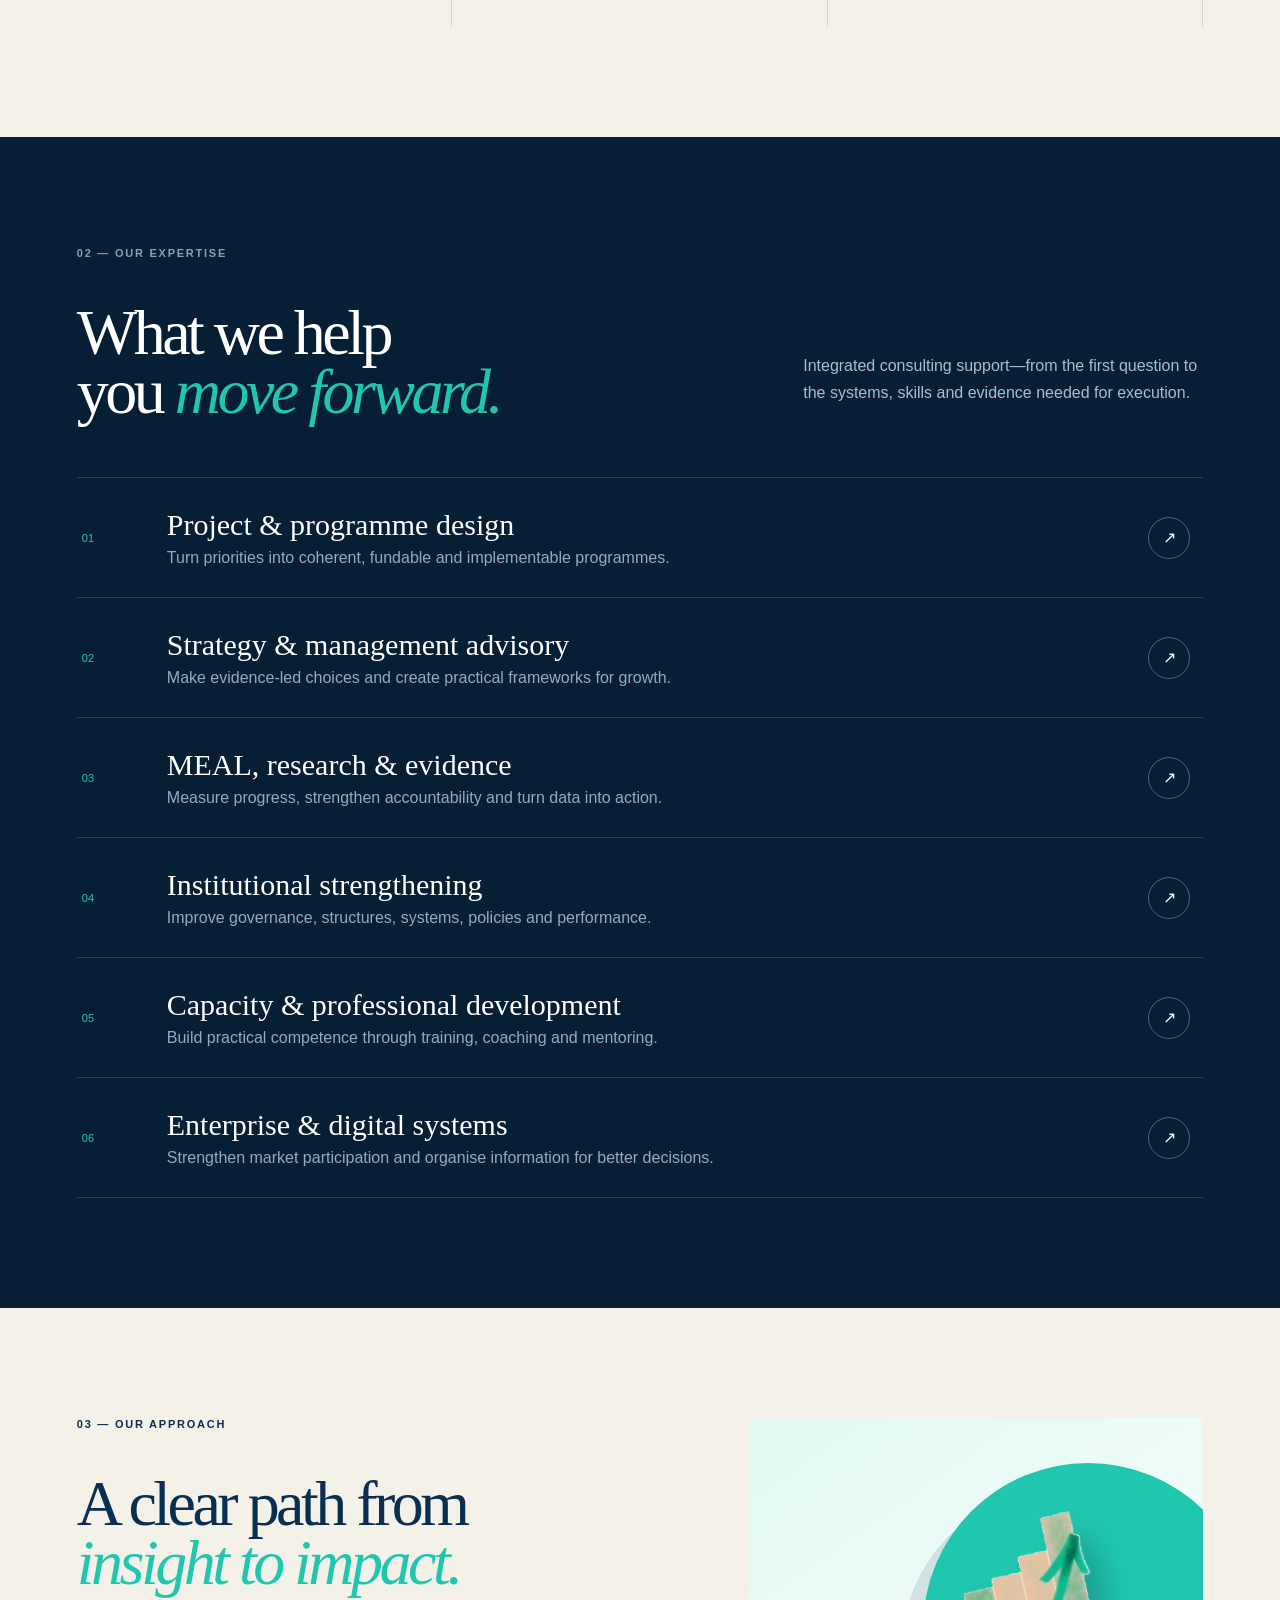
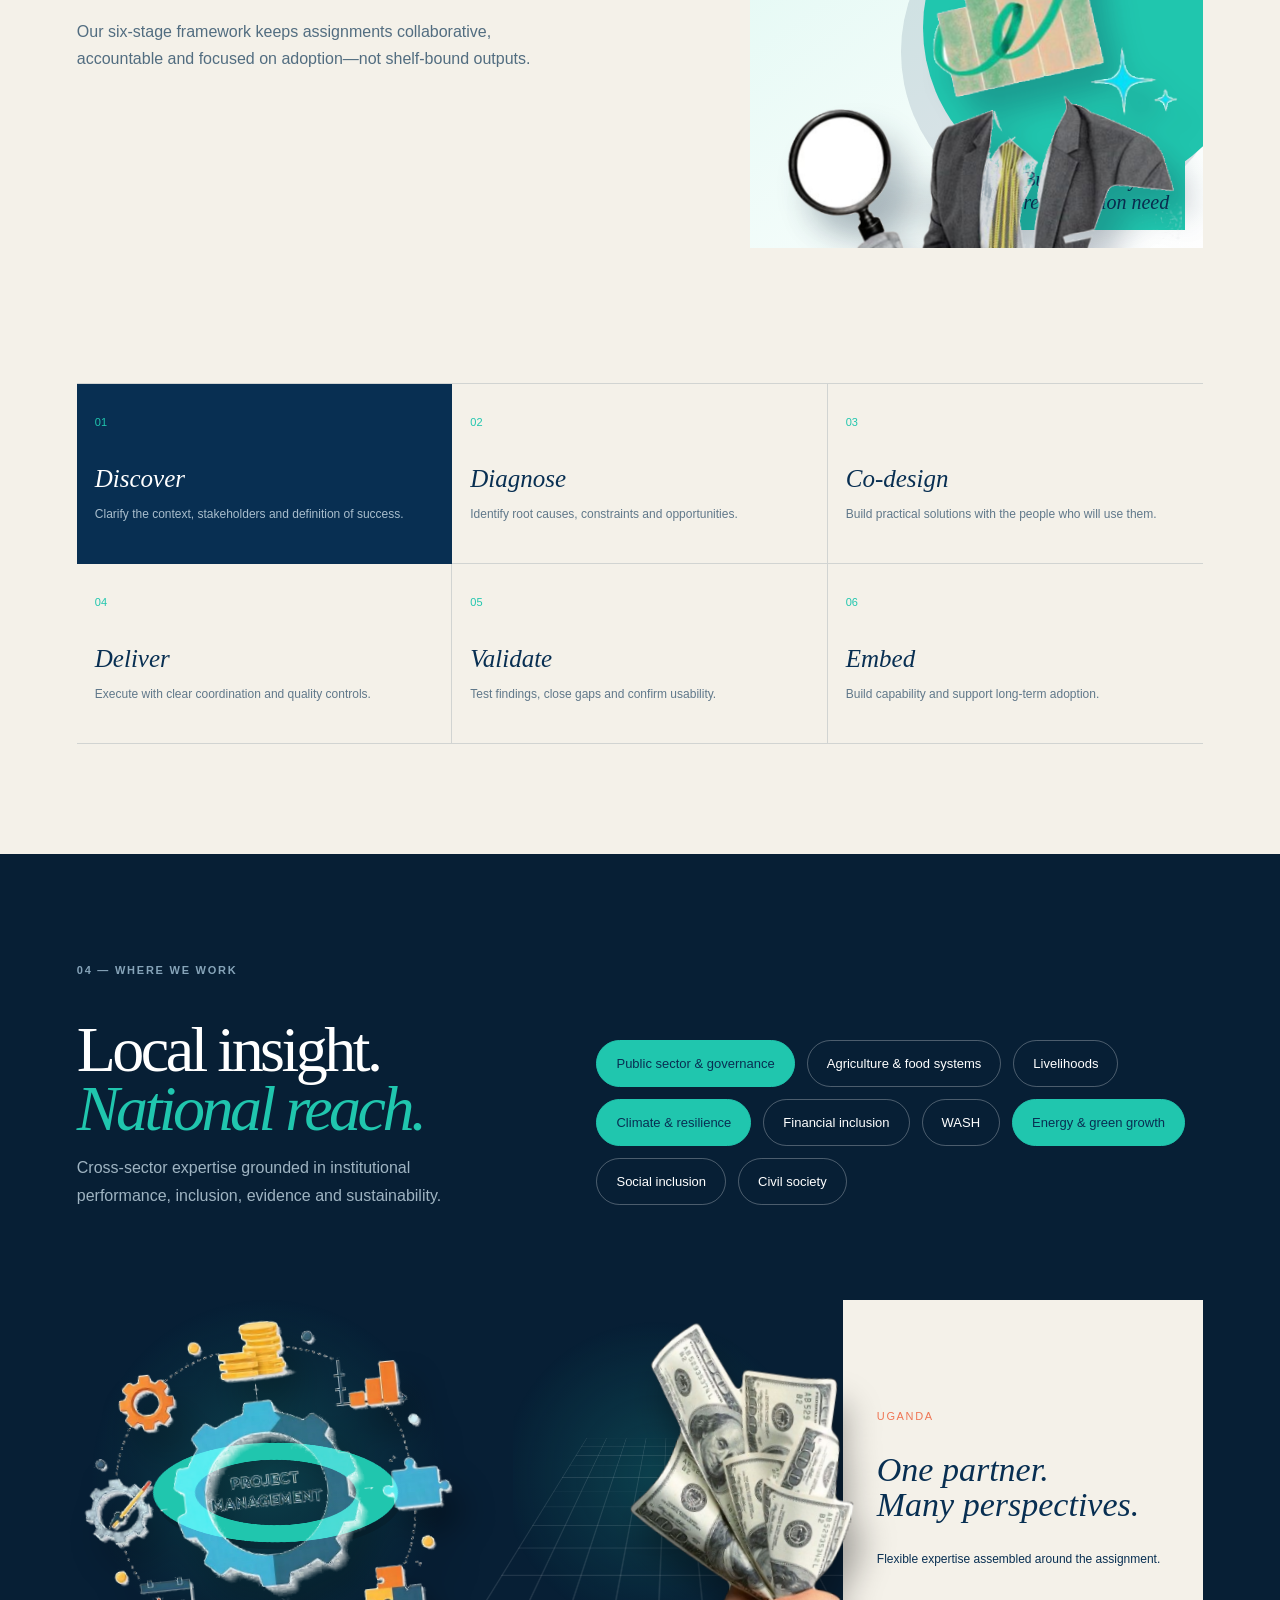
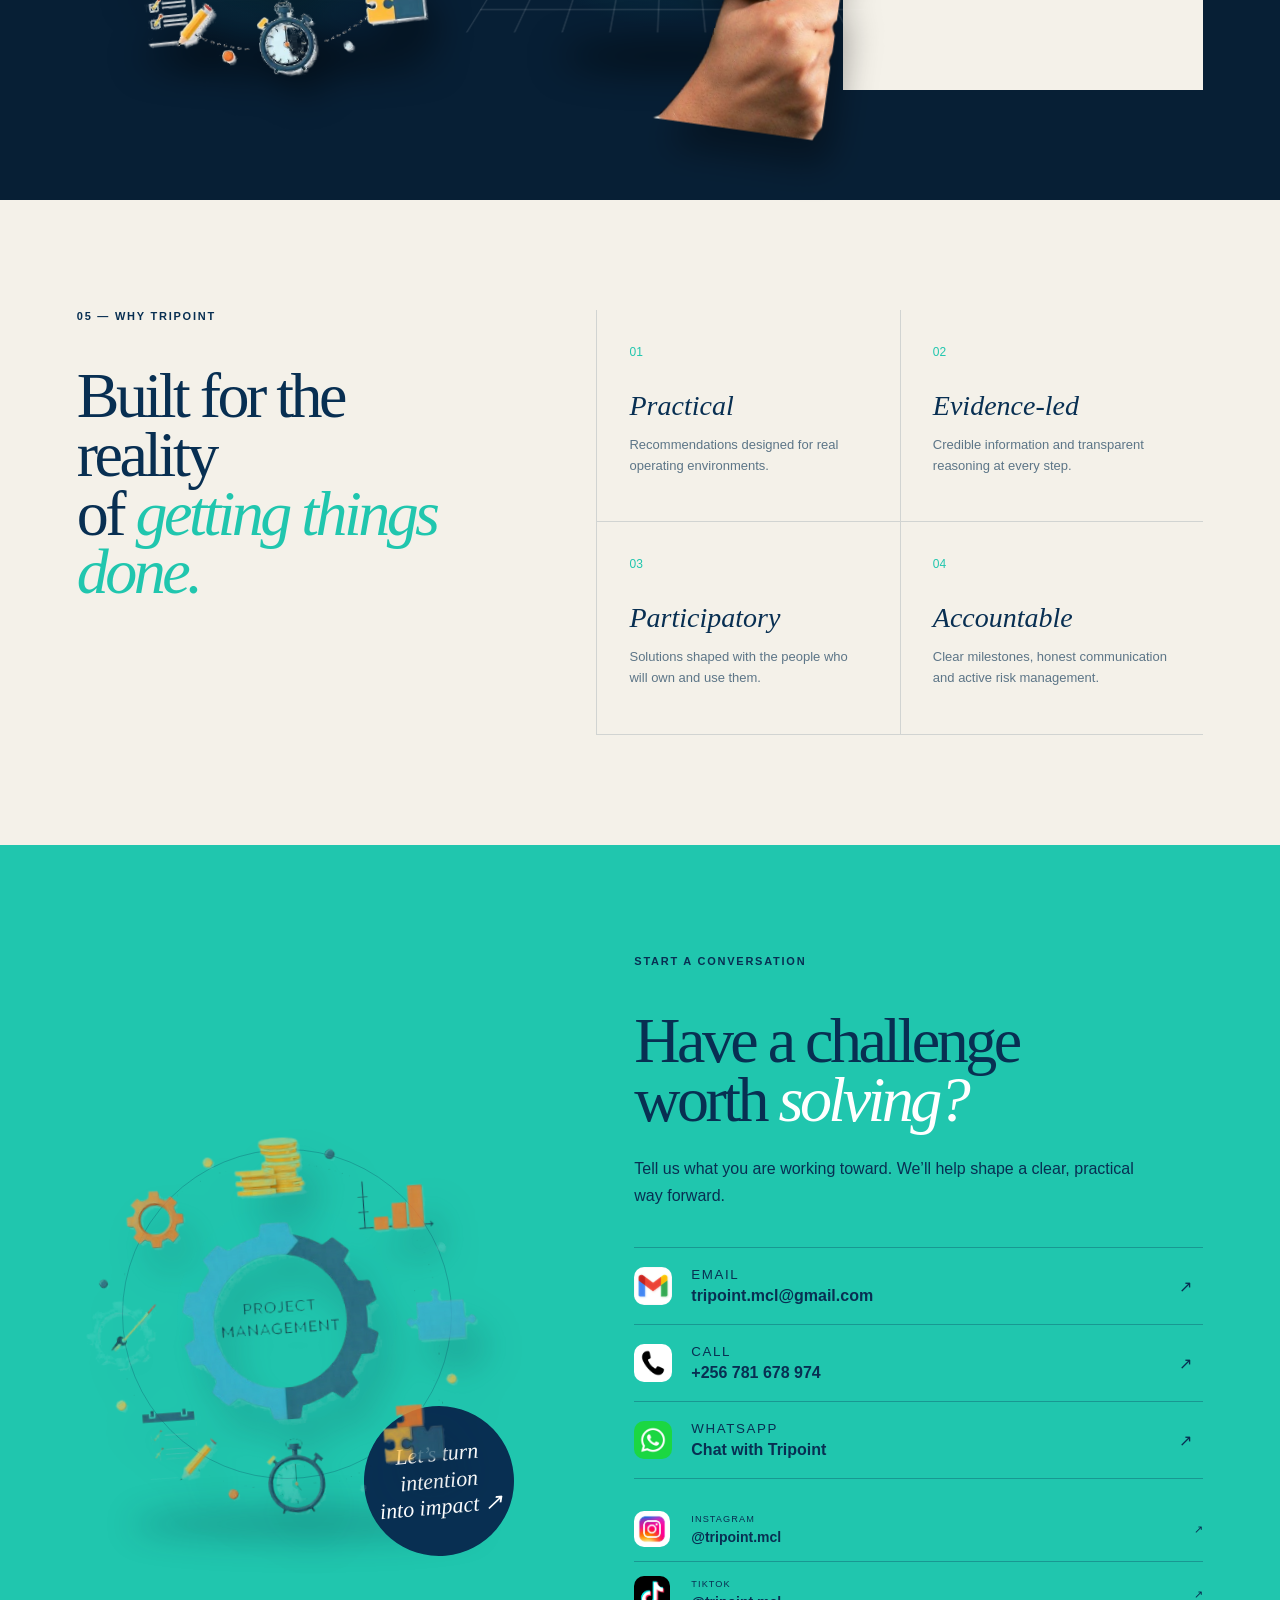
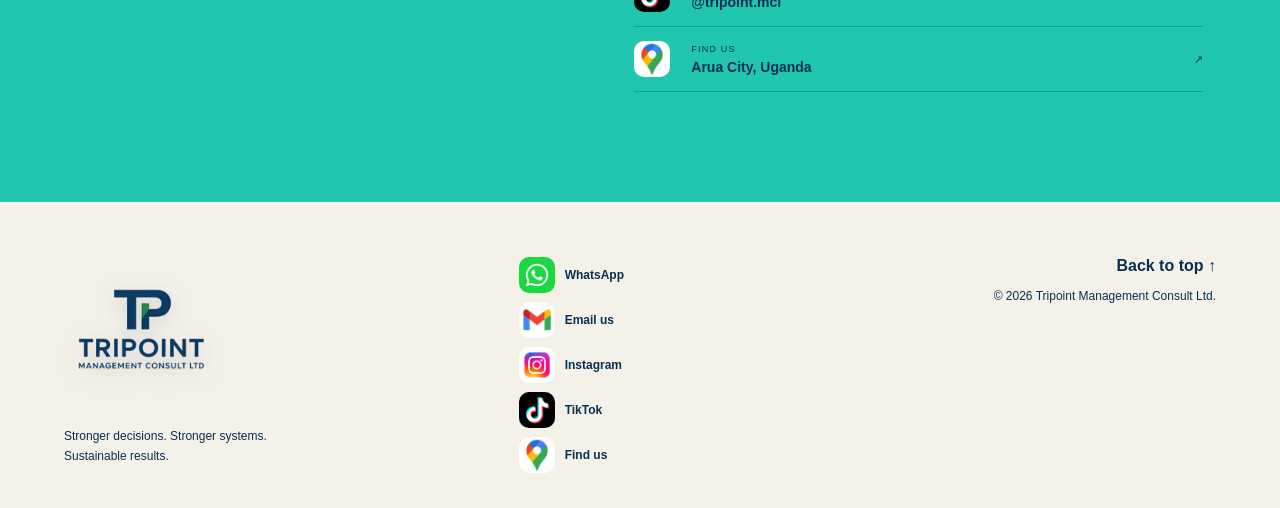
==== commit efe1817d: "Remove duplicate footer contact block" ====
--- a/index.html
+++ b/index.html
@@ -105,6 +105,6 @@
     </section>
   </main>
 
-  <footer><div class="footer-brand"><img src="assets/tripoint-logo-transparent.png" alt="Tripoint"><p>Stronger decisions. Stronger systems.<br>Sustainable results.</p></div><div class="footer-contact"><small>Contact Tripoint</small><a href="mailto:tripoint.mcl@gmail.com">tripoint.mcl@gmail.com</a><a href="tel:+256781678974">+256 781 678 974</a></div><div class="social-links footer-socials"><a href="https://wa.me/256781678974" target="_blank" rel="noopener"><img src="assets/whatsapp.jpg" alt="WhatsApp"><span>WhatsApp</span></a><a href="mailto:tripoint.mcl@gmail.com"><img src="assets/gmail.jpg" alt="Gmail"><span>Email us</span></a><a href="https://www.instagram.com/" target="_blank" rel="noopener"><img src="assets/instagram.jpg" alt="Instagram"><span>Instagram</span></a><a href="https://www.tiktok.com/" target="_blank" rel="noopener"><img src="assets/tiktok.jpg" alt="TikTok"><span>TikTok</span></a><a href="https://www.google.com/maps/search/?api=1&query=Arua+City+Uganda" target="_blank" rel="noopener"><img src="assets/maps.jpg" alt="Google Maps"><span>Find us</span></a></div><div class="footer-end"><a href="#top">Back to top ↑</a><p>© <span id="year"></span> Tripoint Management Consult Ltd.</p></div></footer>
+  <footer><div class="footer-brand"><img src="assets/tripoint-logo-transparent.png" alt="Tripoint"><p>Stronger decisions. Stronger systems.<br>Sustainable results.</p></div><div class="social-links footer-socials"><a href="https://wa.me/256781678974" target="_blank" rel="noopener"><img src="assets/whatsapp.jpg" alt="WhatsApp"><span>WhatsApp</span></a><a href="mailto:tripoint.mcl@gmail.com"><img src="assets/gmail.jpg" alt="Gmail"><span>Email us</span></a><a href="https://www.instagram.com/" target="_blank" rel="noopener"><img src="assets/instagram.jpg" alt="Instagram"><span>Instagram</span></a><a href="https://www.tiktok.com/" target="_blank" rel="noopener"><img src="assets/tiktok.jpg" alt="TikTok"><span>TikTok</span></a><a href="https://www.google.com/maps/search/?api=1&query=Arua+City+Uganda" target="_blank" rel="noopener"><img src="assets/maps.jpg" alt="Google Maps"><span>Find us</span></a></div><div class="footer-end"><a class="back-to-top" href="#top">Back to top ↑</a><p>© <span id="year"></span> Tripoint Management Consult Ltd.</p></div></footer>
 </body>
 </html>
--- a/styles.css
+++ b/styles.css
@@ -181,3 +181,8 @@
 /* Label footer platform icons on larger screens */
 .footer-socials a{gap:10px;font-size:12px;font-weight:700;white-space:nowrap}.footer-socials a span{display:inline-block}
 @media(max-width:600px){.footer-socials a span{display:none}}
+
+/* Three-column homepage footer after removing duplicate contact block */
+footer:not(.simple-footer){grid-template-columns:1.4fr 1fr 1.2fr}
+@media(max-width:900px){footer:not(.simple-footer){grid-template-columns:1fr 1fr}.footer-end{grid-column:1/-1}}
+@media(max-width:600px){footer:not(.simple-footer){grid-template-columns:1fr}.footer-end{grid-column:auto}}
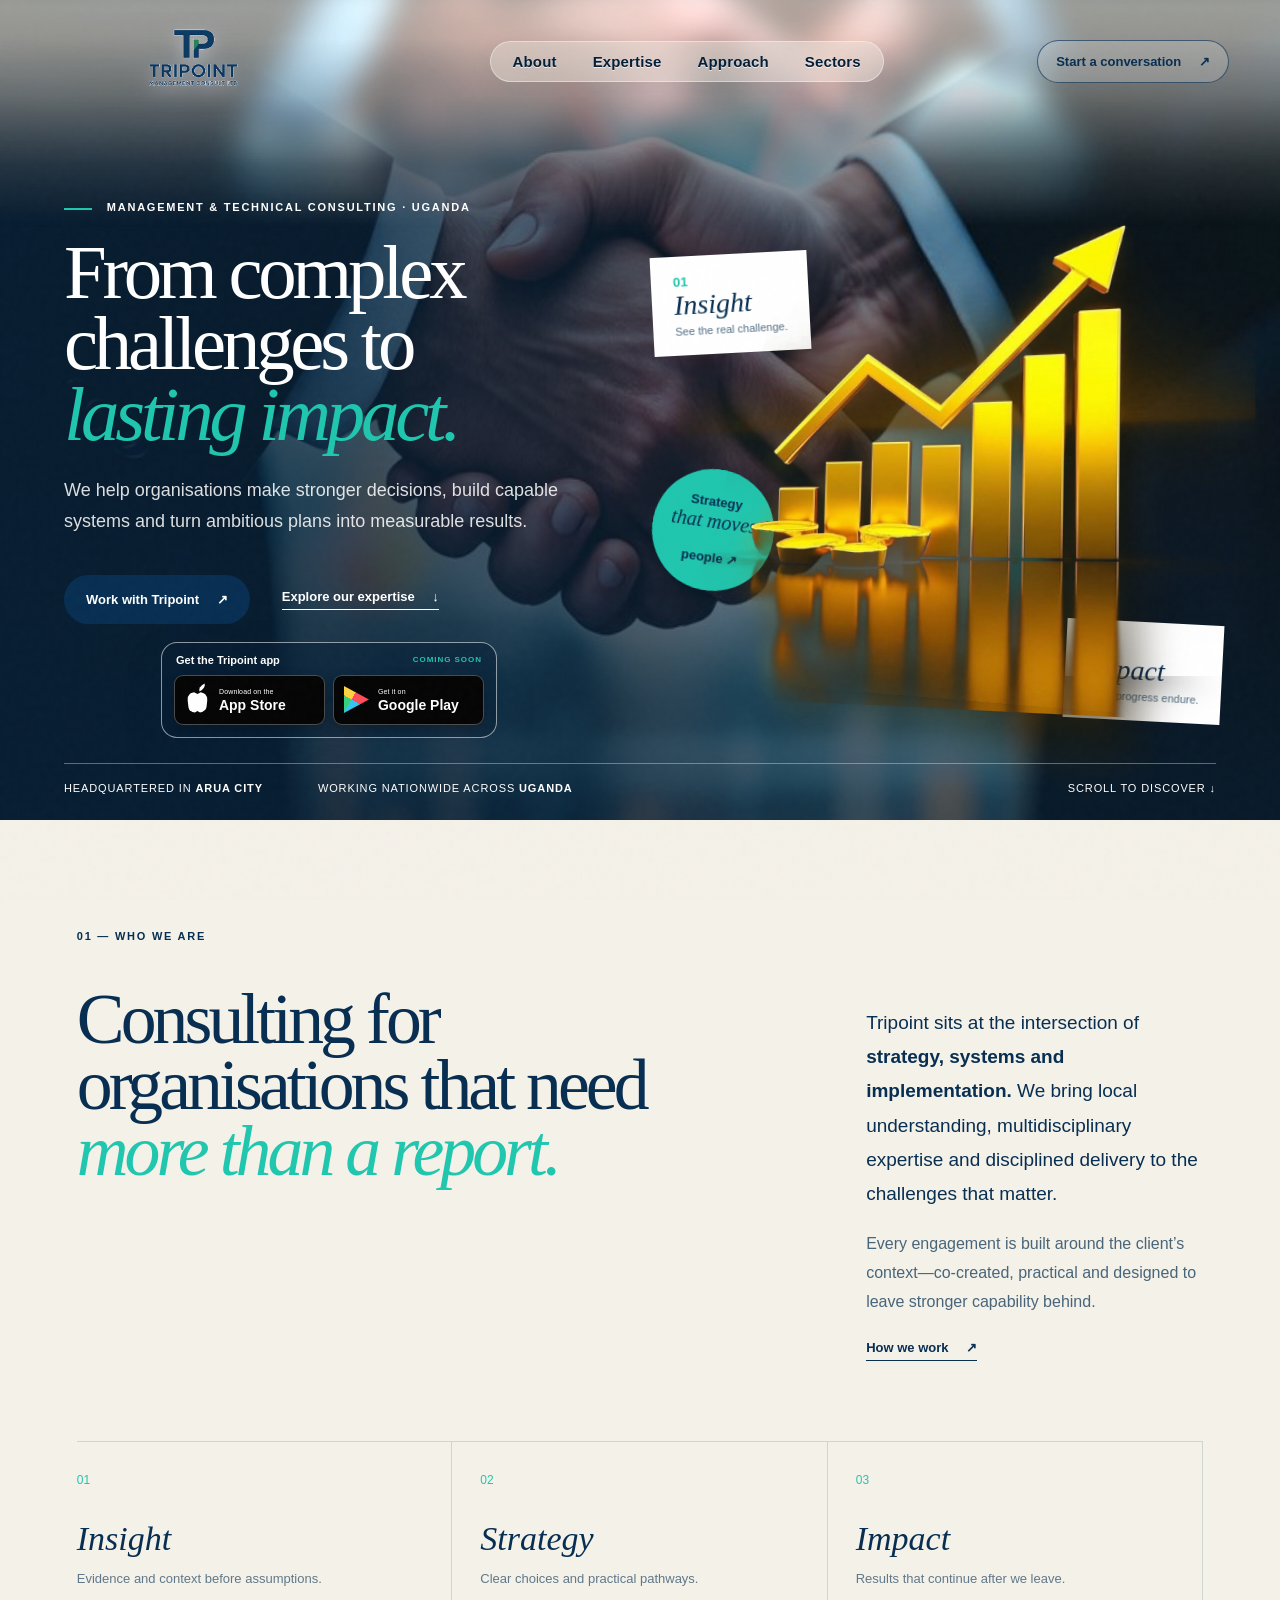
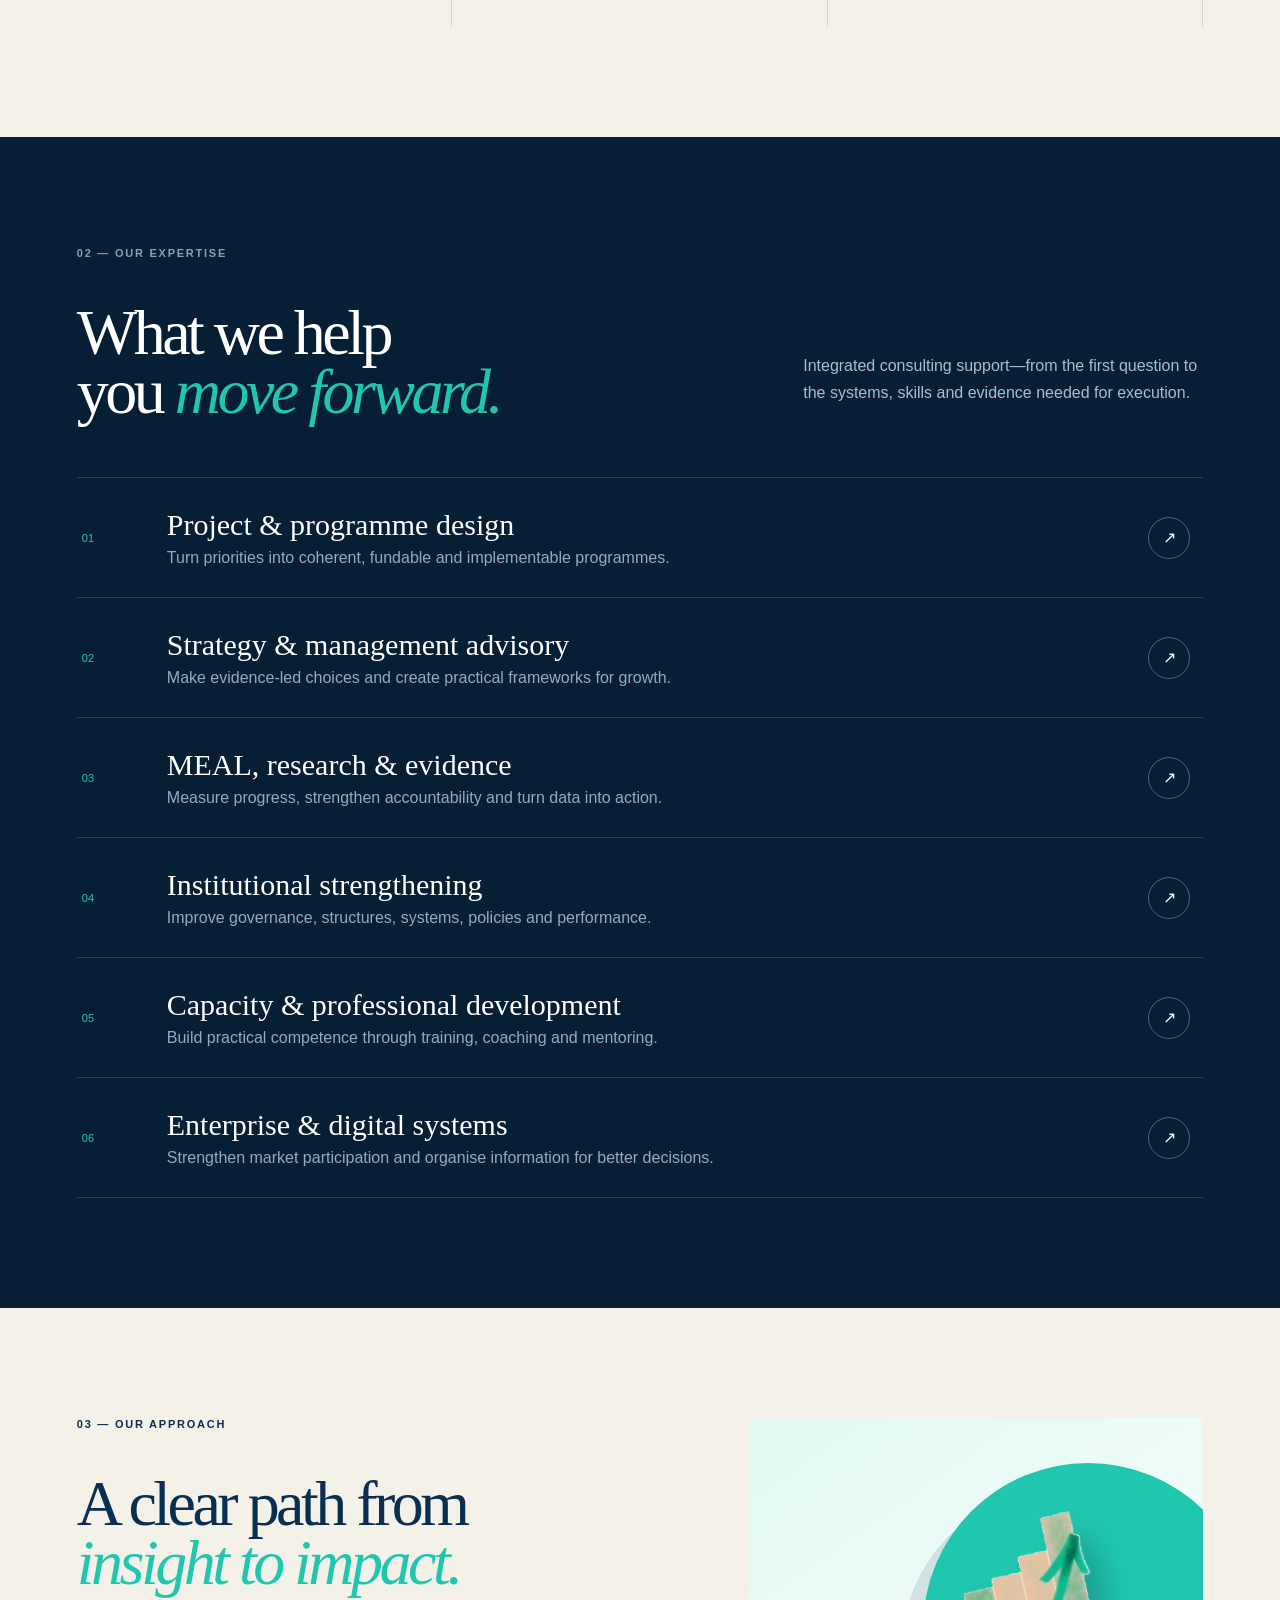
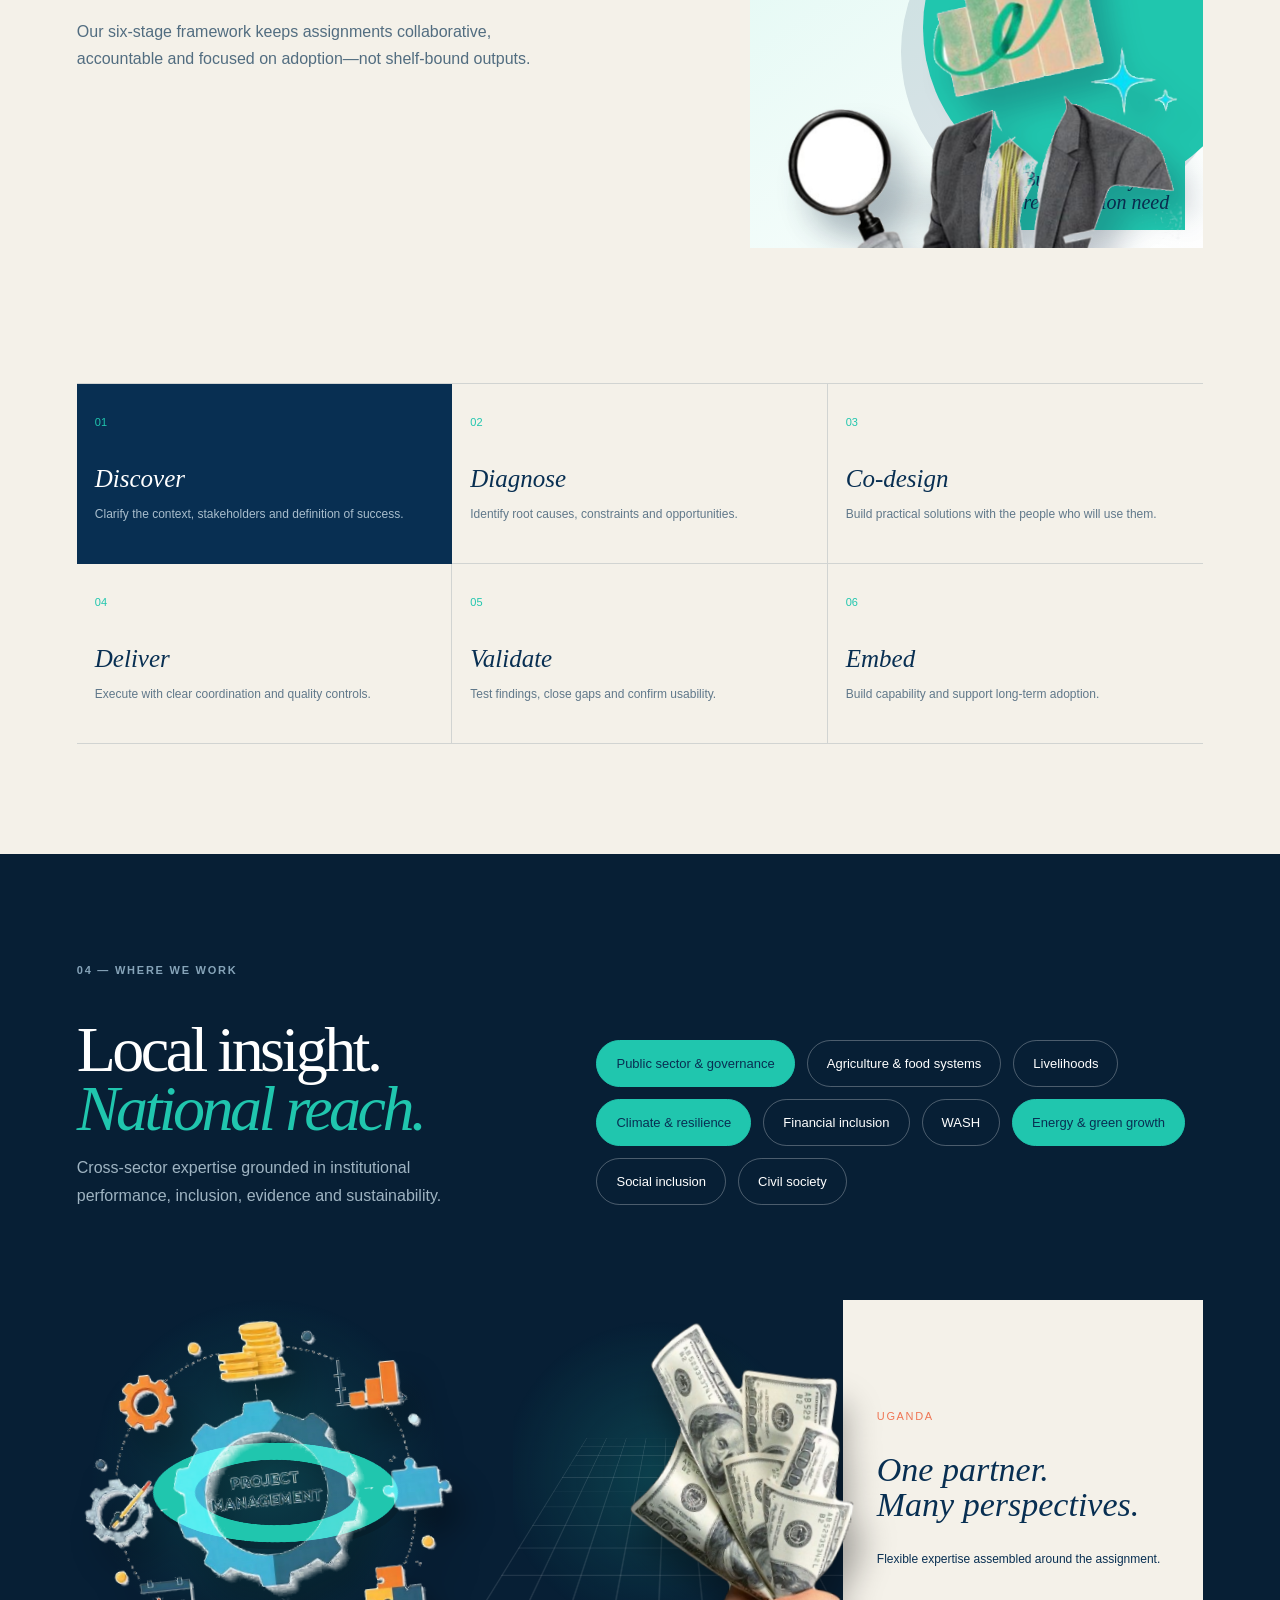
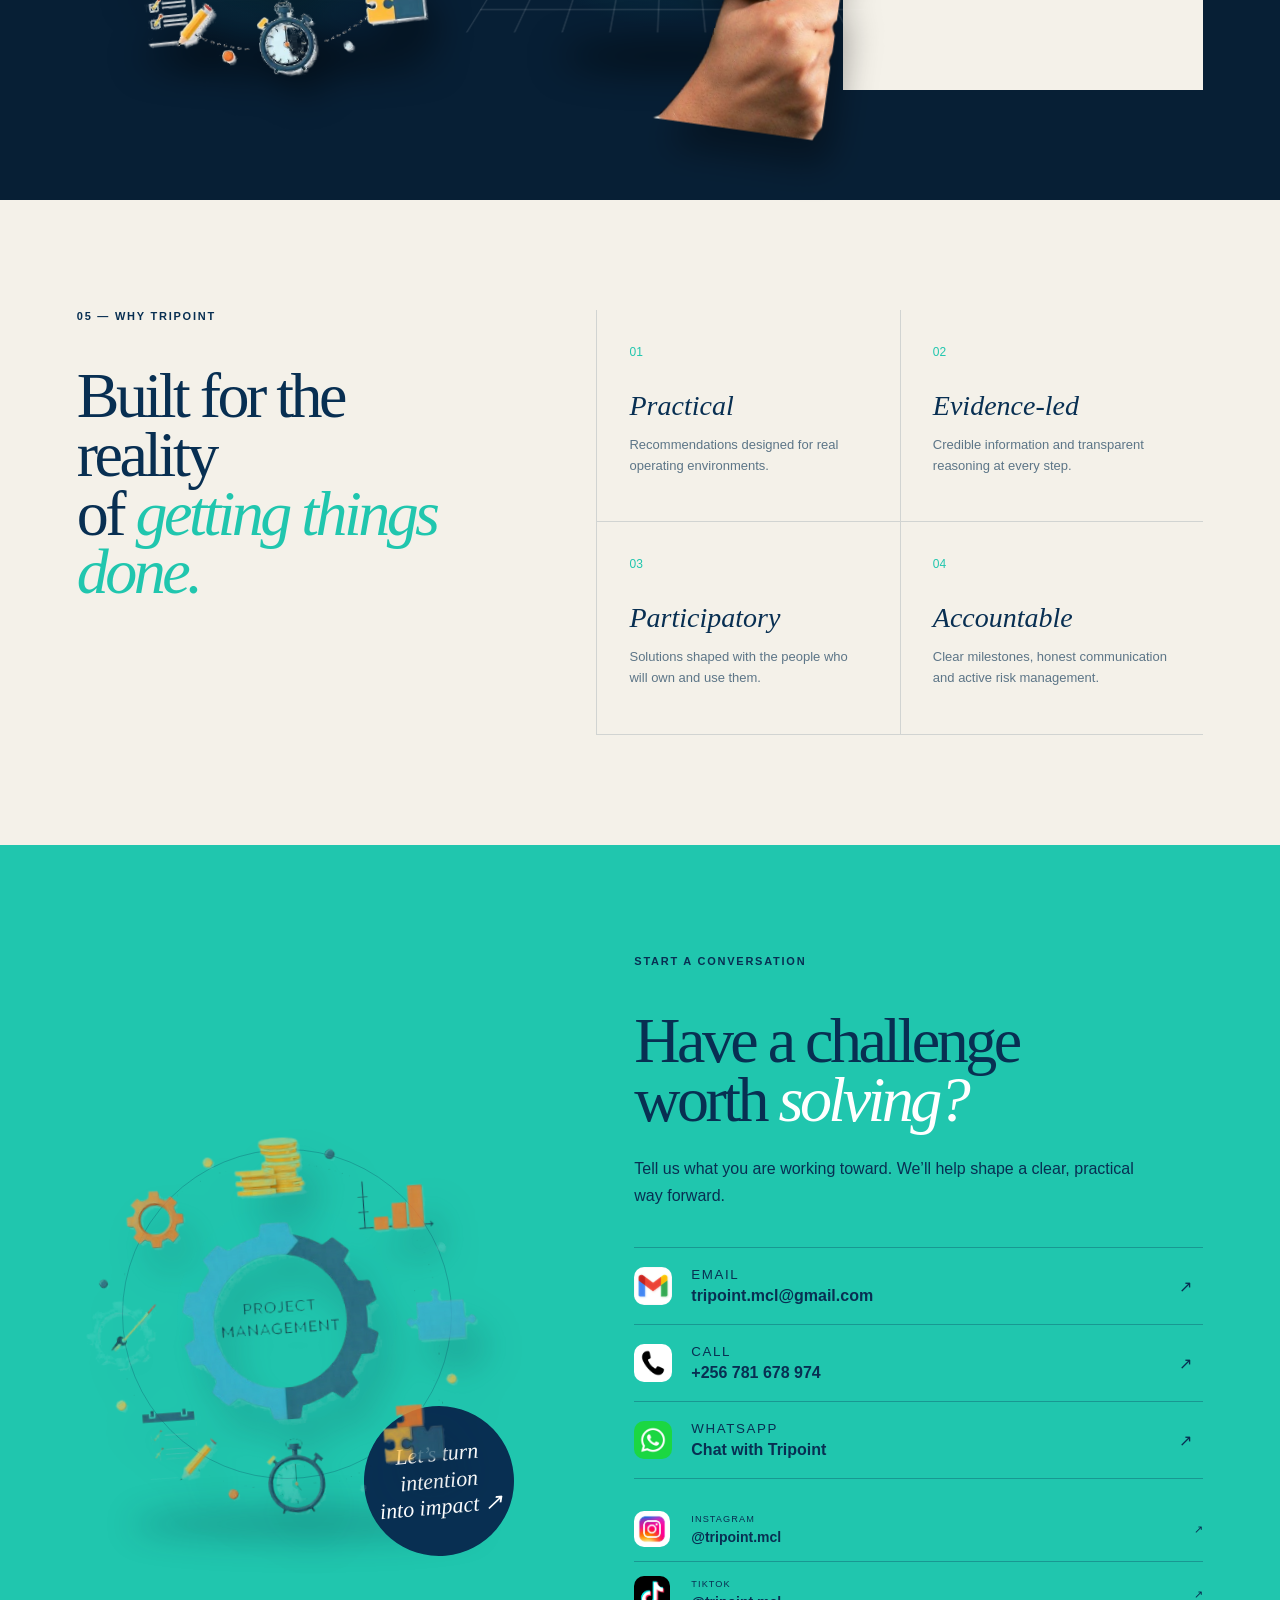
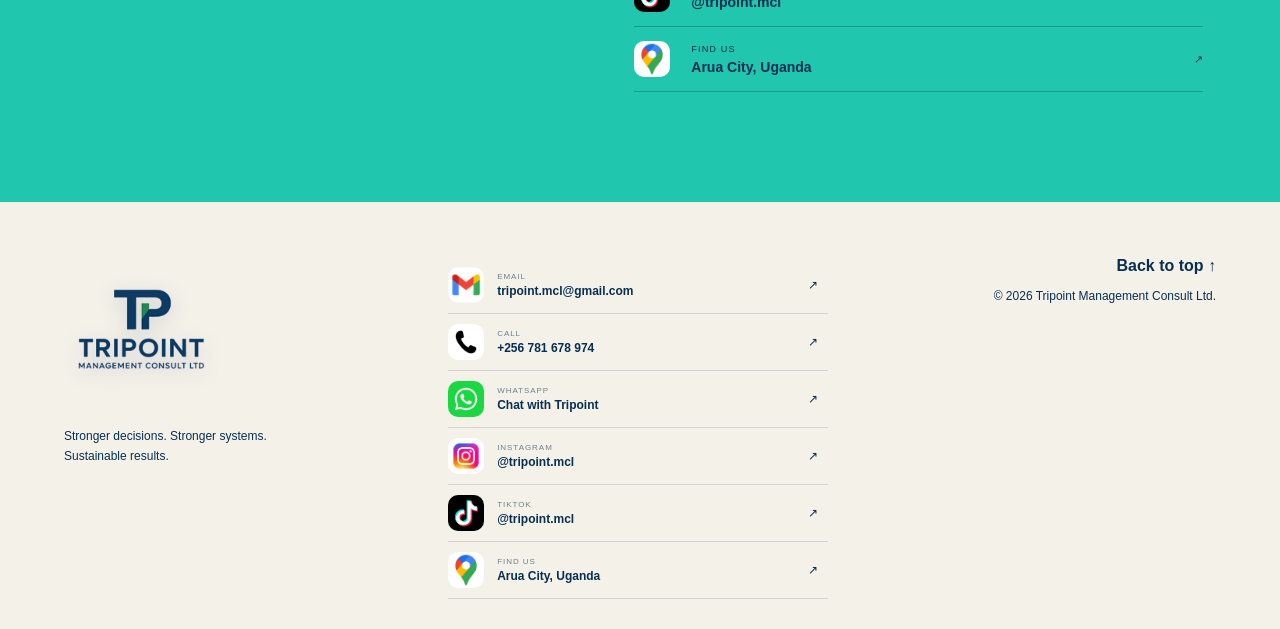
==== commit 3913b612: "Expand footer contact details" ====
--- a/index.html
+++ b/index.html
@@ -105,6 +105,6 @@
     </section>
   </main>
 
-  <footer><div class="footer-brand"><img src="assets/tripoint-logo-transparent.png" alt="Tripoint"><p>Stronger decisions. Stronger systems.<br>Sustainable results.</p></div><div class="social-links footer-socials"><a href="https://wa.me/256781678974" target="_blank" rel="noopener"><img src="assets/whatsapp.jpg" alt="WhatsApp"><span>WhatsApp</span></a><a href="mailto:tripoint.mcl@gmail.com"><img src="assets/gmail.jpg" alt="Gmail"><span>Email us</span></a><a href="https://www.instagram.com/" target="_blank" rel="noopener"><img src="assets/instagram.jpg" alt="Instagram"><span>Instagram</span></a><a href="https://www.tiktok.com/" target="_blank" rel="noopener"><img src="assets/tiktok.jpg" alt="TikTok"><span>TikTok</span></a><a href="https://www.google.com/maps/search/?api=1&query=Arua+City+Uganda" target="_blank" rel="noopener"><img src="assets/maps.jpg" alt="Google Maps"><span>Find us</span></a></div><div class="footer-end"><a class="back-to-top" href="#top">Back to top ↑</a><p>© <span id="year"></span> Tripoint Management Consult Ltd.</p></div></footer>
+  <footer><div class="footer-brand"><img src="assets/tripoint-logo-transparent.png" alt="Tripoint"><p>Stronger decisions. Stronger systems.<br>Sustainable results.</p></div><div class="social-links footer-socials"><a href="mailto:tripoint.mcl@gmail.com"><img src="assets/gmail.jpg" alt="Gmail"><span><small>Email</small><strong>tripoint.mcl@gmail.com</strong></span><b>↗</b></a><a href="tel:+256781678974"><img src="assets/phone.jpg" alt="Phone"><span><small>Call</small><strong>+256 781 678 974</strong></span><b>↗</b></a><a href="https://wa.me/256781678974" target="_blank" rel="noopener"><img src="assets/whatsapp.jpg" alt="WhatsApp"><span><small>WhatsApp</small><strong>Chat with Tripoint</strong></span><b>↗</b></a><a href="https://www.instagram.com/" target="_blank" rel="noopener"><img src="assets/instagram.jpg" alt="Instagram"><span><small>Instagram</small><strong>@tripoint.mcl</strong></span><b>↗</b></a><a href="https://www.tiktok.com/" target="_blank" rel="noopener"><img src="assets/tiktok.jpg" alt="TikTok"><span><small>TikTok</small><strong>@tripoint.mcl</strong></span><b>↗</b></a><a href="https://www.google.com/maps/search/?api=1&query=Arua+City+Uganda" target="_blank" rel="noopener"><img src="assets/maps.jpg" alt="Google Maps"><span><small>Find us</small><strong>Arua City, Uganda</strong></span><b>↗</b></a></div><div class="footer-end"><a class="back-to-top" href="#top">Back to top ↑</a><p>© <span id="year"></span> Tripoint Management Consult Ltd.</p></div></footer>
 </body>
 </html>
--- a/styles.css
+++ b/styles.css
@@ -178,11 +178,11 @@
 /* Transparent project-management artwork on the section background */
 .contact-art{background:transparent}.contact-art img{object-fit:contain;mix-blend-mode:normal}
 
-/* Label footer platform icons on larger screens */
-.footer-socials a{gap:10px;font-size:12px;font-weight:700;white-space:nowrap}.footer-socials a span{display:inline-block}
-@media(max-width:600px){.footer-socials a span{display:none}}
+/* Detailed footer contact rows on larger screens */
+.footer-socials{width:100%;max-width:380px;gap:0}.footer-socials a{display:grid;grid-template-columns:38px minmax(0,1fr) 20px;align-items:center;gap:11px;width:100%;padding:10px 0;border-bottom:1px solid var(--line);font-size:12px;white-space:normal}.footer-socials a>span{display:flex;min-width:0;flex-direction:column;gap:3px}.footer-socials small{font-size:8px;letter-spacing:.12em;text-transform:uppercase}.footer-socials strong{font-size:12px;overflow-wrap:anywhere}.footer-socials b{font-weight:400}
+@media(max-width:600px){.footer-socials{max-width:100%;gap:8px}.footer-socials a{display:flex;width:auto;padding:0;border:0}.footer-socials a>span,.footer-socials b{display:none}}
 
 /* Three-column homepage footer after removing duplicate contact block */
-footer:not(.simple-footer){grid-template-columns:1.4fr 1fr 1.2fr}
+footer:not(.simple-footer){grid-template-columns:1.2fr 1.5fr 1fr}
 @media(max-width:900px){footer:not(.simple-footer){grid-template-columns:1fr 1fr}.footer-end{grid-column:1/-1}}
 @media(max-width:600px){footer:not(.simple-footer){grid-template-columns:1fr}.footer-end{grid-column:auto}}
